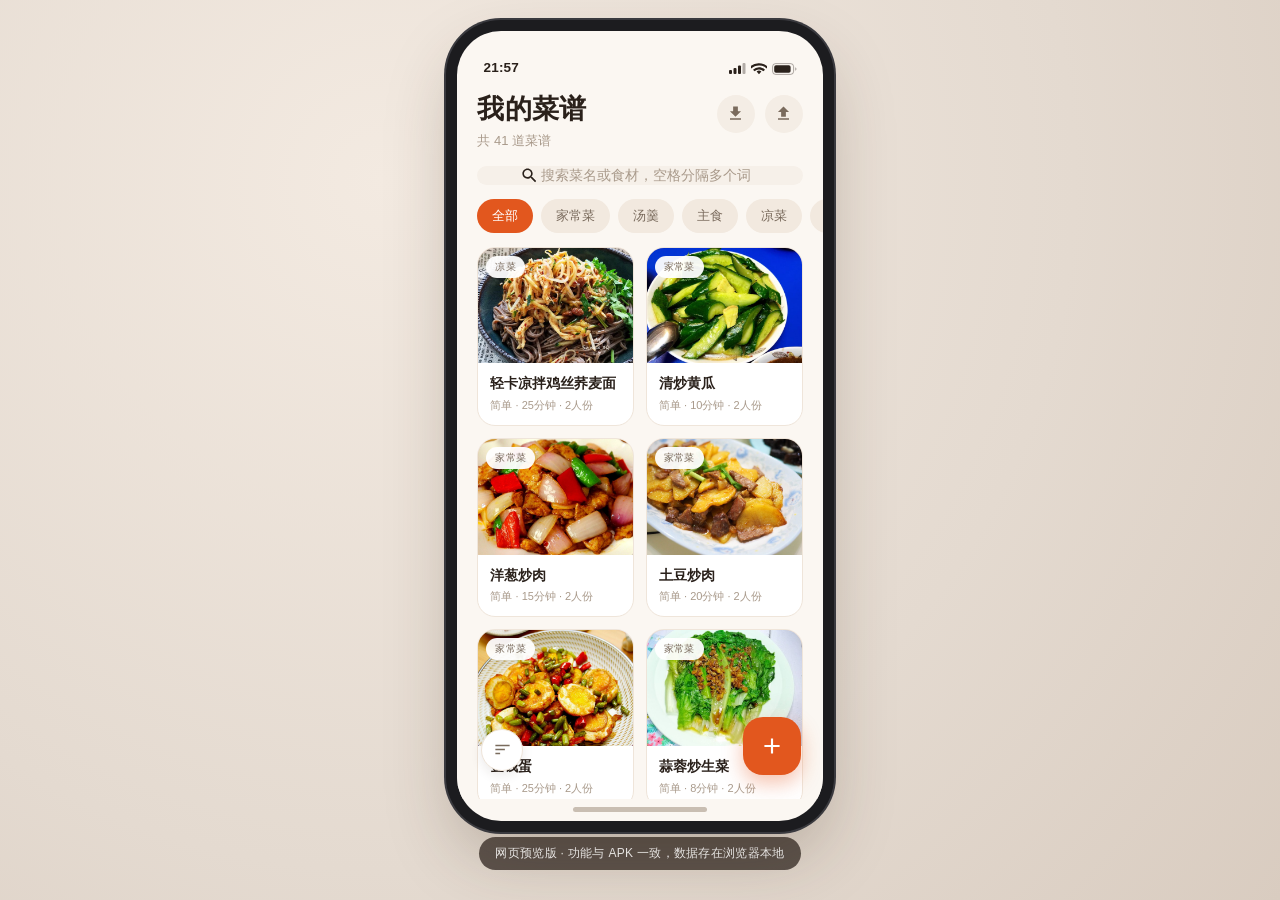
==== web/preview.html @ 949926f0 "Initial commit: zuocai Android app + web preview" ====
<!DOCTYPE html>
<html lang="zh-CN">
<head>
<meta charset="UTF-8">
<meta name="viewport" content="width=device-width, initial-scale=1, maximum-scale=1, viewport-fit=cover">
<meta name="theme-color" content="#FBF7F2">
<title>我的菜谱 · 预览</title>
<style>
/* 我的菜谱 · 网页预览版
   设计令牌与 Android 版 res/values 保持一致 */

:root {
  --brand: #E2571E;
  --brand-dark: #B8430F;
  --brand-light: #FFEDE3;
  --bg: #FBF7F2;
  --surface: #FFFFFF;
  --surface-sunken: #F4EDE5;
  --text-1: #2A211B;
  --text-2: #7A6B5D;
  --text-3: #A99A8B;
  --divider: #EFE5DA;
  --input-bg: #F6F0E9;
  --chip: #F2E9DF;
  --danger: #C62828;
  --star: #F2A03D;
}

* { box-sizing: border-box; -webkit-tap-highlight-color: transparent; }

html, body {
  margin: 0;
  padding: 0;
  height: 100%;
}

body {
  display: flex;
  flex-direction: column;
  align-items: center;
  justify-content: center;
  gap: 16px;
  background: radial-gradient(circle at 30% 20%, #F3EAE1 0%, #E4DAD0 60%, #D9CCC0 100%);
  font-family: -apple-system, BlinkMacSystemFont, "PingFang SC", "Hiragino Sans GB",
               "Microsoft YaHei", "Segoe UI", Roboto, sans-serif;
  color: var(--text-1);
  overflow: hidden;
}

/* ---------------------------------------------------------------- 手机外壳 */

.phone {
  position: relative;
  width: min(390px, calc((100vh - 110px) * 390 / 844));
  height: min(844px, calc(100vh - 110px));
  background: var(--bg);
  border-radius: 44px;
  overflow: hidden;
  display: flex;
  flex-direction: column;
  flex: 0 0 auto;
  box-shadow:
    0 0 0 11px #1c1c1f,
    0 0 0 13px #3a3a3f,
    0 30px 70px rgba(58, 38, 20, .28);
}

.statusbar {
  flex: 0 0 auto;
  height: 48px;
  padding: 0 26px 4px;
  display: flex;
  align-items: flex-end;
  justify-content: space-between;
  font-size: 13.5px;
  font-weight: 600;
  letter-spacing: .2px;
  color: var(--text-1);
  user-select: none;
}

.statusbar .icons { display: flex; align-items: center; gap: 5px; }
.statusbar svg { display: block; }

.homebar {
  flex: 0 0 auto;
  height: 22px;
  display: flex;
  align-items: center;
  justify-content: center;
}
.homebar::after {
  content: "";
  width: 134px;
  height: 5px;
  border-radius: 3px;
  background: #C9BEB2;
}

/* ---------------------------------------------------------------- 视图容器 */

.screen {
  position: relative;
  flex: 1 1 auto;
  overflow: hidden;
}

.view {
  position: absolute;
  inset: 0;
  display: flex;
  flex-direction: column;
  background: var(--bg);
}

.view.enter-right { animation: slideInRight .26s cubic-bezier(.22,.61,.36,1); }
.view.enter-left  { animation: slideInLeft  .26s cubic-bezier(.22,.61,.36,1); }

@keyframes slideInRight { from { transform: translateX(100%); } to { transform: translateX(0); } }
@keyframes slideInLeft  { from { transform: translateX(-22%); opacity: .6; } to { transform: translateX(0); opacity: 1; } }

.scroll {
  flex: 1 1 auto;
  overflow-y: auto;
  overflow-x: hidden;
  overscroll-behavior: contain;
  scrollbar-width: none;
}
.scroll::-webkit-scrollbar { display: none; }

/* ---------------------------------------------------------------- 首页 */

.list-header {
  padding: 12px 20px 0;
}
.list-header h1 {
  margin: 0;
  font-size: 27px;
  font-weight: 700;
  letter-spacing: .2px;
}
.list-header .sub {
  margin-top: 5px;
  font-size: 13px;
  color: var(--text-3);
}

.searchbar {
  position: relative;
  margin: 16px 20px 0;
  height: 46px;
  background: var(--input-bg);
  border-radius: 14px;
  display: flex;
  align-items: center;
  padding: 0 14px 0 43px;
}
.searchbar svg.ico {
  position: absolute;
  left: 15px;
  opacity: .45;
}
.searchbar input {
  flex: 1;
  min-width: 0;
  border: 0;
  background: transparent;
  outline: none;
  font-size: 14px;
  color: var(--text-1);
  font-family: inherit;
}
.searchbar input::placeholder { color: var(--text-3); }
.searchbar .clear {
  display: none;
  width: 20px;
  height: 20px;
  margin-left: 8px;
  border: 0;
  padding: 0;
  background: transparent;
  cursor: pointer;
  opacity: .38;
  flex: 0 0 auto;
}
.searchbar .clear.show { display: block; }

.chipbar {
  display: flex;
  gap: 8px;
  padding: 14px 20px 0;
  overflow-x: auto;
  overflow-y: hidden;
  scrollbar-width: none;
  flex: 0 0 auto;
}
.chipbar::-webkit-scrollbar { display: none; }
.chipbar.wrap { flex-wrap: wrap; overflow: visible; row-gap: 8px; }

.chip {
  flex: 0 0 auto;
  padding: 8px 15px;
  border: 0;
  border-radius: 18px;
  background: var(--chip);
  color: var(--text-2);
  font-size: 13px;
  font-family: inherit;
  cursor: pointer;
  transition: background .16s, color .16s;
  white-space: nowrap;
}
.chip.on {
  background: var(--brand);
  color: #fff;
}

/* 卡片网格 */
.grid {
  display: grid;
  grid-template-columns: 1fr 1fr;
  gap: 12px;
  padding: 14px 20px 120px;
}
.grid > * { animation: cardIn .3s backwards; }
@keyframes cardIn { from { opacity: 0; transform: translateY(8px); } }

.card {
  background: var(--surface);
  border: 1px solid var(--divider);
  border-radius: 18px;
  overflow: hidden;
  cursor: pointer;
  transition: transform .12s;
}
.card:active { transform: scale(.975); }

.card .cover {
  position: relative;
  aspect-ratio: 4 / 3;
  background: linear-gradient(315deg, #F6E0CE 0%, #F1D2BC 50%, #E9C2A8 100%);
  display: flex;
  align-items: center;
  justify-content: center;
}
.card .cover img {
  position: absolute;
  inset: 0;
  width: 100%;
  height: 100%;
  object-fit: cover;
}
.card .cover .ph { opacity: .55; }

.card .badge {
  position: absolute;
  top: 8px;
  left: 8px;
  padding: 4px 9px;
  border-radius: 20px;
  background: rgba(255, 255, 255, .94);
  font-size: 10px;
  color: var(--text-2);
  letter-spacing: .2px;
}

.card .body { padding: 11px 12px 12px; }
.card .name {
  font-size: 14px;
  font-weight: 700;
  line-height: 1.32;
  display: -webkit-box;
  -webkit-line-clamp: 2;
  -webkit-box-orient: vertical;
  overflow: hidden;
  min-height: 18px;
}
.card .meta {
  margin-top: 5px;
  font-size: 11px;
  color: var(--text-3);
  white-space: nowrap;
  overflow: hidden;
  text-overflow: ellipsis;
}

/* 空状态 */
.empty {
  display: flex;
  flex-direction: column;
  align-items: center;
  padding: 60px 30px 0;
  text-align: center;
}
.empty .box {
  width: 86px;
  height: 86px;
  border-radius: 26px;
  background: var(--surface-sunken);
  display: flex;
  align-items: center;
  justify-content: center;
}
.empty h3 { margin: 18px 0 0; font-size: 16px; }
.empty p { margin: 6px 0 0; font-size: 13px; color: var(--text-3); }
.empty .btn {
  margin-top: 20px;
  padding: 11px 22px;
  border: 0;
  border-radius: 30px;
  background: var(--brand);
  color: #fff;
  font-size: 14px;
  font-weight: 700;
  font-family: inherit;
  cursor: pointer;
}

/* 浮动按钮 */
.fab {
  position: absolute;
  right: 22px;
  bottom: 24px;
  width: 58px;
  height: 58px;
  border: 0;
  border-radius: 20px;
  background: var(--brand);
  color: #fff;
  display: flex;
  align-items: center;
  justify-content: center;
  cursor: pointer;
  box-shadow: 0 8px 20px rgba(226, 87, 30, .36);
  transition: transform .14s, box-shadow .14s;
}
.fab:active { transform: scale(.94); box-shadow: 0 4px 12px rgba(226, 87, 30, .3); }

.fab-mini {
  position: absolute;
  left: 24px;
  bottom: 28px;
  width: 42px;
  height: 42px;
  border: 1px solid var(--divider);
  border-radius: 50%;
  background: var(--surface);
  color: var(--text-2);
  display: flex;
  align-items: center;
  justify-content: center;
  cursor: pointer;
  box-shadow: 0 4px 12px rgba(60, 40, 25, .1);
}
.fab-mini:active { transform: scale(.94); }

/* 排序菜单 */
.menu {
  position: absolute;
  left: 24px;
  bottom: 78px;
  min-width: 150px;
  background: var(--surface);
  border: 1px solid var(--divider);
  border-radius: 16px;
  padding: 6px;
  box-shadow: 0 12px 30px rgba(60, 40, 25, .16);
  z-index: 30;
  animation: popIn .16s ease-out;
}
@keyframes popIn { from { opacity: 0; transform: translateY(6px) scale(.97); } }
.menu button {
  display: flex;
  align-items: center;
  justify-content: space-between;
  gap: 12px;
  width: 100%;
  padding: 11px 12px;
  border: 0;
  border-radius: 11px;
  background: transparent;
  color: var(--text-1);
  font-size: 13.5px;
  font-family: inherit;
  text-align: left;
  cursor: pointer;
}
.menu button:hover { background: var(--input-bg); }
.menu button.on { color: var(--brand); font-weight: 600; }

/* ---------------------------------------------------------------- 详情页 */

.detail-cover {
  margin: 8px 16px 0;
  height: 268px;
  border-radius: 22px;
  background: linear-gradient(315deg, #F6E0CE 0%, #F1D2BC 50%, #E9C2A8 100%);
  position: relative;
  overflow: hidden;
  display: flex;
  align-items: center;
  justify-content: center;
  flex: 0 0 auto;
}
.detail-cover img { position: absolute; inset: 0; width: 100%; height: 100%; object-fit: cover; }

.sheet {
  margin: 16px 16px 0;
  background: var(--surface);
  border: 1px solid var(--divider);
  border-radius: 22px;
  padding: 22px 20px 24px;
}
.sheet h2 {
  margin: 0;
  font-size: 23px;
  line-height: 1.35;
}
.info-row {
  display: flex;
  align-items: center;
  gap: 10px;
  margin-top: 13px;
  flex-wrap: wrap;
}
.pill {
  padding: 5px 11px;
  border-radius: 30px;
  background: var(--brand-light);
  color: var(--brand);
  font-size: 11px;
  font-weight: 700;
}
.meta-item {
  display: inline-flex;
  align-items: center;
  gap: 4px;
  font-size: 12px;
  color: var(--text-3);
}
.meta-item svg { flex: 0 0 auto; }
.desc {
  margin-top: 14px;
  font-size: 14px;
  line-height: 1.72;
  color: var(--text-2);
}
.desc.muted { color: var(--text-3); }

hr.sep {
  border: 0;
  height: 1px;
  background: var(--divider);
  margin: 20px 0 0;
}

.sec-title {
  margin: 20px 0 0;
  font-size: 16px;
  font-weight: 700;
}

.ing {
  display: flex;
  align-items: center;
  gap: 10px;
  padding: 9px 0;
  font-size: 14px;
}
.ing .dot {
  width: 5px;
  height: 5px;
  border-radius: 50%;
  background: var(--brand);
  flex: 0 0 auto;
}
.ing .n { flex: 1; color: var(--text-1); }
.ing .a { color: var(--text-2); }

.step {
  display: flex;
  gap: 11px;
  margin-top: 14px;
}
.step .num {
  width: 26px;
  height: 26px;
  border-radius: 50%;
  background: var(--brand-light);
  color: var(--brand);
  font-size: 12px;
  font-weight: 700;
  display: flex;
  align-items: center;
  justify-content: center;
  flex: 0 0 auto;
}
.step .txt {
  flex: 1;
  font-size: 14px;
  line-height: 1.72;
  color: var(--text-2);
  padding-top: 1px;
}

/* 悬浮圆形按钮（详情页） */
.circle-btn {
  position: absolute;
  top: 14px;
  width: 40px;
  height: 40px;
  border: 0;
  border-radius: 50%;
  background: rgba(255, 255, 255, .92);
  backdrop-filter: blur(6px);
  color: var(--text-1);
  display: flex;
  align-items: center;
  justify-content: center;
  cursor: pointer;
  box-shadow: 0 4px 14px rgba(60, 40, 25, .18);
  z-index: 10;
}
.circle-btn.left { left: 24px; }
.circle-btn.right { right: 24px; }

/* ---------------------------------------------------------------- 编辑页 */

.edit-top {
  flex: 0 0 auto;
  height: 54px;
  display: flex;
  align-items: center;
  padding: 0 16px 0 12px;
  gap: 6px;
}
.edit-top .title {
  flex: 1;
  font-size: 17px;
  font-weight: 700;
}
.icon-btn {
  width: 40px;
  height: 40px;
  border: 0;
  border-radius: 50%;
  background: transparent;
  color: var(--text-1);
  display: flex;
  align-items: center;
  justify-content: center;
  cursor: pointer;
}
.icon-btn:active { background: rgba(0, 0, 0, .05); }

.btn-primary {
  padding: 9px 20px;
  border: 0;
  border-radius: 30px;
  background: var(--brand);
  color: #fff;
  font-size: 14px;
  font-weight: 700;
  font-family: inherit;
  cursor: pointer;
}
.btn-primary:active { background: var(--brand-dark); }

.edit-body { padding: 6px 16px 40px; }

.cover-pick {
  position: relative;
  height: 190px;
  border-radius: 20px;
  background: var(--surface-sunken);
  border: 1.5px dashed #DBCFBF;
  overflow: hidden;
  display: flex;
  flex-direction: column;
  align-items: center;
  justify-content: center;
  cursor: pointer;
  color: var(--text-3);
  gap: 8px;
  font-size: 12px;
  transition: border-color .16s, background .16s;
}
.cover-pick:hover { border-color: #C9B9A6; background: #F1E9DF; }
.cover-pick img { position: absolute; inset: 0; width: 100%; height: 100%; object-fit: cover; }
.cover-pick .ph {
  display: flex;
  flex-direction: column;
  align-items: center;
  gap: 8px;
  pointer-events: none;
}
.cover-pick .rm {
  position: absolute;
  top: 10px;
  right: 10px;
  width: 30px;
  height: 30px;
  border: 0;
  border-radius: 50%;
  background: rgba(255, 255, 255, .95);
  color: var(--text-1);
  display: none;
  align-items: center;
  justify-content: center;
  cursor: pointer;
  z-index: 2;
}
.cover-pick.has-img .rm { display: flex; }

.group {
  margin-top: 14px;
  background: var(--surface);
  border: 1px solid var(--divider);
  border-radius: 20px;
  padding: 18px 16px;
}
.group-head {
  display: flex;
  align-items: center;
  justify-content: space-between;
  margin-bottom: 0;
}
.group-title { font-size: 14px; font-weight: 700; }

.btn-soft {
  padding: 6px 12px;
  border: 0;
  border-radius: 30px;
  background: var(--brand-light);
  color: var(--brand);
  font-size: 12px;
  font-weight: 700;
  font-family: inherit;
  cursor: pointer;
}

.field {
  width: 100%;
  height: 48px;
  padding: 0 14px;
  border: 0;
  border-radius: 14px;
  background: var(--input-bg);
  color: var(--text-1);
  font-size: 15px;
  font-family: inherit;
  outline: none;
}
.field::placeholder { color: var(--text-3); }

textarea.field {
  height: auto;
  min-height: 76px;
  padding: 13px 14px;
  line-height: 1.6;
  resize: none;
  font-size: 15px;
}

.label {
  font-size: 12px;
  color: var(--text-3);
  letter-spacing: .4px;
  margin-bottom: 7px;
}

.row-3 {
  display: grid;
  grid-template-columns: 1fr 1fr 1fr;
  gap: 10px;
  margin-top: 14px;
}
.row-3 .field {
  text-align: center;
  color: var(--brand);
  font-size: 16px;
  font-weight: 700;
  padding: 0 6px;
}
.row-3 .field.pick {
  font-size: 14px;
  cursor: pointer;
  display: flex;
  align-items: center;
  justify-content: center;
}

/* 食材行 */
.ing-row, .step-row {
  display: flex;
  gap: 8px;
  align-items: center;
  margin-top: 8px;
  animation: cardIn .2s backwards;
}
.ing-row .field { height: 44px; font-size: 14px; padding: 0 13px; }
.ing-row .field.name { flex: 1.15; }
.ing-row .field.amt { flex: .85; }

.step-row { align-items: flex-start; margin-top: 10px; }
.step-row .num {
  width: 26px;
  height: 26px;
  margin-top: 9px;
  border-radius: 50%;
  background: var(--brand-light);
  color: var(--brand);
  font-size: 12px;
  font-weight: 700;
  display: flex;
  align-items: center;
  justify-content: center;
  flex: 0 0 auto;
}
.step-row textarea.field {
  flex: 1;
  min-height: 62px;
  font-size: 14px;
  padding: 11px 13px;
}

.del-x {
  width: 28px;
  height: 28px;
  border: 0;
  background: transparent;
  color: var(--text-3);
  display: flex;
  align-items: center;
  justify-content: center;
  cursor: pointer;
  flex: 0 0 auto;
  border-radius: 50%;
}
.del-x:active { background: rgba(0, 0, 0, .05); }
.step-row .del-x { margin-top: 8px; }

.danger-btn {
  margin-top: 22px;
  width: 100%;
  padding: 14px;
  border: 0;
  border-radius: 8px;
  background: var(--surface-sunken);
  color: var(--danger);
  font-size: 14px;
  font-family: inherit;
  cursor: pointer;
}

/* ---------------------------------------------------------------- 弹窗 / Toast */

.mask {
  position: absolute;
  inset: 0;
  background: rgba(30, 20, 12, .38);
  display: flex;
  align-items: center;
  justify-content: center;
  z-index: 100;
  animation: fadeIn .16s;
  padding: 32px;
}
@keyframes fadeIn { from { opacity: 0; } }

.dialog {
  width: 100%;
  max-width: 300px;
  background: var(--surface);
  border-radius: 20px;
  padding: 22px 20px 8px;
  animation: popIn .2s ease-out;
}
.dialog h4 { margin: 0; font-size: 16px; }
.dialog p { margin: 8px 0 12px; font-size: 13.5px; line-height: 1.6; color: var(--text-2); }
.dialog .acts { display: flex; flex-direction: column; gap: 2px; }
.dialog .acts button {
  padding: 12px;
  border: 0;
  border-radius: 12px;
  background: transparent;
  font-size: 14.5px;
  font-family: inherit;
  cursor: pointer;
  color: var(--text-1);
}
.dialog .acts button:hover { background: var(--input-bg); }
.dialog .acts button.primary { color: var(--brand); font-weight: 700; }
.dialog .acts button.danger { color: var(--danger); font-weight: 700; }

.toast {
  position: absolute;
  left: 50%;
  bottom: 112px;
  transform: translate(-50%, 12px);
  padding: 11px 20px;
  border-radius: 22px;
  background: rgba(42, 33, 27, .9);
  color: #fff;
  font-size: 13px;
  white-space: nowrap;
  opacity: 0;
  pointer-events: none;
  transition: opacity .2s, transform .2s;
  z-index: 200;
}
.toast.show { opacity: 1; transform: translate(-50%, 0); }

/* ---------------------------------------------------------------- 窄屏：铺满 */

@media (max-width: 480px) {
  body { display: block; background: var(--bg); }
  .phone {
    width: 100%;
    height: 100dvh;
    border-radius: 0;
    box-shadow: none;
  }
  .statusbar { display: none; }
  .homebar { display: none; }
  .screen { height: 100%; }
  .view { padding-top: env(safe-area-inset-top); }
  .fab { bottom: calc(24px + env(safe-area-inset-bottom)); }
  .fab-mini { bottom: calc(28px + env(safe-area-inset-bottom)); }
  .list-header { padding-top: 18px; }
}

/* 桌面提示条 */
.hintbar {
  flex: 0 0 auto;
  padding: 8px 16px;
  border-radius: 20px;
  background: rgba(42, 33, 27, .72);
  color: #fff;
  font-size: 12px;
  letter-spacing: .3px;
  user-select: none;
  white-space: nowrap;
}
@media (max-width: 480px) { .hintbar { display: none; } }

/* ================================================================
   编辑页（文本框模式）
   ================================================================ */

.write-card {
  background: var(--surface);
  border: 1px solid var(--divider);
  border-radius: 20px;
  overflow: hidden;
  transition: border-color .16s, box-shadow .16s;
}
.write-card:focus-within {
  border-color: #E9B79C;
  box-shadow: 0 0 0 3px rgba(226, 87, 30, .07);
}

.write-card textarea {
  display: block;
  width: 100%;
  min-height: 200px;
  max-height: 42vh;
  border: 0;
  outline: none;
  resize: none;
  padding: 18px 18px 20px;
  background: transparent;
  color: var(--text-1);
  font-family: inherit;
  font-size: 14.5px;
  line-height: 1.78;
  letter-spacing: .1px;
  overflow-y: auto;
  scrollbar-width: thin;
}
.write-card textarea::-webkit-scrollbar { width: 4px; }
.write-card textarea::-webkit-scrollbar-thumb {
  background: #DDD2C4;
  border-radius: 2px;
}
.write-card textarea::placeholder {
  color: var(--text-3);
  line-height: 1.85;
  font-size: 13.5px;
}

/* 解析状态条 */
.parse-bar {
  display: flex;
  align-items: center;
  gap: 8px;
  padding: 11px 4px 0;
  font-size: 12.5px;
  min-height: 30px;
}
.parse-dot {
  width: 7px;
  height: 7px;
  border-radius: 50%;
  background: var(--text-3);
  flex: 0 0 auto;
  transition: background .2s;
}
.parse-dot.ok { background: #3E9A5C; }
.parse-dot.warn { background: var(--star); }
.parse-dot.idle { background: #CFC3B5; }

.parse-msg {
  flex: 1;
  min-width: 0;
  color: var(--text-2);
  overflow: hidden;
  text-overflow: ellipsis;
  white-space: nowrap;
}
.parse-toggle {
  border: 0;
  background: transparent;
  color: var(--brand);
  font-size: 12.5px;
  font-weight: 600;
  font-family: inherit;
  padding: 2px 4px;
  cursor: pointer;
  flex: 0 0 auto;
}

/* 解析预览 */
.parse-preview {
  margin-top: 8px;
  padding: 14px 16px 16px;
  border-radius: 16px;
  background: #FCF8F3;
  border: 1px solid var(--divider);
  animation: cardIn .18s;
}
.pv-title { font-size: 14.5px; font-weight: 700; }
.pv-sec {
  margin-top: 12px;
  font-size: 11px;
  color: var(--text-3);
  letter-spacing: .5px;
}
.pv-ings {
  display: flex;
  flex-wrap: wrap;
  gap: 6px;
  margin-top: 7px;
}
.pv-ing {
  padding: 4px 9px;
  border-radius: 8px;
  background: #fff;
  border: 1px solid var(--divider);
  font-size: 12px;
  color: var(--text-1);
}
.pv-ing i {
  font-style: normal;
  color: var(--text-3);
  margin-left: 4px;
}
.pv-steps {
  margin: 7px 0 0;
  padding-left: 17px;
  color: var(--text-2);
  font-size: 12.5px;
  line-height: 1.65;
}
.pv-steps li { margin-bottom: 5px; }
.pv-tip {
  margin-top: 12px;
  padding-top: 10px;
  border-top: 1px dashed var(--divider);
  font-size: 12px;
  color: var(--text-2);
  line-height: 1.6;
}

/* AI 行 */
.ai-row {
  display: flex;
  align-items: center;
  gap: 8px;
  margin-top: 14px;
}
.ai-btn {
  flex: 1;
  display: inline-flex;
  align-items: center;
  justify-content: center;
  gap: 7px;
  height: 46px;
  border: 1px solid #EFC9B4;
  border-radius: 16px;
  background: linear-gradient(180deg, #FFF8F3, #FFF2E9);
  color: var(--brand);
  font-size: 14px;
  font-weight: 700;
  font-family: inherit;
  cursor: pointer;
  transition: background .16s, border-color .16s;
}
.ai-btn:hover { background: #FFEFE4; border-color: #E9B79C; }
.ai-btn:active { transform: scale(.99); }

.icon-btn.subtle {
  width: 46px;
  height: 46px;
  border: 1px solid var(--divider);
  background: var(--surface);
  border-radius: 16px;
  color: var(--text-2);
}

/* 选项块 */
.opt-block { margin-top: 18px; }
.opt-block > .label { margin-bottom: 9px; }

/* 封面缩略图 */
.cover-strip {
  display: flex;
  align-items: center;
  gap: 12px;
}
.cover-thumb {
  width: 78px;
  height: 78px;
  border-radius: 16px;
  border: 1.5px dashed #DBCFBF;
  background: var(--surface-sunken);
  display: flex;
  align-items: center;
  justify-content: center;
  color: var(--text-3);
  cursor: pointer;
  overflow: hidden;
  position: relative;
  flex: 0 0 auto;
  transition: border-color .16s;
}
.cover-thumb:hover { border-color: #C9B9A6; }
.cover-thumb img {
  position: absolute;
  inset: 0;
  width: 100%;
  height: 100%;
  object-fit: cover;
}
.cover-thumb.has-img { border-style: solid; border-color: var(--divider); }
.cover-clear {
  border: 0;
  background: transparent;
  color: var(--text-3);
  font-size: 12.5px;
  font-family: inherit;
  cursor: pointer;
  text-decoration: underline;
  text-underline-offset: 3px;
  padding: 0;
}

/* 更多选项 */
.more {
  margin-top: 18px;
  border: 1px solid var(--divider);
  border-radius: 16px;
  background: var(--surface);
  overflow: hidden;
}
.more > summary {
  list-style: none;
  padding: 14px 16px;
  font-size: 13px;
  color: var(--text-2);
  cursor: pointer;
  display: flex;
  align-items: center;
  justify-content: space-between;
}
.more > summary::-webkit-details-marker { display: none; }
.more > summary::after {
  content: "";
  width: 7px;
  height: 7px;
  border-right: 1.6px solid var(--text-3);
  border-bottom: 1.6px solid var(--text-3);
  transform: rotate(45deg) translateY(-2px);
  transition: transform .18s;
}
.more[open] > summary::after { transform: rotate(-135deg) translateY(-2px); }
.more .row-3 { margin: 0; padding: 0 16px 16px; }

/* 设置页说明 */
.note {
  margin-top: 16px;
  padding: 14px 16px;
  border-radius: 14px;
  background: #FCF8F3;
  border: 1px solid var(--divider);
  font-size: 12.5px;
  line-height: 1.75;
  color: var(--text-2);
}
.note b { color: var(--text-1); }
.note code {
  display: inline-block;
  padding: 1px 6px;
  border-radius: 5px;
  background: var(--input-bg);
  color: var(--brand);
  font-size: 11.5px;
  font-family: ui-monospace, Menlo, Consolas, monospace;
}
.note.warn {
  background: #FFF8EC;
  border-color: #F2E0C2;
  color: #8A6A2F;
}

/* 生成中动画 */
.loading {
  display: flex;
  gap: 6px;
  justify-content: center;
  padding: 4px 0 10px;
}
.loading span {
  width: 8px;
  height: 8px;
  border-radius: 50%;
  background: var(--brand);
  opacity: .35;
  animation: bounce 1.1s infinite ease-in-out;
}
.loading span:nth-child(2) { animation-delay: .16s; }
.loading span:nth-child(3) { animation-delay: .32s; }
@keyframes bounce {
  0%, 80%, 100% { transform: translateY(0); opacity: .35; }
  40% { transform: translateY(-6px); opacity: 1; }
}

/* ================================================================
   网络搜图面板
   ================================================================ */

.mask.sheet {
  align-items: flex-end;
  padding: 0;
}

.picker {
  width: 100%;
  max-height: 82%;
  background: var(--surface);
  border-radius: 24px 24px 0 0;
  display: flex;
  flex-direction: column;
  animation: sheetUp .24s cubic-bezier(.22, .8, .3, 1);
  overflow: hidden;
}
@keyframes sheetUp { from { transform: translateY(100%); } }

.picker-top {
  display: flex;
  align-items: center;
  justify-content: space-between;
  padding: 16px 16px 10px;
  flex: 0 0 auto;
}
.picker-title { font-size: 15.5px; font-weight: 700; }
.picker-top .icon-btn {
  width: 32px; height: 32px;
  border: 0; background: var(--surface-sunken);
  border-radius: 50%; color: var(--text-2);
}

.picker-search {
  display: flex;
  gap: 8px;
  padding: 0 16px 12px;
  flex: 0 0 auto;
}
.picker-search input {
  flex: 1;
  min-width: 0;
  height: 40px;
  padding: 0 13px;
  border: 1px solid var(--divider);
  border-radius: 12px;
  background: var(--input-bg);
  color: var(--text-1);
  font-size: 14px;
  font-family: inherit;
  outline: none;
}
.picker-search input:focus { border-color: #E9B79C; background: #fff; }
.picker-search button {
  flex: 0 0 auto;
  height: 40px;
  padding: 0 18px;
  border: 0;
  border-radius: 12px;
  background: var(--brand);
  color: #fff;
  font-size: 14px;
  font-weight: 600;
  font-family: inherit;
  cursor: pointer;
}
.picker-search button:active { opacity: .85; }

.picker-body {
  flex: 1 1 auto;
  min-height: 0;
  overflow-y: auto;
  padding: 0 16px calc(16px + env(safe-area-inset-bottom));
  scrollbar-width: thin;
}
.picker-body::-webkit-scrollbar { width: 4px; }
.picker-body::-webkit-scrollbar-thumb { background: #DDD2C4; border-radius: 2px; }

.picker-grid {
  display: grid;
  grid-template-columns: repeat(3, 1fr);
  gap: 6px;
}

.pick-cell {
  position: relative;
  aspect-ratio: 1 / 1;
  padding: 0;
  border: 0;
  border-radius: 10px;
  overflow: hidden;
  background: var(--surface-sunken);
  cursor: pointer;
  transition: transform .12s;
}
.pick-cell:active { transform: scale(.96); }
.pick-cell img {
  width: 100%;
  height: 100%;
  object-fit: cover;
  display: block;
}

.picker-hint {
  padding: 26px 8px;
  text-align: center;
  font-size: 13px;
  line-height: 1.75;
  color: var(--text-2);
}

.picker-loading {
  padding: 40px 8px;
  text-align: center;
  font-size: 13px;
  color: var(--text-2);
}
.picker-loading .loading { margin-bottom: 12px; }

.picker-foot {
  padding: 12px 4px 4px;
  text-align: center;
  font-size: 11.5px;
  color: var(--text-3);
}

.picker-more {
  display: block;
  width: 100%;
  height: 40px;
  margin-top: 12px;
  border: 1px solid var(--divider);
  border-radius: 12px;
  background: var(--surface);
  color: var(--text-2);
  font-size: 13px;
  font-family: inherit;
  cursor: pointer;
}
.picker-more:disabled { opacity: .5; cursor: default; }
.picker-more:active:not(:disabled) { background: var(--surface-sunken); }

/* ---------------------------------------------------------------- 导入导出按钮 */

.head-row {
  display: flex;
  align-items: flex-start;
  justify-content: space-between;
  gap: 12px;
}
.head-text { min-width: 0; }

.head-actions {
  display: flex;
  gap: 10px;
  flex: 0 0 auto;
  padding-top: 4px;
}

.round-btn {
  width: 38px;
  height: 38px;
  display: inline-flex;
  align-items: center;
  justify-content: center;
  border: 0;
  border-radius: 50%;
  background: var(--surface-sunken);
  color: var(--text-2);
  cursor: pointer;
  transition: background .16s, transform .12s;
}
.round-btn:hover { background: #EFE5D9; }
.round-btn:active { transform: scale(.94); }

/* ================================================================
   放松小游戏
   ================================================================ */

.menu-sep {
  height: 1px;
  margin: 5px 8px;
  background: var(--divider);
}
.menu .menu-game span { font-size: 14px; }

/* ---- 游戏列表 ---- */

.games-body { padding: 6px 16px 24px; }

.games-intro {
  padding: 4px 4px 14px;
  font-size: 12.5px;
  line-height: 1.7;
  color: var(--text-3);
}

.game-card {
  display: flex;
  align-items: center;
  gap: 13px;
  width: 100%;
  padding: 14px 14px;
  margin-bottom: 10px;
  border: 1px solid var(--divider);
  border-radius: 18px;
  background: var(--surface);
  color: var(--text-1);
  font-family: inherit;
  text-align: left;
  cursor: pointer;
  transition: transform .12s, border-color .16s, background .16s;
}
.game-card:hover { border-color: #E9B79C; background: #FFFCF9; }
.game-card:active { transform: scale(.985); }

.game-ico {
  flex: 0 0 auto;
  width: 46px;
  height: 46px;
  border-radius: 14px;
  display: inline-flex;
  align-items: center;
  justify-content: center;
  background: linear-gradient(315deg, #F6E0CE, #F1D2BC);
  color: var(--brand);
}

.game-info {
  flex: 1;
  min-width: 0;
  display: flex;
  flex-direction: column;
  gap: 3px;
}
.game-name { font-size: 14.5px; font-weight: 700; }
.game-desc {
  font-size: 11.5px;
  line-height: 1.5;
  color: var(--text-3);
  overflow: hidden;
  text-overflow: ellipsis;
  white-space: nowrap;
}

.game-best {
  flex: 0 0 auto;
  font-size: 11px;
  color: var(--brand);
  font-weight: 600;
}
.game-card > svg { flex: 0 0 auto; color: var(--text-3); opacity: .6; }

/* ---- 游戏页 ---- */

.game-view { background: var(--bg); }

.game-top {
  flex: 0 0 auto;
  display: flex;
  align-items: center;
  gap: 10px;
  padding: 14px 16px 10px;
}

.game-head { flex: 1; min-width: 0; }
.game-title { font-size: 16px; font-weight: 700; }
.game-sub {
  margin-top: 2px;
  font-size: 11.5px;
  color: var(--text-3);
  overflow: hidden;
  text-overflow: ellipsis;
  white-space: nowrap;
}

.game-score.pill {
  flex: 0 0 auto;
  display: flex;
  align-items: baseline;
  gap: 7px;
  padding: 6px 12px;
  border-radius: 14px;
  background: #F2E9DF;
  color: var(--brand);
}
.game-score.pill span { font-size: 10.5px; color: var(--text-3); }
.game-score.pill b { font-size: 17px; font-weight: 700; font-variant-numeric: tabular-nums; min-width: 30px; text-align: right; }
.game-score.pill.ghost { color: var(--text-2); }
.game-score.pill.ghost b { color: var(--text-2); }

.game-stage {
  flex: 1 1 auto;
  min-height: 0;
  margin: 0 12px;
  border-radius: 20px;
  overflow: hidden;
  background: #17130F;
  border: 1.5px solid rgba(255, 255, 255, .2);
  box-shadow: 0 10px 30px rgba(23, 19, 15, .18);
  display: flex;
  align-items: center;
  justify-content: center;
}
.game-stage canvas { display: block; }

.game-pad {
  flex: 0 0 auto;
  display: flex;
  align-items: center;
  justify-content: space-between;
  margin-top: 12px;
  padding: 16px 22px calc(20px + env(safe-area-inset-bottom));
  background: #17130F;
}

.dpad {
  display: grid;
  grid-template-columns: repeat(3, 56px);
  grid-template-rows: repeat(3, 56px);
  gap: 6px;
}
.pad-btn {
  border: 0;
  border-radius: 18px;
  background: linear-gradient(180deg, #FFFDFA, #EFE3D4);
  box-shadow: 0 3px 8px rgba(0, 0, 0, .35), inset 0 1px 0 rgba(255, 255, 255, .8);
  color: #5A4A3F;
  font-size: 14px;
  font-family: inherit;
  cursor: pointer;
  display: flex;
  align-items: center;
  justify-content: center;
  user-select: none;
  -webkit-user-select: none;
  touch-action: none;
  transition: background .1s, transform .08s;
}
.pad-btn:active {
  background: linear-gradient(180deg, #C9B8A4, #BCA892);
  transform: scale(.92);
}
.pad-ic { display: inline-flex; color: #5A4A3F; }
.pad-ic.up { transform: rotate(-90deg); }
.pad-ic.down { transform: rotate(90deg); }
.pad-ic.left { transform: rotate(180deg); }
.pad-btn.up { grid-area: 1 / 2; }
.pad-btn.left { grid-area: 2 / 1; }
.pad-btn.right { grid-area: 2 / 3; }
.pad-btn.down { grid-area: 3 / 2; }

.acts {
  display: flex;
  gap: 16px;
  align-items: flex-start;
}
.act-btn {
  width: 66px;
  height: 66px;
  border: 2px solid rgba(255, 255, 255, .3);
  border-radius: 50%;
  background: linear-gradient(180deg, #F08A4B, #E2571E);
  color: #fff;
  font-size: 17px;
  font-weight: 700;
  font-family: inherit;
  cursor: pointer;
  user-select: none;
  -webkit-user-select: none;
  touch-action: none;
  text-shadow: 0 2px 4px rgba(0, 0, 0, .4);
  box-shadow: 0 5px 14px rgba(226, 87, 30, .35);
  transition: transform .08s, box-shadow .1s;
}
.act-btn.alt {
  width: 60px;
  height: 60px;
  margin-top: 26px;
  background: linear-gradient(180deg, #5B84F5, #3B62DB);
  box-shadow: 0 5px 14px rgba(59, 98, 219, .35);
}
.act-btn:active {
  transform: scale(.92);
  box-shadow: 0 2px 6px rgba(0, 0, 0, .3);
}

.gameover .acts { gap: 8px; }
.gameover .acts button {
  width: 100%;
  height: 44px;
  border-radius: 12px;
  border: 1px solid var(--divider);
  background: var(--surface);
  color: var(--text-1);
  font-size: 14px;
  font-family: inherit;
  cursor: pointer;
}
.gameover .acts button.primary {
  border: 0;
  background: var(--brand);
  color: #fff;
  font-weight: 600;
}
.gameover p b { color: var(--brand); font-size: 17px; }

/* 手机全屏时给游戏键位留出安全区 */
@media (max-width: 480px) {
  .game-top { padding-top: calc(14px + env(safe-area-inset-top)); }
}


/* ---------------------------------------------------------------- 做法变体 */
.sheet .chipbar { margin-top: 12px; }

.preview-bar {
  position: absolute;
  left: 0;
  right: 0;
  bottom: 0;
  padding: 14px 20px 22px;
  background: var(--surface);
  border-top: 1px solid var(--divider);
  box-shadow: 0 -8px 24px rgba(0, 0, 0, .06);
  z-index: 5;
}

.preview-title {
  font-size: 13px;
  color: var(--text-2);
  margin-bottom: 10px;
}

.preview-acts { display: flex; gap: 12px; }
.preview-acts .btn-ghost { flex: 0 0 34%; }
.preview-acts .btn-primary { flex: 1; }

.btn-ghost {
  height: 44px;
  border-radius: 14px;
  border: 1px solid var(--divider);
  background: transparent;
  color: var(--text-1);
  font-size: 15px;
  font-weight: 600;
}

.btn-ghost:active { background: var(--surface-sunken); }

/* 搜索命中高亮 */
.card .name mark {
  background: var(--brand-light);
  color: var(--brand);
  padding: 0 1px;
  border-radius: 3px;
}


</style>
</head>
<body>

<div class="phone">
  <div class="statusbar">
    <span id="clock">9:41</span>
    <span class="icons">
      <svg width="17" height="11" viewBox="0 0 17 11" fill="currentColor" aria-hidden="true">
        <rect x="0" y="7" width="3" height="4" rx="1"/>
        <rect x="4.5" y="5" width="3" height="6" rx="1"/>
        <rect x="9" y="2.5" width="3" height="8.5" rx="1"/>
        <rect x="13.5" y="0" width="3" height="11" rx="1" opacity=".35"/>
      </svg>
      <svg width="16" height="12" viewBox="0 0 16 12" fill="currentColor" aria-hidden="true">
        <path d="M8 11.2 5.6 8.6a3.6 3.6 0 0 1 4.8 0L8 11.2Zm0-4.6a6.4 6.4 0 0 0-4.4 1.7L2 6.7A9.3 9.3 0 0 1 8 4.2c2.3 0 4.4.9 6 2.5l-1.6 1.6A6.4 6.4 0 0 0 8 6.6Zm0-4.2C5 2.4 2.3 3.5.3 5.4l-1.4-1.5A11.9 11.9 0 0 1 8 .2c3.5 0 6.7 1.4 9.1 3.7l-1.4 1.5A10 10 0 0 0 8 2.4Z"/>
      </svg>
      <svg width="25" height="12" viewBox="0 0 25 12" fill="none" aria-hidden="true">
        <rect x=".6" y=".6" width="21" height="10.8" rx="3" stroke="currentColor" stroke-opacity=".38"/>
        <rect x="2.2" y="2.2" width="16.4" height="7.6" rx="1.8" fill="currentColor"/>
        <path d="M23.3 4.2v3.6a2 2 0 0 0 0-3.6Z" fill="currentColor" fill-opacity=".45"/>
      </svg>
    </span>
  </div>

  <div class="screen" id="screen"></div>

  <div class="homebar"></div>
</div>

<div class="hintbar">网页预览版 · 功能与 APK 一致，数据存在浏览器本地</div>

<script>
// App 内置默认菜谱，与 app/src/main/assets/default_recipes.txt 内容一致
window.DEFAULT_RECIPES_TEXT = "==========  菜谱 1  ==========\n\n# 轻卡凉拌鸡丝荞麦面\n\n@分类：凉菜\n@时长：25分钟\n@份量：2人份\n@难度：简单\n@封面：c01\n\n### 食材\n荞麦面 100g、鸡胸肉 150g、虾仁 50g、黄瓜 半根、胡萝卜 半根、紫甘蓝 少许、鸡蛋 1个、蒜末 1勺、葱花 适量、白芝麻 1勺、小米辣 2个、辣椒面 1勺、生抽 2勺、蚝油 1勺、香醋 1勺、热油 2勺\n\n### 步骤\n1. 碗中放蒜末、葱花、白芝麻、切圈小米辣和辣椒面。\n2. 烧滚烫热油，分次淋在辣椒面和芝麻上激出香气，搅拌一下。\n3. 加 2 勺生抽、1 勺蚝油、1 勺香醋搅匀，万能酸辣酱汁就调好了。\n4. 锅中烧水，下荞麦面煮熟，捞出过凉水，口感更筋道、不粘连，沥干备用。\n5. 鸡胸肉冷水下锅加姜片煮熟，放凉后撕成细鸡丝；虾仁焯水备用。\n6. 黄瓜、胡萝卜、紫甘蓝洗净切细丝；鸡蛋摊薄饼切蛋丝，配菜都要沥干水分。\n7. 碗底铺荞麦面，依次码上鸡丝、虾仁、各色蔬菜丝和蛋丝。\n8. 淋上调好的酸辣酱汁，充分翻拌均匀即可。\n\n==========  菜谱 2  ==========\n\n# 清炒黄瓜\n\n@分类：家常菜\n@时长：10分钟\n@份量：2人份\n@难度：简单\n@封面：c02\n\n### 食材\n黄瓜 2根、大蒜 4瓣、葱花 少许、盐 适量、生抽 半勺、白糖 少许、清水 半碗、食用油 适量\n\n### 步骤\n1. 备菜 黄瓜洗净不去皮，斜切薄片；大蒜切末，葱花备用，不用盐水杀水。 ​\n2. 爆香蒜末 热锅倒油，油热下入蒜末小火炒香，炒至微黄不发苦。 ​\n3. 大火翻炒黄瓜 倒入黄瓜片，大火翻炒1分钟，炒至表皮微微变软透亮。 ​\n4. 加水焖入味（湖南特色） 倒入小半碗清水，加少许盐、半勺生抽、一点点白糖去青涩味，盖锅盖小火焖1分钟，焖出薄汤汁。 ​\n5. 翻炒出锅 开盖开大火翻拌十几秒，保留少量汤汁拌饭，撒葱花拌匀即可。\n6. 汤汁少量即可，薄薄一层，不做成水煮款； ​\n7. 想吃酸辣口可以出锅沿锅边淋少许陈醋，不加辣椒也很香； ​\n\n==========  菜谱 3  ==========\n\n# 洋葱炒肉\n\n@分类：家常菜\n@时长：15分钟\n@份量：2人份\n@难度：简单\n@封面：c03\n\n### 食材\n猪肉 200g、洋葱 1 个、生抽 1 勺、老抽 1/ 2 勺、料酒 1 勺、盐 适量、糖 1/ 2 勺、生粉 1 勺、食用油 2 勺、蒜末 适量\n\n### 步骤\n1. 猪肉切片，用生抽、老抽、料酒、盐、糖、生粉腌制 15 分钟。\n2. 洋葱切丝，热锅倒油，蒜末爆香。\n3. 下入腌制好的肉片，快速翻炒至变色。\n4. 加入洋葱丝，大火快炒 2 分钟。\n5. 出锅前尝味，根据个人口味调整盐量。\n6. 出锅装盘，即可享用。\n\n> 小贴士：肉片腌制时间不宜过长，以免失去肉质的嫩滑。\n\n==========  菜谱 4  ==========\n\n# 土豆炒肉\n\n@分类：家常菜\n@时长：20分钟\n@份量：2人份\n@难度：简单\n@封面：c04\n\n### 食材\n食材准备、主料：土豆2个（约300g）、猪肉150g（里脊/前腿肉都可、里脊更嫩）、辅料：大蒜 3瓣、小葱 1根、干辣椒2-3个（不吃辣可省）、调料：生抽 1.5勺、盐 少许、蚝油 半勺、淀粉 1小勺、食用油 适量、清水少许（可选）、步骤做法、第一步：处理食材（关键、防发黑、防粘锅）\n\n### 步骤\n1. 土豆去皮，切薄片/细丝（薄片更易熟，细丝更入味），放入清水中浸泡5-10分钟，洗去表面淀粉，捞出沥干（泡过的土豆炒出来不发黑、不粘黏）。\n2. 猪肉切薄片，加1勺生抽+1小勺淀粉+少许食用油，抓匀腌制10分钟（淀粉锁水，食用油防粘，炒出来的肉超嫩）。\n3. 大蒜切片，小葱切葱花，干辣椒剪段。 第二步：炒香肉片（先炒肉，锁住嫩度）\n4. 热锅冷油，油热后放入腌好的肉片，大火快速翻炒至肉片变色、微微卷曲，立即盛出备用（别炒太久，否则肉会老）。\n5. 锅中留底油，放入蒜片、干辣椒爆香（10秒即可，别炒糊）。 第三步：炒土豆（分两种口感，按需选） 选1：脆爽口感（大火快炒） 倒入沥干的土豆片/丝，大火快速翻炒2-3分钟，炒至土豆表面微微透明、断生即可。 选2：绵软口感（加少许水焖） 倒入土豆片翻炒1分钟，加2-3勺清水，盖锅盖小火焖2-3分钟，焖至土豆用铲子能轻松压碎，再开盖大火收干水分。 第四步：混合调味，出锅\n6. 把炒好的肉片倒回锅中，和土豆一起大火翻炒30秒，让味道融合。\n7. 加半勺蚝油+少许盐（生抽和蚝油有咸味，盐别多放），翻炒均匀。\n8. 撒上葱花，再翻炒10秒，即可出锅。\n9. 土豆泡淀粉是关键，不泡的话炒的时候容易粘锅、发黑，口感也发黏。\n10. 肉片一定要先腌再炒，大火快炒变色就盛出，这是肉嫩的核心。\n11. 喜欢更香的可以加1勺豆瓣酱，和蒜片一起爆香，变成香辣土豆炒肉。\n12. 全程尽量大火，土豆别炒太久，否则会变成土豆泥，影响口感。\n\n==========  菜谱 5  ==========\n\n# 金钱蛋\n\n@分类：家常菜\n@时长：25分钟\n@份量：2人份\n@难度：简单\n@封面：c05\n\n### 食材\n金钱蛋是湖南经典家常菜、因蛋片形似铜钱得名、外酥里嫩、香辣入味、是超下饭的快手菜、成本不到5元、在家轻松复刻 。、食材准备（2-3人份）、鸡蛋：4-5个（土鸡蛋更佳、蛋黄更黄更香）、​、青红辣椒：各1个（或小米辣4- 5个、根据嗜辣程度调整）、大蒜：3-4瓣（多放更香）、蒜叶/蒜苗：1小把（ 可选、增香提味）、豆豉：1小把（湘菜灵魂、） 可选、淀粉：1-2勺（裹蛋片用、防散）、生抽：2勺（调味提鲜）、老抽：少许（上色、盐：适量（根据口味调整）、白糖：少许（中和辣味、提鲜）、食用油：适量（炸蛋需多些）\n\n### 步骤\n1. 煮蛋剥壳（关键基础）\n2. 鸡蛋冷水下锅，水没过鸡蛋2厘米 ​\n3. 大火煮沸后转小火煮10-12分钟（确保蛋黄完全凝固，不易碎） ​\n4. 捞出立即放入冰水中浸泡5-10分钟（热胀冷缩，蛋壳易剥，蛋肉紧致） ​\n5. 剥壳时从鸡蛋钝端开始，轻轻敲碎，慢慢剥除，保持蛋身完整\n6. 切蛋裹粉（防散秘诀）\n7. 刀蘸清水（或抹油），将鸡蛋切成1厘米厚的圆片，每切一刀擦净刀面（防蛋黄粘刀） ​\n8. 蛋片均匀裹一层薄淀粉（不要太厚，否则影响口感），或用淀粉+水调成薄糊裹一层 ​\n9. 用厨房纸轻轻吸干蛋片表面水分（炸时防溅油）\n10. 炸蛋定型（外酥关键）\n11. 锅中倒油，烧至六成热（筷子插入冒密集小气泡） ​\n12. 蛋片分批下锅，中小火慢炸，先不要翻动，让蛋片“躺平”煎2分钟 ​\n13. 底部金黄后翻面，再炸1-2分钟，至两面金黄酥脆捞出控油 ​\n14. 小贴士：炸时出现泡沫是正常现象，撇去即可；别用大火，易外焦里生\n15. 炒香调味（香辣灵魂）\n16. 锅中留少许底油，放入蒜末、豆豉（可选）小火炒香 ​\n17. 加入青红辣椒圈（或小米辣）炒至表皮微皱（约30秒-1分钟） ​\n18. 放入蒜白段（可选）翻炒30秒，再加入炸好的蛋片 ​\n19. 调味：加生抽2勺、老抽少许、盐适量、白糖少许，沿锅边淋1勺清水（防糊锅，让蛋片更入味） ​\n20. 轻轻翻炒（用锅铲推，别使劲扒拉，防蛋片碎），让每片蛋都裹上酱汁 ​\n21. 最后加入蒜叶/蒜苗，翻炒至断生即可出锅\n\n==========  菜谱 6  ==========\n\n# 蒜蓉炒生菜\n\n@分类：家常菜\n@时长：8分钟\n@份量：2人份\n@难度：简单\n@封面：c06\n\n### 食材\n食材准备（2人份）、主料：生菜400g（球生菜或油麦菜均可、推荐湖南本地脆嫩生菜）、​、辅料：大蒜5瓣（切末）、小米辣2个（切圈、可选、嗜辣添加）、调料：食用油 2勺、生抽 1勺、蚝油 半勺、盐 少许、白糖1小撮（提鲜）\n\n### 步骤\n1. 预处理生菜 生菜掰开叶片，放入清水冲洗干净，务必沥干水分（避免炒制时出水过多变软），可切成大片或保持整叶（根据喜好调整）。 ​\n2. 爆香辅料 热锅冷油，油温烧至五成热（微微冒烟），放入蒜末和小米辣圈，小火煸炒10秒，炒出蒜香味（注意别炒糊，蒜末变黑会发苦）。 ​\n3. 大火快炒（关键锁脆步骤） 转最大火，倒入沥干的生菜，快速颠锅翻炒，让每片生菜都裹上蒜香，炒至生菜变软变翠绿（全程不超过1分钟，避免炒老出水）。 ​\n4. 调味出锅 依次加入生抽、蚝油、白糖和少许盐，快速翻炒均匀，确认生菜入味后，立即关火装盘，撒少许葱花（可选）点缀。\n\n==========  菜谱 7  ==========\n\n# 干辣椒炒牛肉\n\n@分类：家常菜\n@时长：20分钟\n@份量：2人份\n@难度：简单\n@封面：c07\n\n### 食材\n食材准备（2-3人份）、主料：牛里脊300g（逆纹切薄片、厚度约2mm）、干辣椒15-20个（根据嗜辣程度调整、推荐用湖南本地朝天椒干）、​、辅料：姜3片（切丝）、蒜5瓣（切片）、青椒1个（切条、可选、增加清爽口感）、蒜苗2根（切段、） 可选、腌肉调料：生抽 1勺、料酒 1勺、玉米淀粉 1勺、食用油 1勺、胡椒粉 少许、炒制调料：生抽 1.5勺、老抽半勺（上色）、蚝油 1勺、盐 少许、白糖半勺（提鲜中和辣味）\n\n### 步骤\n1. 腌制牛肉（关键锁嫩步骤） 切好的牛肉片放入碗中，加入所有腌肉调料，用手抓匀至每片牛肉都裹上薄浆，静置15分钟。最后淋1勺食用油拌匀，防止炒制时粘连。 ​\n2. 预处理辅料 干辣椒剪去蒂部，剪成2cm长的段，去除部分辣椒籽（减少过辣）；姜蒜切好，青椒、蒜苗切好备用。 ​\n3. 大火快炒（避免牛肉变老） ​\n4. 热锅冷油，油温烧至六成热（手放锅上方能感觉到热气），倒入腌好的牛肉片，快速滑散，炒至牛肉表面变色（约30秒），立即盛出备用。 ​\n5. 同一口锅留底油，放入姜丝、蒜片爆香，加入干辣椒段，小火煸炒1分钟至辣椒出香（注意别炒糊，否则会发苦）。 ​\n6. 倒入之前炒好的牛肉片，加入青椒条/蒜苗段，转大火快速翻炒20秒。 ​\n7. 调味收汁 依次加入生抽、老抽、蚝油、白糖，翻炒均匀，根据口味加少许盐（腌肉已有生抽，盐要少放），大火翻炒30秒至汤汁收浓，即可关火装盘。\n\n==========  菜谱 8  ==========\n\n# 小米椒牛肉\n\n@分类：家常菜\n@时长：15分钟\n@份量：2人份\n@难度：简单\n@封面：c08\n\n### 食材\n食材准备、主料：牛里脊/牛柳 150g、小米椒 5-8个（按吃辣程度调整）、​、辅料：大蒜 2- 3瓣、生姜 1小块、青椒 半个（配色提鲜）、腌料：生抽 半勺、料酒 半勺、玉米淀粉 半勺、食用油 半勺、调料：生抽 半勺、蚝油 半勺、盐 少许、白糖 少许、做法步骤\n\n### 步骤\n1. 牛肉逆纹切薄片，加腌料抓匀，腌制10分钟（食用油锁水，炒后更嫩）。 ​\n2. 小米椒、青椒斜切段，大蒜切片，生姜切丝备用。 ​\n3. 热锅冷油，油热后下姜蒜爆香，倒入牛肉大火快速翻炒至变色，立刻盛出。 ​\n4. 锅中留底油，放小米椒和青椒段，翻炒30秒至断生，加少许盐调味。 ​\n5. 倒回炒好的牛肉，加生抽、蚝油、白糖，大火翻炒1分钟，均匀入味后关火出锅\n\n==========  菜谱 9  ==========\n\n# 空气炸锅蛋糕\n\n@分类：甜点\n@时长：60分钟\n@份量：2人份\n@难度：简单\n@封面：c09\n\n### 食材\n鸡蛋 3个、低筋面粉 90g、牛奶 50ml、食用油 30ml、细砂糖 50g、柠檬汁 几滴、油纸 1张\n\n### 步骤\n1. 取干净碗倒入油和牛奶，可用冲泡好的温热奶粉替代，搅拌至完全乳化。\n2. 加入面粉，用刮刀翻拌均匀，别过度搅拌起筋。\n3. 打入 3 个鸡蛋，蛋黄分离出来加入面糊搅至顺滑无颗粒，蛋清放进无油无水的大碗。\n4. 蛋清加 5-6 小勺细砂糖和少许柠檬汁，用打蛋器中速打发至提起能拉出直立小尖角。\n5. 取 1/3 蛋清放进蛋黄糊翻拌均匀，再全部倒回剩余蛋清，翻拌至无明显结块。\n6. 面糊倒入垫了油纸的炸篮，轻震几下排出气泡。\n7. 空气炸锅 160℃ 烤 45 分钟，出炉放凉后切块。\n\n==========  菜谱 10  ==========\n\n# 冷冻饺子煎饺\n\n@分类：主食\n@时长：15分钟\n@份量：2人份\n@难度：简单\n@封面：c10\n\n### 食材\n冷冻饺子 15个、清水 适量、食用油 适量、淀粉 1勺\n\n### 步骤\n1. 煎底：平底锅刷一层薄油，中小火加热，将冷冻饺子均匀摆入，煎1-2分钟至饺子底部呈金黄色。 ​\n2. 煮制：沿锅边倒入清水，水量没过饺子1/3即可，立刻盖上锅盖，转中火煮5-6分钟，让饺子熟透。 ​\n3. 收脆：打开锅盖，转小火将剩余水分煎干，再煎1分钟让底部更酥脆，关火即可出锅。\n\n> 小贴士：- 全程别用大火，防止底部焦糊、内部没熟。 ​ - 喜欢冰花底的话，可在加水时调一碗淀粉水（淀粉:水=1:10）代替清水，煎出来的冰花更漂亮。 要不要我给你调一份湖南口味的酸辣蘸料配方，搭配煎饺吃更开胃？\n\n==========  菜谱 11  ==========\n\n# 农家一碗香\n\n@分类：家常菜\n@时长：20分钟\n@份量：2人份\n@难度：简单\n@封面：c11\n\n### 食材\n带皮五花肉 200g、青椒 2个、红椒 1个、蒜薹1小把、鸡蛋 2个、大蒜 3瓣、生姜1小块、干辣椒3- 4个、生抽 1勺、料酒 1勺、老抽 半勺、盐 少许、鸡精 少许\n\n### 步骤\n1. 食材预处理 五花肉切薄片；青红椒去籽切菱形块；蒜薹洗净切段；大蒜切片，生姜切丝；鸡蛋加少许盐打散，下锅煎成薄蛋饼，盛出后切条备用。 ​\n2. 煸炒五花肉 热锅不放油，下入五花肉片中小火煸炒，直到肉片出油、边缘微焦，盛出多余的油脂，只留少许底油在锅中。 ​\n3. 爆香调味 锅中留底油，放入姜丝、蒜片、干辣椒爆香，下入青红椒块和蒜薹段，大火翻炒至食材微微变软。 ​\n4. 混合翻炒 倒入煸好的五花肉片和蛋条，加料酒、生抽、老抽翻炒均匀，根据口味加少许盐和鸡精调味，大火快速翻炒1分钟即可出锅。\n\n> 小贴士：- 五花肉尽量切薄，煸炒时出油更彻底，口感不腻；没有蒜薹可以用蒜苗、芹菜替换。 ​ - 调味时老抽仅用于上色，不要放多，避免菜品发黑。\n\n==========  菜谱 12  ==========\n\n# 干辣椒炒肉丸\n\n@分类：家常菜\n@时长：20分钟\n@份量：2人份\n@难度：简单\n@封面：c12\n\n### 食材\n核心：肉丸250g（三鲜肉丸/猪肉丸最佳、切半或切十字花刀、易入味）、​、香辣灵魂：干辣椒8-10个（剪段、根据辣度耐受调整、小米辣2个 可选、加辣）、花椒1小把（青红花椒均可、增香）、配菜：芹菜1小把（切段、或蒜苗2根切段、增加香气和脆感）、蒜3瓣（切片）、生姜1片（切丝）、白芝麻少许（ 可选、调味：生抽 1勺、盐 少许、白糖半勺（中和辣味、提鲜）、料酒1勺（去腥）、食用油适量（稍多 一点、干炒更香浓）\n\n### 步骤\n1. 预处理：肉丸切半（或表面划2刀），芹菜/蒜苗洗净切段，干辣椒剪段（去籽可减辣），蒜切片、姜切丝。 ​\n2. 煎/炸肉丸（关键一步）： ​\n3. 省事版：热锅放多一点油，中火放入肉丸，煎至表面金黄酥脆（约3分钟），捞出沥干油分（吸掉多余油脂，不腻）。 ​\n4. 快手版：用空气炸锅180℃烤8分钟，或微波炉加热2分钟后，再用少许油煎至金黄（省时省油）。 ​\n5. 炒出香辣味：同一口锅，留少许底油，转小火放入干辣椒段、花椒，慢慢炒出香味（别炒糊，否则发苦），再加入蒜片、姜丝爆香。 ​\n6. 混合翻炒：放入芹菜/蒜苗段，大火翻炒30秒（保持脆嫩），倒入煎好的肉丸，沿锅边淋1勺料酒去腥，加1勺生抽、少许盐、半勺白糖，大火快速翻炒1分钟，让每个肉丸都裹上香辣酱汁，最后撒上白芝麻（可选）即可出锅。 关键技巧（长沙口味适配+成功关键）：\n7. 肉丸一定要先煎/炸至表面金黄酥脆，不仅不松散，还能吸收香辣酱汁，口感更有层次。 ​\n8. 干辣椒和花椒要“小火慢炒出香”，这是“干香”的核心，火大容易糊，香味也出不来。 ​\n9. 调味别复杂：生抽提鲜、少许盐补味、半勺白糖是灵魂，能中和辣味还不抢香，长沙人炒香辣菜都爱加一点。 ​\n10. 配菜可选：没有芹菜/蒜苗，用洋葱丁、青椒块也可以，保持脆感即可，别炒太软。 口味升级（贴合长沙本地偏好）：\n11. 加1勺豆豉（提前冲洗干净，和干辣椒、花椒一起炒），鲜香味更浓，是长沙家常菜的经典搭配。 ​\n12. 喜欢更麻更辣：花椒用量加倍，或最后撒一把辣椒面，翻炒均匀（香辣加倍，越吃越上头）。 ​\n13. 用自制三鲜肉丸：虾仁和马蹄的脆感，搭配干香辣味，口感更丰富，比纯猪肉丸更解腻。\n\n==========  菜谱 13  ==========\n\n# 干辣椒炒肉炒蛋\n\n@分类：家常菜\n@时长：20分钟\n@份量：2人份\n@难度：简单\n@封面：c13\n\n### 食材\n核心：猪肉150g（选前腿肉/五花肉、肥瘦3:7、香而不柴）、鸡蛋 2个、​、香辣灵魂：干辣椒8-10个（剪段、去籽减辣、按耐受度调整）、花椒1小把（青红均可、增香）、辅料：蒜3瓣（切片）、生姜1片（切丝）、青椒1个（ 可选、切小丁、增加脆感）、白芝麻少许（可选）、调味：生抽 1.5勺、盐 少许、白糖半勺（中和辣味提鲜）、料酒1勺（去腥）、食用油 适量\n\n### 步骤\n1. 预处理： ​\n2. 猪肉切细丝（或薄片），加1勺生抽、半勺料酒、少许淀粉抓匀，腌制5分钟（更入味、不柴）； ​\n3. 鸡蛋打散，加少许盐搅匀（提前调味）； ​\n4. 干辣椒剪段，蒜切片、姜切丝，青椒切小丁（无则省略）。 ​\n5. 炒滑蛋（关键：嫩！）： 热锅放多一点油，油热后倒入蛋液，大火快速翻炒至蛋液凝固（呈嫩黄色），立即盛出备用（别炒老，后续还要回锅）。 ​\n6. 炒猪肉： 同一口锅，留少许底油，放入腌制好的猪肉丝，大火快速翻炒至表面变色、微微金黄（约1.5分钟），盛出备用。 ​\n7. 炒出香辣底味： 锅中补少许油，转小火放入干辣椒段、花椒，慢慢炒1分钟至出香（别炒糊，否则发苦），加入蒜片、姜丝、青椒丁（如有），大火爆香30秒。 ​\n8. 混合翻炒调味： 倒入炒好的猪肉丝和滑蛋，沿锅边淋1勺料酒去腥，加1.5勺生抽、少许盐、半勺白糖，大火快速翻炒1分钟，让食材均匀裹上香辣酱汁，最后撒白芝麻即可出锅。 关键技巧（长沙口味适配+成功核心）：\n9. 鸡蛋要“快炒快盛”，保持滑嫩口感；猪肉提前腌制，不柴还入味。 ​\n10. 干辣椒+花椒必须“小火慢炒出香”，这是“干香”的关键，火大易糊发苦。 ​\n11. 调味别复杂：生抽提鲜、白糖中和辣味，长沙人炒香辣菜都爱加半勺，不抢香还解腻。 ​\n\n==========  菜谱 14  ==========\n\n# 紫菜蛋花汤\n\n@分类：汤羹\n@时长：10分钟\n@份量：2人份\n@难度：简单\n@封面：c14\n\n### 食材\n食材（2人份）、干紫菜5g（1小把）、鸡蛋 2个、葱花 1根、盐 1小勺、香油 3滴、清水 500ml、​、提鲜：鸡精/味精1/4小勺 可选、香菜 1根、生抽 3滴\n\n### 步骤\n1. 鸡蛋打入碗中，加1勺清水搅打至起细泡；紫菜用温水冲10秒去杂质，挤干水分；葱花切好备用。 ​\n2. 锅中加清水烧开，放入紫菜，煮1分钟至紫菜完全散开。 ​\n3. 转小火微沸，沿锅边缓慢淋入蛋液，静置10秒后轻划散蛋花。 ​\n4. 加适量盐，可选加少许鸡精或3滴生抽提鲜，煮30秒关火，撒葱花、香菜，滴香油即可。 提鲜小妙招\n5. 没有虾皮也香浓：用1勺鸡汤/骨汤冻融化替代部分清水，或加1小块豆腐丁，口感更丰富。 ​\n6. 避免生抽放多：滴完后搅拌均匀，尝味后再补盐，防止汤变咸变浑。\n\n==========  菜谱 15  ==========\n\n# 胡萝卜炒肉\n\n@分类：家常菜\n@时长：15分钟\n@份量：2人份\n@难度：简单\n@封面：c15\n\n### 食材\n食材（2人份、性价比高）、主料：胡萝卜1根（约200g）、猪肉150g（选五花肉/瘦肉均可、五花肉更香）、​、辅料：姜蒜各 少许、生抽 1勺、料酒 1勺、盐 半勺、淀粉1小勺（可选）、食用油 2勺、步骤（10分钟搞定、操作简单）\n\n### 步骤\n1. 预处理：胡萝卜去皮切薄片；猪肉切薄片，加料酒+淀粉抓匀腌制5分钟（更嫩不柴）；姜蒜切末。 ​\n2. 炒肉：热锅倒油，油热后下姜蒜爆香，放入腌好的猪肉，大火快速翻炒至变色，盛出备用。 ​\n3. 炒胡萝卜：同一口锅补少许油，放入胡萝卜片，中小火翻炒2分钟至变软（避免炒糊）。 ​\n4. 混合调味：倒入炒好的猪肉，加生抽、盐，大火快速翻炒1分钟，让调料均匀裹住食材，关火出锅。 关键小贴士\n5. 猪肉选带点肥的，炒出来的油炒胡萝卜更香浓，不用额外多放油。 ​\n6. 胡萝卜别炒太久，保持微脆口感更爽口，也能保留更多营养。 ​\n7. 全程大火快炒，避免食材出水，口感更紧实。\n\n==========  菜谱 16  ==========\n\n# 挂面炒鸡蛋\n\n@分类：主食\n@时长：15分钟\n@份量：2人份\n@难度：简单\n@封面：c16\n\n### 食材\n挂面 150g、鸡蛋 3个、葱花 适量、蒜末 2瓣、青菜 少许、火腿丁 少许、生抽 1勺、老抽 半勺、盐 少许、白糖 少许、食用油 适量\n\n### 步骤\n1. 挂面煮至七八成熟（比包装说明少煮2分钟），捞出过凉水沥干，加少许食用油拌匀防粘连；\n2. 3个鸡蛋打散，锅中放多一点油，炒至蓬松盛出备用；\n3. 锅中留底油，放葱花、蒜末爆香（可选加青菜段、火腿丁），倒入挂面翻炒1分钟；\n4. 加1勺生抽、半勺老抽、少许盐和糖调味，倒入炒好的鸡蛋，快速翻匀出锅，撒葱花即可。 关键技巧\n5. 挂面过凉水+拌油，炒时不坨；鸡蛋提前炒好再回锅，口感更嫩。\n6. 调味可灵活调整，加少许蚝油提鲜或小米辣增辣都合适。\n\n==========  菜谱 17  ==========\n\n# 藕片炒肉\n\n@分类：家常菜\n@时长：15分钟\n@份量：2人份\n@难度：简单\n@封面：c17\n\n### 食材\n藕片炒肉（脆嫩入味版）、食材（2人份）：脆藕1节、猪里脊肉/梅花肉 200g、青椒 1个、蒜 3瓣、生抽 2勺、料酒 1勺、淀粉 1小勺、盐 少许、白糖半勺（提鲜）。\n\n### 步骤\n1. 肉切薄片，加料酒、1勺生抽、淀粉抓匀，腌制10分钟（锁水更嫩）；藕去皮切薄片，泡清水中加少许白醋（防氧化发黑，保持脆感）。 ​\n2. 热锅冷油，放肉片滑炒至变色，盛出备用；锅中留底油，爆香蒜末、青椒片。 ​\n3. 倒入藕片大火快炒2分钟（别炒久，否则变软），加1勺生抽、白糖、少许盐调味。 ​\n4. 倒回炒好的肉片，快速翻匀10秒，关火出锅。 关键技巧：选藕时挑表皮光滑、藕孔细小的（脆藕），炒的全程用大火，盐后放可减少藕片出水。\n\n==========  菜谱 18  ==========\n\n# 葱煎蛋\n\n@分类：家常菜\n@时长：10分钟\n@份量：2人份\n@难度：简单\n@封面：c18\n\n### 食材\n家常葱煎蛋（简洁版）、核心秘诀：热锅倒油防粘、中小火慢煎锁嫩、食材（2人份）、主料：鸡蛋 3个、香葱2根（切葱花）、调料：盐 1小勺、食用油 2勺、白胡椒粉少许（可选）\n\n### 步骤\n1. 鸡蛋打入碗中，加葱花、盐、白胡椒粉，搅打至蛋液起泡。\n2. 平底锅烧至微冒烟，倒油晃匀锅底。\n3. 转中小火倒蛋液，底部凝固后轻推边缘防粘；双面煎就翻面再煎1分钟，溏心蛋单面煎1.5分钟关火焖10秒。 关键技巧\n4. 先炸葱白再倒蛋液，香味更浓。\n5. 全程中小火，避免外焦里生。\n6. 撒芝麻或淋1滴生抽，风味更足。 需要我帮你整理葱煎蛋的创意搭配\n\n==========  菜谱 19  ==========\n\n# 花菜炒肉\n\n@分类：家常菜\n@时长：15分钟\n@份量：2人份\n@难度：简单\n@封面：c19\n\n### 食材\n花菜 半个、猪肉200g（五花肉/前腿肉都行、五花肉更香）、蒜 3瓣、干辣椒2个（可选）、腌肉料：生抽 1勺、料酒 半勺、淀粉 半勺、食用油 少许、调味：生抽 1勺、蚝油 半勺、盐 少许\n\n### 步骤\n1. 处理花菜 花菜掰成小朵，清水里加一小勺盐浸泡10分钟，冲干净。 锅里烧水，水开放花菜焯水60秒，捞出沥干。（焯水可以缩短炒制时间，花菜熟得均匀，不夹生；不想焯水就多炒一会儿） ​\n2. 腌肉（肉嫩入味关键） 肉切薄片，加腌肉料抓匀，腌10分钟。加一点油锁住水分，炒出来不会粘在一起。 ​\n3. 开炒 热锅少油，下入肉片，中火滑炒至变色，立刻盛出来备用。 同一口锅补少许油，下蒜末、干辣椒爆香，倒入花菜大火翻炒1分钟。 倒回肉片，放生抽、蚝油，大火快速翻炒均匀。 尝味道，酌情补一点点盐，翻炒几下直接出锅。 小要点\n4. 喜欢焦香口感：花菜不焯水，大火干煸到表面微微焦黄再放肉，更香。 ​\n5. 不要加水焖太久，花菜出水变软就失去脆感。 ​\n6. 口味可选：想吃带点辣味，可以加一勺豆瓣酱，爆香后再下花菜。\n\n==========  菜谱 20  ==========\n\n# 湖南辣椒炒肉\n\n@分类：家常菜\n@时长：20分钟\n@份量：2人份\n@难度：简单\n@封面：c20\n\n### 食材\n核心要点：带肥前腿肉、干煸辣椒、大火快炒、豆豉提香、不勾芡、食材（2人份）、主料：猪前腿肉250g（优先选肥瘦相间！肥肉单独切薄片、瘦肉切片、逆着肉纹切、3mm厚度最佳、梅花肉/五花肉也能替代）、​、辣椒：青椒、彩椒（就是你刚才切好的这一份、斜滚刀切块、螺丝椒最佳）、辅料：大蒜4瓣（拍碎！不要切末）、豆豉一小撮（灵魂！没有可以省略）、调味：生抽 1.5勺、蚝油 半勺、老抽几滴（仅上色、千万别多）、盐 少许、白糖小半勺（提鲜）、料酒 半勺\n\n### 步骤\n1. 瘦肉简单腌制（5分钟就行，不用久腌） 瘦肉片加：半勺料酒+几滴老抽+半勺蚝油，抓匀放一旁。 ❗不要放淀粉，正宗湖南辣椒炒肉不挂浆，吃的是肉香。\n2. 干煸辣椒（最关键一步！出虎皮、释放椒香） 锅烧烫，不放油，直接下青红椒，中火，锅铲用力按压辣椒，反复翻炒。 炒到辣椒变软、表皮起皱，出现一点点焦黄色虎皮，撒一点点盐入底味，盛出来备用。\n3. 煸肥肉，炼出猪油（香味来源） 锅不用洗，放少许菜籽油（猪油更香），下肥肉片中小火煸炒，一直炒到肥肉卷曲、出油，变成半透明油渣。 油太多就舀出来一部分，油多会腻。\n4. 炒瘦肉 下入腌好的瘦肉，大火快速滑散，肉片一变色马上放入拍蒜+豆豉，翻炒10秒炒出豉香蒜香。\n5. 混合辣椒+调味出锅 倒入之前煸好的辣椒，放生抽、小半勺白糖，全程大火快速翻炒30~60秒，尝咸淡，缺盐补一点点盐。 沿锅边喷一点点料酒，听到“滋啦”响，锅气直接拉满，立刻关火装盘！ 💡避坑重点（湖南家常关键点）\n6. 火候必须大火，全程快炒，炒久肉直接变老发柴； ​\n7. 老抽只能几滴，加多发黑发苦； ​\n8. 辣椒先干锅煸，这一步不能省，不然只有生辣椒味，没有焦香； ​\n9. 豆豉是灵魂，少量即可，不要放多，不然会发苦； ​\n10. 不加水、不勾芡！这道菜吃干香油润的锅气。 备选简易版本（家里火不大，不容易爆炒） 辣椒不用干煸。肥肉煸出油后，下瘦肉炒至变色，放蒜豆豉，直接倒入青红椒，大火炒到辣椒断生，再调味出锅。味道稍弱，但简单省事。\n\n==========  菜谱 21  ==========\n\n# 家常辣椒炒肉\n\n@分类：家常菜\n@时长：15分钟\n@份量：2人份\n@难度：简单\n@封面：c21\n\n### 食材\n家常辣椒炒肉（简洁版）、核心秘诀：肉片腌制锁水、大火快炒保脆嫩、食材（2人份）、主料：带肥猪肉 250克、线椒/杭椒 300克、蒜 3瓣、姜 2片、调料：生抽 2勺、老抽 半勺、料酒 1勺、淀粉 1小勺、盐 少许、白糖 半勺、食用油 2勺\n\n### 步骤\n1. 猪肉逆纹切薄片，加料酒、生抽、淀粉、半勺食用油抓匀，腌制10分钟。\n2. 少油热锅，下辣椒大火炒2分钟至起皱，加盐调味盛出。\n3. 倒油爆香姜蒜，下肉片大火滑炒1.5分钟至变色出油。\n4. 倒回辣椒，加生抽、老抽、白糖，大火快炒30秒，滴香醋提香即可出锅。 关键技巧\n5. 选肥瘦相间的肉，炒出油脂更香。\n6. 全程大火快炒，总时长不超5分钟。\n7. 辣椒先加盐调味，避免整体过咸。 需要我帮你整理辣椒炒肉的食材分量换算表，方便你按人数调整用量吗\n\n==========  菜谱 22  ==========\n\n# 苤蓝片炒肉\n\n@分类：家常菜\n@时长：15分钟\n@份量：2人份\n@难度：简单\n@封面：c22\n\n### 食材\n苤蓝片炒肉炒大蒜叶（简化家常版）、食材（2人份）、主料：苤蓝1个（去皮后约 300g、切薄片）、猪肉150g（肥瘦相间、大蒜叶1小把（切段、蒜白蒜叶分开）、​、辅料：生姜 2片、盐 1小勺、生抽 1勺、料酒 1勺、淀粉 少许、食用油 2勺、做法（10分钟搞定）\n\n### 步骤\n1. 猪肉片加1勺料酒、少许淀粉抓匀，腌制5分钟（锁水不柴）；苤蓝片用清水淘洗2遍，沥干备用。 ​\n2. 热锅倒油，放姜片爆香，倒入腌好的猪肉片，大火快速滑炒至变色，盛出备用。 ​\n3. 同一口锅留底油，放入蒜白段翻炒10秒，倒入苤蓝片，大火翻炒1分钟至断生。 ​\n4. 倒回炒好的猪肉片，加1勺生抽、1小勺盐，翻炒均匀后，放入蒜叶段，再大火翻30秒即可出锅。 关键小贴士\n\n==========  菜谱 23  ==========\n\n# 蛋炒饭\n\n@分类：主食\n@时长：10分钟\n@份量：2人份\n@难度：简单\n@封面：c23\n\n### 食材\n米饭 2碗、鸡蛋 2个、葱花 适量、生抽 1勺、盐 适量、白胡椒粉 少许、食用油 适量\n\n### 步骤\n1. 热锅倒油，中小火倒入蛋液，快速炒成细碎蛋花，盛出备用。 ​\n2. 同一口锅补少许油，大火烧热，倒入米饭，翻炒1分钟至松散（用锅铲打散结块）。 ​\n3. 加配菜翻炒30秒，淋生抽1勺，炒匀后倒入蛋碎，轻轻翻拌（别弄碎蛋花）。 ​\n4. 加盐、白胡椒粉调味，大火翻10秒，撒葱花出锅。\n\n> 小贴士：全程大火，迅速翻炒。\n\n==========  菜谱 24  ==========\n\n# 手撕包菜\n\n@分类：家常菜\n@时长：10分钟\n@份量：2人份\n@难度：简单\n@封面：c24\n\n### 食材\n清爽版手撕包菜（精简总结）、核心： 手撕去梗、大火快炒、醋分两次放、食材（2人份）、包菜 500g、蒜 5瓣、干辣椒3- 5个、花椒1小把、生抽 2勺、香醋 1.5勺、白糖 半勺、盐 少许、油2- 3勺、步骤（5步速做）\n\n### 步骤\n1. 包菜手撕去梗，洗净擦干\n2. 调汁：生抽+1勺香醋+白糖+盐搅匀\n3. 冷锅热油，小火炸香花椒捞出，炒香蒜片+干辣椒\n4. 转大火，倒入包菜快炒30秒-1分钟（脆软状态）\n5. 淋料汁翻匀，再淋0.5勺香醋，翻炒10秒出锅\n\n> 小贴士：包菜做的时候，葱和蒜油不要太热，不然一下就炒糊，炒包菜的时候要快速翻炒。一定要快速翻炒，不然包菜可能会炒黑。\n\n==========  菜谱 25  ==========\n\n# 小米辣炒肉\n\n@分类：家常菜\n@时长：15分钟\n@份量：2人份\n@难度：简单\n@封面：c25\n\n### 食材\n小米辣炒肉（家常鲜辣版）、核心关键：肉片提前腌制锁嫩、全程大火快炒、小米辣爆香不煮烂。、一、食材（2-3人份）、主料：猪肉300g（前腿肉/梅花肉最佳、里脊需多1勺油）、小米辣8-12根（切圈、按辣度调）、辅料：青椒2根（切条）、蒜3瓣（切片）、姜2片（切丝）、葱花 少许、调料：生抽 2勺、蚝油 1勺、料酒 1勺、盐 少许、白糖 半勺、淀粉 1勺、食用油 适量、二、步骤（10分钟）\n\n### 步骤\n1. 猪肉逆纹切薄片，加1勺料酒、1勺生抽、半勺淀粉、少许油抓匀，腌制10分钟。\n2. 备齐辅料，调碗汁：1勺生抽+1勺蚝油+半勺白糖+少许盐+2勺清水搅匀。\n3. 锅热油，倒入肉片大火滑炒30秒变色盛出；留底油，爆香姜蒜，加小米辣、青椒炒1分钟。\n4. 倒回肉片，淋碗汁快炒20秒裹匀酱汁，撒葱花出锅。 三、小贴士\n5. 肉片锁嫩：淀粉/蛋清二选一，腌制≥8分钟。\n6. 全程大火快炒，总时长≤5分钟，避免食材变柴出水。\n7. 辣度调整：微辣用小米辣+线椒1:1；特辣加2根小米辣泡椒增香。\n\n==========  菜谱 26  ==========\n\n# 打散版煎蛋\n\n@分类：家常菜\n@时长：5分钟\n@份量：2人份\n@难度：简单\n@封面：c26\n\n### 食材\n鸡蛋 2个、食用油 1勺、盐 少许、黑胡椒 少许、葱花 少许\n\n### 步骤\n1. 鸡蛋打入碗中，加少许盐用筷子充分打散，打到蛋液起泡，口感更蓬松。\n2. 平底锅烧至微热倒油，转动锅让油铺满锅底，油面微微冒小泡即可。\n3. 倒入蛋液，小火慢煎约 1 分钟，待底部定型后用铲子从边缘向中间推。\n4. 翻面再煎 30 秒，喜欢溏心就少煎 10 秒，出锅前撒黑胡椒、葱花。\n\n> 小贴士：油别太多，全程小火防糊；打散时加 1 勺清水或牛奶，煎出来更软嫩。\n\n==========  菜谱 27  ==========\n\n# 白菜炒蛋\n\n@分类：家常菜\n@时长：10分钟\n@份量：2人份\n@难度：简单\n@封面：c27\n\n### 食材\n小白菜 300g、鸡蛋 3个、大蒜 2瓣、盐 适量、食用油 适量\n\n### 步骤\n1. 小白菜洗净从中间切一刀，菜梗和菜叶分开；鸡蛋加少许温水打散，大蒜切片。\n2. 热锅倒油，中火倒入蛋液快速滑炒至定型呈嫩黄色，盛出备用。\n3. 锅中补少许油，爆香蒜片，先下菜梗炒 1 分钟变软，再下菜叶大火炒 30 秒至断生。\n4. 倒回炒蛋，加盐快速翻匀即可出锅。\n\n> 小贴士：青菜别炒太久，保持脆嫩；喜欢辣可在爆蒜时加 1 根小米辣。\n\n==========  菜谱 28  ==========\n\n# 火腿炒鸡蛋\n\n@分类：家常菜\n@时长：8分钟\n@份量：2人份\n@难度：简单\n@封面：c28\n\n### 食材\n火腿 1根、鸡蛋 3个、葱花 少许、盐 少许、食用油 适量、生抽 少许\n\n### 步骤\n1. 火腿切约 0.3 厘米厚的薄片；鸡蛋加少许盐和 1 勺清水打散，炒出来更蓬松。\n2. 热锅倒油，倒入蛋液大火快速划散，定型蓬松后盛出备用。\n3. 锅中留底油，中小火下火腿片炒 1-2 分钟，炒出香味、表面微焦即可。\n4. 倒回鸡蛋翻匀，淋少许生抽提鲜，撒葱花炒两下出锅。\n\n> 小贴士：切片火腿不耐久炒，表面微焦就要停，炒久了口感发硬。\n\n==========  菜谱 29  ==========\n\n# 红糖姜茶\n\n@分类：汤羹\n@时长：15分钟\n@份量：2人份\n@难度：简单\n@封面：c29\n\n### 食材\n生姜 50g、红糖 40g、清水 800ml、红枣 3颗、枸杞 1小把\n\n### 步骤\n1. 生姜去皮切片或拍碎，拍碎更出味；红枣去核。\n2. 锅中加清水和姜片，大火煮沸后转小火煮 5 分钟。\n3. 放入红糖和红枣，搅拌至红糖融化，再煮 3 分钟。\n4. 最后放枸杞焖 1 分钟即可关火。\n\n> 小贴士：怕辣就减少姜量或煮好后滤掉姜片；凉饮需冷藏，2 天内喝完。\n\n==========  菜谱 30  ==========\n\n# 排骨玉米胡萝卜汤\n\n@分类：汤羹\n@时长：80分钟\n@份量：2人份\n@难度：简单\n@封面：c30\n\n### 食材\n排骨 500g、玉米 1根、胡萝卜 1根、枸杞 1小把、八角 2个、桂皮 1段、香叶 2片、大蒜 4瓣、大蒜叶 少许、盐 适量、食用油 少许\n\n### 步骤\n1. 排骨冷水浸泡 30 分钟泡出血水，捞出反复清洗 2-3 遍。\n2. 锅中放少许油，下排骨中小火煸炒 3-4 分钟至表面微黄。\n3. 放入八角、桂皮、香叶、大蒜、大蒜叶炒出香味，把排骨盛出。\n4. 另起锅烧足量开水，水开后放入排骨，撇去浮沫，小火煮 40 分钟。\n5. 放入切好的胡萝卜、玉米和枸杞，加盐调味，继续小火炖 30 分钟。\n6. 出锅前撒葱花，把热汤浇在葱花上烫香即可。\n\n> 小贴士：排骨先煸再炖，汤更香浓；水要一次加足，中途加水会冲淡味道。\n\n==========  菜谱 31  ==========\n\n# 电饭煲排骨糯米饭\n\n@分类：主食\n@时长：90分钟\n@份量：2人份\n@难度：简单\n@封面：c31\n\n### 食材\n排骨 300g、糯米 250g、干香菇 6朵、胡萝卜 半根、玉米 半根、葱姜 适量、生抽 2勺、老抽 1勺、蚝油 1勺、盐 半勺、白糖 半勺、料酒 1勺\n\n### 步骤\n1. 糯米淘洗后清水浸泡 2 小时以上，泡到用手能捏碎最香，时间紧至少泡 30 分钟。\n2. 排骨冷水下锅，加姜片、料酒煮开撇沫，捞出冲净。\n3. 锅里少油放葱姜爆香，下排骨炒到微黄，加生抽、老抽、蚝油、盐、白糖翻炒上色。\n4. 放入香菇、胡萝卜、玉米再炒 1 分钟。\n5. 泡好的糯米沥干铺进电饭煲，把排骨和配料铺在上面，加水刚好没过食材。\n6. 按煮饭键，跳键后焖 10 分钟，用饭勺把米饭和排骨拌匀，撒葱花。\n\n> 小贴士：水量比平时煮饭略少一点，糯米泡过已含水，水多会烂。\n\n==========  菜谱 32  ==========\n\n# 煎冷冻鸡胸肉\n\n@分类：家常菜\n@时长：15分钟\n@份量：2人份\n@难度：简单\n@封面：c32\n\n### 食材\n冷冻鸡胸肉 1块、盐 适量、黑胡椒 适量、食用油 适量、蒜末 少许、生抽 少许\n\n### 步骤\n1. 冷冻鸡胸不用完全化开，冲掉表面冰渣，用厨房纸彻底擦干，防油溅。\n2. 用刀背或肉锤把鸡胸拍薄，厚度均匀更容易熟。\n3. 两面撒盐、黑胡椒，抹一层薄油，静置 3 分钟。\n4. 锅烧热倒油，中小火放鸡胸煎 2-3 分钟至金黄定型，翻面再煎 2-3 分钟。\n5. 盖锅盖焖 3-4 分钟保证内部熟透，用筷子戳最厚处无血水即熟。\n6. 出锅静置 1 分钟后切片，可淋少许生抽加蒜末翻两下增香。\n\n> 小贴士：全程中小火，大火容易外焦里生；焖这步别省，冷冻肉靠它熟透。\n\n==========  菜谱 33  ==========\n\n# 香干炒肉\n\n@分类：家常菜\n@时长：20分钟\n@份量：2人份\n@难度：简单\n@封面：c33\n\n### 食材\n卤香干 200g、猪前腿肉 150g、青椒 2个、生抽 3勺、老抽 半勺、料酒 半勺、玉米淀粉 1小勺、白糖 1小勺、蒜末 3瓣、葱花 少许、食用油 适量、盐 少许\n\n### 步骤\n1. 猪肉逆纹切薄片，加 1 勺生抽、半勺料酒、1 小勺淀粉抓匀，再淋 1 勺油锁水，腌 10 分钟。\n2. 香干切 0.3 厘米薄片，青椒去籽切滚刀块，蒜切末。\n3. 热锅冷油，油温六成热下肉片快速滑炒至变色，约 1 分钟，盛出备用。\n4. 锅中留底油，下香干中小火煎至两面微黄、边缘发焦，约 2 分钟，盛出。\n5. 补少许油爆香蒜末，下青椒大火炒 1 分钟至表皮起皱。\n6. 倒入香干和肉片，淋调味汁（2 勺生抽、半勺老抽、1 小勺白糖），大火翻炒 30 秒，撒葱花出锅。\n\n> 小贴士：香干别频繁翻动，一面煎好再翻另一面才不碎；卤香干本身有咸味，盐要少放或不放。\n\n==========  菜谱 34  ==========\n\n# 黄金裹蛋炒饭\n\n@分类：主食\n@时长：15分钟\n@份量：2人份\n@难度：简单\n@封面：c34\n\n### 食材\n隔夜米饭 2碗、鸡蛋 3个、小葱 2根、火腿肠 1根、玉米粒 少许、盐 1小勺、白胡椒粉 少许、生抽 半勺\n\n### 步骤\n1. 隔夜米饭用勺子压散所有结块，确保粒粒分开；新鲜饭摊开吹干 10 分钟再用。\n2. 鸡蛋加 1 小勺盐、少许白胡椒粉搅匀，倒入米饭抓拌，让每粒米都裹上蛋液，静置 5 分钟。\n3. 火腿肠切小丁，小葱切葱花。\n4. 热锅冷油，倒入裹好蛋液的米饭，中小火慢炒 3-4 分钟，炒到粒粒分明、蛋液定型呈金黄。\n5. 加火腿丁、玉米粒翻炒 1 分钟，喜欢更鲜可淋半勺生抽。\n6. 撒葱花翻炒两下关火。\n\n> 小贴士：米饭一定要打散，结块裹不上蛋液会炒成一坨；全程中小火，大火容易糊锅底。\n\n==========  菜谱 35  ==========\n\n# 蒜蓉上海青\n\n@分类：家常菜\n@时长：8分钟\n@份量：2人份\n@难度：简单\n@封面：c35\n\n### 食材\n上海青 400g、大蒜 4瓣、盐 少许、食用油 适量\n\n### 步骤\n1. 上海青洗净，从中间对半切开，大的切四瓣，沥干水分。\n2. 大蒜切末，分成两半。\n3. 热锅冷油，放一半蒜末爆香，倒入上海青大火快炒 1-2 分钟。\n4. 菜叶变软、颜色变深绿时加剩下的蒜末和少许盐，翻炒均匀出锅。\n\n> 小贴士：蒜末分两次放，一半爆香、一半出锅前放，蒜香层次更足。\n\n==========  菜谱 36  ==========\n\n# 青椒炒腊牛肉\n\n@分类：家常菜\n@时长：25分钟\n@份量：2人份\n@难度：简单\n@封面：c36\n\n### 食材\n腊黄牛肉片 100g、青椒 3个、小米辣 2个、蒜片 4瓣、姜丝 少许、食用油 1勺、生抽 1小勺、鸡精 少许\n\n### 步骤\n1. 腊牛肉用温水浸泡 1-1.5 小时，中途换 1 次水，泡到用手指能轻松掐动，捞出沥干。\n2. 逆纹切 2-3 毫米薄片，太厚咬不动。\n3. 热锅冷油，下蒜片、姜丝、小米辣爆香 10 秒。\n4. 倒入腊牛肉大火快炒 1-2 分钟，炒到肉片微微卷曲、边缘焦黄，盛出备用。\n5. 用余油下青椒块，大火炒 30 秒至表皮起皱断生。\n6. 倒回牛肉，加 1 小勺生抽和少许鸡精，翻炒 10 秒出锅。\n\n> 小贴士：腊牛肉本身偏咸，生抽可省；泡水是关键，不泡直接炒会又硬又咸。\n\n==========  菜谱 37  ==========\n\n# 懒人丸子焖饭\n\n@分类：主食\n@时长：40分钟\n@份量：2人份\n@难度：简单\n@封面：c37\n\n### 食材\n大米 2杯、火锅丸子 200g、玉米 少许、青豆 少许、胡萝卜丁 少许、生抽 1勺、蚝油 半勺、盐 少许\n\n### 步骤\n1. 米淘干净，加水和平时煮饭一样多。\n2. 火锅丸子切半或切花刀，别整颗丢下去，更入味也熟得透。\n3. 把丸子、玉米、青豆、胡萝卜丁丢进米里，加生抽、蚝油和一点点盐搅匀。\n4. 按下煮饭键，跳闸后再焖 5 分钟，拌匀就能吃。\n\n> 小贴士：丸子切花刀更容易吸味；盐要少，蚝油和丸子本身都带咸。\n\n==========  菜谱 38  ==========\n\n# 电饭煲腊肉焖饭\n\n@分类：主食\n@时长：45分钟\n@份量：2人份\n@难度：简单\n@封面：c38\n\n### 食材\n大米 2杯、腊肉 150g、土豆 1个、胡萝卜 半根、香菇 3朵、生抽 1勺、老抽 半勺、蚝油 半勺\n\n### 步骤\n1. 米淘洗干净，按平时煮饭的水量加水。\n2. 腊肉切小丁，土豆、胡萝卜切丁，香菇切片。\n3. 所有食材铺在米上，淋上生抽、老抽、蚝油，不用搅拌。\n4. 按下煮饭键，跳键后焖 10 分钟，拌匀开吃。\n\n> 小贴士：铺好别搅，让蒸汽把调料渗下去；腊肉自带咸味，不用另外加盐。\n\n==========  菜谱 39  ==========\n\n# 辣椒炒卤脆骨\n\n@分类：家常菜\n@时长：15分钟\n@份量：2人份\n@难度：简单\n@封面：c39\n\n### 食材\n卤脆骨 250g、青椒 2根、小米辣 2个、姜蒜末 适量、葱花 少许、生抽 1勺、白糖 半勺、鸡精 少许、盐 少许、食用油 适量\n\n### 步骤\n1. 卤脆骨切成均匀细条，辣椒切斜段，姜蒜切末。\n2. 热锅放少许油，倒入脆骨中小火煸炒 1-2 分钟，把油脂和香味逼出来，盛出备用。\n3. 锅里留底油，爆香姜蒜末，下辣椒段大火炒至变软、表皮微皱。\n4. 倒入脆骨，加 1 勺生抽、少许盐、半勺白糖和鸡精，大火翻炒 1 分钟。\n5. 撒葱花炒匀出锅。\n\n> 小贴士：脆骨已经卤熟带咸味，盐要少放；全程大火快炒才保得住脆感。\n\n==========  菜谱 40  ==========\n\n# 面馆鲜汤底\n\n@分类：汤羹\n@时长：10分钟\n@份量：2人份\n@难度：简单\n@封面：c40\n\n### 食材\n葱花 1小把、紫菜 1撮、虾皮 少许、盐 半勺、白胡椒粉 少许、生抽 1勺、蚝油 半勺、猪油 1小勺、鸡精 少许\n\n### 步骤\n1. 碗里先放葱花、紫菜、虾皮、盐、白胡椒粉、生抽、蚝油、猪油和鸡精。\n2. 煮饺子或煮面的水烧开，先舀 2 勺滚烫的汤冲进碗里，把调料冲化开。\n3. 再把煮好的饺子或面条捞进碗里，搅一搅就能吃。\n\n> 小贴士：一定要加猪油，香味直接翻倍；紫菜加虾皮是鲜味关键，白胡椒粉一点点就够。\n\n==========  菜谱 41  ==========\n\n# 青椒炒豆皮\n\n@分类：家常菜\n@时长：15分钟\n@份量：2人份\n@难度：简单\n@封面：c41\n\n### 食材\n豆皮 200g、青椒 3个、蒜末 1勺、生抽 2勺、盐 少许、白糖 1小勺、葱花 少许、食用油 适量\n\n### 步骤\n1. 豆皮洗净切宽条，青椒去籽切丝。\n2. 豆皮放入沸水焯 1-2 分钟，捞出沥干，去掉豆腥味、口感更软嫩。\n3. 热锅冷油，放蒜末爆香，闻到明显蒜香即可，别炒焦。\n4. 下青椒丝大火快炒 30 秒至断生。\n5. 倒入豆皮大火翻炒 1 分钟，加 2 勺生抽、少许盐、1 小勺白糖炒匀，撒葱花出锅。\n\n> 小贴士：焯豆皮时水里加少许盐和油，颜色更亮口感更滑；喜欢重口可加 1 勺豆瓣酱。\n";

</script>
<script>
/**
 * 菜谱文本解析器
 * 把用户粘贴的自由格式文本（Markdown / 纯文本）解析成结构化菜谱。
 * 同时提供反向序列化，用于"编辑已有菜谱"时回填文本框。
 *
 * 浏览器：window.RecipeParser
 * Node：  module.exports
 */
(function (root, factory) {
  const api = factory();
  if (typeof module === 'object' && module.exports) module.exports = api;
  else root.RecipeParser = api;
})(typeof self !== 'undefined' ? self : this, function () {
  'use strict';

  // 计量单位（长单位在前，避免 "小勺" 被 "勺" 抢先匹配）
  const UNIT = [
    '千克', '公斤', '毫升', '汤匙', '茶匙', '小勺', '大勺', '小碗', '大碗',
    'kg', 'ml', 'mL', 'KG', 'ML', '克', '升', '斤', '两', 'g', 'L',
    '勺', '个', '颗', '瓣', '片', '根', '只', '条', '块', '把', '碗', '杯',
    '段', '张', '粒', '朵', '撮', '滴', '寸', 'oz', 'lb',
  ];

  const AMOUNT_WORDS = ['适量', '少许', '少量', '若干', '随意', '可选', '按需', '一点点', '一点'];

  const CN_NUM = '０-９0-9一二三四五六七八九十百半两几';

  const RE_TRAILING_QTY = new RegExp(
    '^(.+?)[\\s:：]*(' +
      `[${CN_NUM}]+(?:\\.\\d+)?\\s*(?:${UNIT.join('|')})` +
      '|' + AMOUNT_WORDS.join('|') +
    ')$'
  );
  const RE_LEADING_QTY = new RegExp('^(' + AMOUNT_WORDS.join('|') + ')(.+)$');
  const RE_NUM_START = /^[0-9０-９][0-9０-９.]*\s*.*$/;

  const ING_WORDS = '食材|用料|材料|原料|主料|配料|辅料|调料|所需材料|准备材料|食材清单|用料清单';
  const STEP_WORDS = '步骤|做法|烹饪步骤|制作步骤|制作方法|烹饪方法|操作步骤|流程|方法|详细步骤';
  const TIP_WORDS = '小贴士|贴士|提示|注意|注意点|tips?|备注|心得';
  const NAME_WORDS = '菜名|名称|菜品|标题';

  const RE_ING_HEAD = new RegExp(`^(${ING_WORDS})[：:]?$`);
  const RE_STEP_HEAD = new RegExp(`^(${STEP_WORDS})[：:]?$`);
  const RE_TIP_HEAD = new RegExp(`^(${TIP_WORDS})[：:]?`, 'i');
  const RE_ING_INLINE = new RegExp(`^(${ING_WORDS})[：:]\\s*(.+)$`);
  const RE_STEP_INLINE = new RegExp(`^(${STEP_WORDS})[：:]\\s*(.+)$`);
  const RE_NAME_INLINE = new RegExp(`^(${NAME_WORDS})[：:]\\s*(.+)$`);
  // 模型有时把模板里的「# 菜名」原样输出，这种标题不是真菜名
  const RE_PLACEHOLDER_NAME = /^(菜名|名称|菜品|菜品名|菜谱名|食谱名|标题)$/;

  // 明确是编号列表（数字 / 圆圈数字），任何语境下都视为步骤
  const STEP_NUM_STRICT = /^\s*(?:\(?\d{1,2}\)?[.、)．]|[①-⑩]|\d{1,2}\s*[.、])\s*/;
  // 项目符号，仅在步骤语境下视为步骤标记
  const STEP_BULLET = /^\s*[-*•·]\s+/;

  const ING_SPLIT = /[、，,；;]+/;

  /** 去掉 Markdown 标记，保留文字 */
  // 导出 TXT 用的中文名（和 Kotlin 端 RecipeCategory.textOf / Difficulty.textOf 对齐）
  const CAT_TEXT = {
    home: '家常菜', soup: '汤羹', staple: '主食',
    cold: '凉菜', dessert: '甜点', other: '其他',
  };
  const CAT_BY_TEXT = {
    '家常菜': 'home', '汤羹': 'soup', '汤': 'soup', '主食': 'staple',
    '凉菜': 'cold', '甜点': 'dessert', '甜品': 'dessert', '其他': 'other',
  };
  const DIFF_TEXT = ['简单', '中等', '有点难'];

  function stripMd(s) {
    return String(s || '')
      .replace(/\*\*(.+?)\*\*/g, '$1')
      .replace(/__(.+?)__/g, '$1')
      .replace(/(^|[^*])\*(?!\s)(.+?)(?<!\s)\*/g, '$1$2')
      .replace(/`([^`]+)`/g, '$1')
      .replace(/~~(.+?)~~/g, '$1')
      .replace(/\[([^\]]+)\]\([^)]*\)/g, '$1')
      .replace(/\s+/g, ' ')
      .trim();
  }

  /** 单个食材 → {n, a} */
  function splitIngredient(raw) {
    let s = stripMd(raw).replace(/^[-*•·\s]+/, '').trim();
    s = s.replace(/^[：:]\s*/, '');
    if (!s) return null;

    // 量词在前：少许白糖
    const lead = s.match(RE_LEADING_QTY);
    if (lead && lead[2].trim()) {
      return { n: lead[2].trim(), a: lead[1] };
    }

    // 名称 + 末尾用量
    const tail = s.match(RE_TRAILING_QTY);
    if (tail && tail[1].trim()) {
      return { n: tail[1].trim(), a: tail[2].trim() };
    }

    // 空格分隔、后半以数字开头：鸡蛋 2个
    const parts = s.split(/\s+/);
    if (parts.length >= 2) {
      const last = parts[parts.length - 1];
      if (RE_NUM_START.test(last)) {
        return { n: parts.slice(0, -1).join(' '), a: last };
      }
    }

    return { n: s, a: '' };
  }

  /** 一行食材文本 → 数组 */
  function parseIngredientLine(line) {
    const out = [];
    stripMd(line)
      .replace(/^[-*•·]\s+/, '')
      .split(ING_SPLIT)
      .forEach((seg) => {
        const item = splitIngredient(seg);
        if (item && (item.n || item.a)) out.push(item);
      });
    return out;
  }

  /** 根据菜名与食材猜分类 */
  function guessCategory(name, ingredients) {
    const t = (String(name || '') + ' ' + (ingredients || []).map((i) => i.n).join(' ')).toLowerCase();
    if (/(汤|羹|煲|锅仔|炖盅)/.test(t)) return 'soup';
    if (/(凉拌|拌菜|沙拉|冷盘|口水)/.test(t)) return 'cold';
    if (/(蛋糕|布丁|甜品|糖水|饼干|派|酥|奶冻|慕斯|双皮奶)/.test(t)) return 'dessert';
    if (/(炒饭|拌饭|焖饭|盖饭|面条|拉面|炒面|汤面|米粉|河粉|粥|饺子|包子|馒头|花卷|烙饼|煎饼|年糕|意面|披萨)/.test(t)) return 'staple';
    return 'home';
  }

  /**
   * 主解析入口
   * @returns {{name, ingredients, steps, tips, category, ok, hints}}
   */
  function parseRecipe(text) {
    const result = {
      name: '', ingredients: [], steps: [], tips: '',
      category: 'home', ok: false, hints: [],
    };
    const rawText = String(text || '').replace(/\r\n?/g, '\n');
    if (!rawText.trim()) return result;

    const lines = rawText.split('\n');
    let mode = 'name'; // name | ing | step | tip | awaitName
    let nameFound = false;
    const tipLines = [];
    const stepBuffer = [];
    const meta = {};

    for (let i = 0; i < lines.length; i++) {
      const rawLine = lines[i];
      if (!rawLine.trim()) continue;

      const isQuote = /^\s*>/.test(rawLine);
      const plain = stripMd(rawLine.replace(/^\s*>\s?/, ''));
      if (!plain) continue;

      // ---- 0. 导出文件带的元信息：@分类：家常菜 / @时长：45分钟
      if (plain.startsWith('@')) {
        readMetaLine(plain, meta);
        continue;
      }

      // ---- 1. 贴士（优先级最高，"小贴士："开头的行不进正文）
      if (RE_TIP_HEAD.test(plain)) {
        const body = plain.replace(new RegExp(`^(${TIP_WORDS})[：:]?`, 'i'), '').trim();
        if (body) tipLines.push(body);
        mode = 'tip';
        continue;
      }

      // ---- 2. Markdown 标题
      const h = rawLine.match(/^\s*(#{1,6})\s+(.*)$/);
      if (h) {
        const title = stripMd(h[2]);
        if (RE_ING_HEAD.test(title)) { mode = 'ing'; continue; }
        if (RE_STEP_HEAD.test(title)) { mode = 'step'; continue; }
        if (!nameFound) {
          nameFound = true;
          if (RE_PLACEHOLDER_NAME.test(title.trim())) {
            // 等下一行的真实菜名
            mode = 'awaitName';
          } else {
            result.name = title;
            mode = 'ing';
          }
        } else {
          mode = 'ing';
        }
        continue;
      }

      // ---- 3. 前缀式：菜名：xxx
      const mName = plain.match(RE_NAME_INLINE);
      if (mName) {
        result.name = mName[2].trim();
        nameFound = true;
        mode = 'ing';
        continue;
      }

      // ---- 4. 前缀式：食材：xxx
      const mIng = plain.match(RE_ING_INLINE);
      if (mIng) {
        mode = 'ing';
        parseIngredientLine(mIng[2]).forEach((it) => result.ingredients.push(it));
        continue;
      }

      // ---- 5. 前缀式：步骤：xxx
      const mStep = plain.match(RE_STEP_INLINE);
      if (mStep) {
        mode = 'step';
        stepBuffer.push(mStep[2]);
        continue;
      }

      // ---- 6. 纯文本段落标题（食材 / 步骤 / 小贴士 独占一行）
      if (RE_ING_HEAD.test(plain)) { mode = 'ing'; continue; }
      if (RE_STEP_HEAD.test(plain)) { mode = 'step'; continue; }

      // ---- 7. 引用行
      if (isQuote) {
        if (plain) tipLines.push(plain);
        continue;
      }

      // ---- 8. 首个非空行兜底当菜名
      if (!nameFound && mode === 'name') {
        const first = plain.replace(/^[#\s]+/, '').trim();
        nameFound = true;
        if (RE_PLACEHOLDER_NAME.test(first)) {
          mode = 'awaitName';
        } else {
          result.name = first;
          mode = 'ing';
        }
        continue;
      }

      // 7.5 上一行是「# 菜名」这类占位标题，用这一行的内容当真实菜名
      if (mode === 'awaitName') {
        const real = plain.replace(/^[#\s]+/, '').trim();
        if (real && !RE_ING_HEAD.test(real) && !RE_STEP_HEAD.test(real)) {
          result.name = real;
          mode = 'ing';
          continue;
        }
      }

      // ---- 9. 编号行 → 切到步骤（食材区里出现 1. 2. 说明步骤开始了）
      if (mode !== 'step' && STEP_NUM_STRICT.test(rawLine)) {
        mode = 'step';
        stepBuffer.push(rawLine);
        continue;
      }

      // ---- 10. 按当前模式归集
      if (mode === 'ing') {
        parseIngredientLine(rawLine).forEach((it) => result.ingredients.push(it));
      } else if (mode === 'step') {
        stepBuffer.push(rawLine);
      } else if (mode === 'tip') {
        tipLines.push(plain);
      } else {
        parseIngredientLine(rawLine).forEach((it) => result.ingredients.push(it));
      }
    }

    // 合并步骤：编号行开新步骤，未编号行并入上一步
    let current = '';
    const flush = () => {
      const t = stripMd(current).trim();
      if (t) result.steps.push(t);
      current = '';
    };
    for (const line of stepBuffer) {
      const numbered = STEP_NUM_STRICT.test(line) || STEP_BULLET.test(line);
      const cleaned = line
        .replace(STEP_NUM_STRICT, '')
        .replace(STEP_BULLET, '')
        .trim();
      if (!cleaned) continue;
      if (numbered) {
        flush();
        current = cleaned;
      } else if (!current) {
        current = cleaned;
      } else {
        current += ' ' + cleaned;
      }
    }
    flush();

    result.tips = tipLines.filter(Boolean).join(' ');

    // 归一化
    if (result.name) {
      result.name = result.name.replace(/^[《【\[]+|[》】\]]+$/g, '').trim();
    }
    result.ingredients = dedupeIngredients(result.ingredients);

    // 导出文件里带了元信息就用它，否则按菜名猜分类
    result.category = CAT_BY_TEXT[(meta['分类'] || '').trim()] ||
      guessCategory(result.name, result.ingredients);
    result.minutes = firstInt(meta['时长']) ?? 0;
    result.servings = firstInt(meta['份量']) ?? 2;
    result.difficulty = parseDifficulty(meta['难度']);

    if (!result.name) result.hints.push('没识别到菜名，可在第一行写 # 菜名');
    if (!result.ingredients.length) result.hints.push('没识别到食材，检查是否有「### 食材」小标题');
    if (!result.steps.length) result.hints.push('没识别到步骤，检查是否有「### 步骤」小标题');

    result.ok = !!result.name && (result.ingredients.length > 0 || result.steps.length > 0);
    return result;
  }

  /** 读取一行 `@键：值` */
  function readMetaLine(line, out) {
    const body = line.replace(/^@/, '').trim();
    const m = body.match(/^([^：:]+)[：:]\s*(.+)$/);
    if (m && m[1].trim() && m[2].trim()) out[m[1].trim()] = m[2].trim();
  }

  function firstInt(text) {
    const m = String(text || '').match(/\d+/);
    return m ? Number(m[0]) : null;
  }

  function parseDifficulty(text) {
    const t = String(text || '').trim();
    if (t.includes('难')) return 3;
    if (t.includes('中')) return 2;
    return 1;
  }

  /** 去重（同名食材只留第一次出现的用量） */
  function dedupeIngredients(list) {
    const seen = new Set();
    const out = [];
    for (const it of list) {
      const key = (it.n || '').trim();
      if (!key) {
        if (it.a) out.push(it);
        continue;
      }
      if (seen.has(key)) continue;
      seen.add(key);
      out.push(it);
    }
    return out;
  }

  /** 菜谱 → 文本（编辑时回填） */
  function stringifyRecipe(recipe) {
    const ings = (recipe.ingredients || [])
      .filter((i) => i.n || i.a)
      .map((i) => (i.a ? `${i.n} ${i.a}` : i.n))
      .join('、');

    const steps = (recipe.steps || [])
      .filter((s) => s && s.trim())
      .map((s, i) => `${i + 1}. ${s}`)
      .join('\n');

    const parts = [`# ${recipe.name || '未命名菜谱'}`, ''];

    // 元信息：导出 TXT 时带上，导入到另一台手机才能还原分类与份量
    parts.push(`@分类：${CAT_TEXT[recipe.category] || '其他'}`);
    if (Number(recipe.minutes) > 0) parts.push(`@时长：${Number(recipe.minutes)}分钟`);
    if (Number(recipe.servings) > 0) parts.push(`@份量：${Number(recipe.servings)}人份`);
    parts.push(`@难度：${DIFF_TEXT[(Number(recipe.difficulty) || 1) - 1] || '简单'}`);

    parts.push('', '### 食材', ings, '', '### 步骤', steps);

    if (recipe.description && recipe.description.trim()) {
      parts.push('', `> 小贴士：${recipe.description.trim()}`);
    }
    return parts.join('\n');
  }

  /** 分隔行：4 个以上等号独占一行，菜谱正文里基本不会出现 */
  const RE_SPLIT = /^={4,}.*$/m;

  /** 多道菜谱 → 一个 TXT */
  function exportAll(recipes) {
    if (!recipes || !recipes.length) return '';
    return recipes
      .map((r, i) => `==========  菜谱 ${i + 1}  ==========\n\n${stringifyRecipe(r)}`)
      .join('\n\n');
  }

  /** TXT → 若干段落 */
  function splitBlocks(text) {
    return String(text || '')
      .replace(/\r\n?/g, '\n')
      .split(RE_SPLIT)
      .map((x) => x.trim())
      .filter(Boolean);
  }

  /** 建议的导出文件名 */
  function suggestFileName(d = new Date()) {
    const p = (n) => String(n).padStart(2, '0');
    const stamp = `${d.getFullYear()}${p(d.getMonth() + 1)}${p(d.getDate())}-` +
      `${p(d.getHours())}${p(d.getMinutes())}`;
    return `我的菜谱-${stamp}.txt`;
  }

  return {
    parseRecipe, stringifyRecipe, splitIngredient, stripMd, guessCategory,
    exportAll, splitBlocks, suggestFileName,
  };
});

</script>
<script>
/* 放松小游戏 · 与菜谱 App 内置的五个小游戏
   纯 Canvas 实现，无外部依赖。接口约定：

     const game = Games.create(key, canvas)
     game.resize(w, h)       // 画布尺寸变化
     game.update(dt)         // dt 毫秒
     game.render(ctx)
     game.input(action)      // up / down / left / right / a / b
     game.state              // { score, over, paused, label }

   每个游戏自己管状态，宿主只负责循环、计分板和按键。
*/
(function (root) {
  'use strict';

  const C = {
    // 街机暗色主题：与 Android 端 GameStyle 一致
    bg: '#17130F',
    grid: '#352C23',
    ink: '#F3E9DC',
    sub: '#8A7A6C',
    brand: '#E2571E',
    brand2: '#F08A4B',
    soft: '#F6E0CE',
    good: '#3E9A5C',
    warn: '#F2A03D',
    white: '#FFFFFF',
    darkPanel: '#241E18',
    light: '#F3E9DC',
    red: '#E9536F',
  };

  const rnd = (n) => Math.floor(Math.random() * n);
  const clamp = (v, a, b) => (v < a ? a : v > b ? b : v);

  // 圆角矩形（部分浏览器没有 roundRect）
  function rr(ctx, x, y, w, h, r) {
    const rad = Math.min(r, w / 2, h / 2);
    ctx.beginPath();
    ctx.moveTo(x + rad, y);
    ctx.arcTo(x + w, y, x + w, y + h, rad);
    ctx.arcTo(x + w, y + h, x, y + h, rad);
    ctx.arcTo(x, y + h, x, y, rad);
    ctx.arcTo(x, y, x + w, y, rad);
    ctx.closePath();
  }

  function fillRR(ctx, x, y, w, h, r, color) {
    ctx.fillStyle = color;
    rr(ctx, x, y, w, h, r);
    ctx.fill();
  }

  function text(ctx, str, x, y, size, color, align, weight) {
    ctx.fillStyle = color || C.ink;
    ctx.font = `${weight || 600} ${size}px -apple-system, "PingFang SC", "Microsoft YaHei", sans-serif`;
    ctx.textAlign = align || 'left';
    ctx.textBaseline = 'middle';
    ctx.fillText(str, x, y);
  }

  /* ================================================================
     1. 贪吃蛇
     ================================================================ */
  function Snake() {
    const COLS = 15;
    const ROWS = 22;
    let cell = 16;
    const state = { score: 0, over: false, paused: false, label: '', events: [] };

    let snake, dir, nextDir, food, acc, stepMs, alive, started;

    function reset() {
      snake = [{ x: 7, y: 11 }, { x: 7, y: 12 }, { x: 7, y: 13 }];
      dir = { x: 0, y: -1 };
      nextDir = { x: 0, y: -1 };
      acc = 0;
      stepMs = 150;
      alive = true;
      started = false;
      state.score = 0;
      state.over = false;
      placeFood();
    }

    function placeFood() {
      let tries = 0;
      do {
        food = { x: rnd(COLS), y: rnd(ROWS) };
        tries++;
      } while (tries < 200 && snake.some((s) => s.x === food.x && s.y === food.y));
    }

    function step() {
      dir = nextDir;
      const head = { x: snake[0].x + dir.x, y: snake[0].y + dir.y };

      if (head.x < 0 || head.y < 0 || head.x >= COLS || head.y >= ROWS) {
        alive = false;
        state.over = true;
        state.events.push('over');
        return;
      }
      if (snake.some((s) => s.x === head.x && s.y === head.y)) {
        alive = false;
        state.over = true;
        state.events.push('over');
        return;
      }

      snake.unshift(head);
      if (head.x === food.x && head.y === food.y) {
        state.score += 10;
        placeFood();
        if (stepMs > 70) stepMs -= 3;
        state.events.push('eat');
      } else {
        snake.pop();
      }
    }

    reset();

    return {
      state,
      reset,
      resize(w, h) {
        cell = Math.floor(Math.min(w / COLS, (h - 8) / ROWS));
      },
      input(a) {
        const map = {
          up: { x: 0, y: -1 }, down: { x: 0, y: 1 },
          left: { x: -1, y: 0 }, right: { x: 1, y: 0 },
        };
        const d = map[a];
        if (!d) return;
        // 不能直接反向
        if (d.x === -dir.x && d.y === -dir.y) return;
        nextDir = d;
        started = true;
      },
      update(dt) {
        if (state.over || !alive) return;
        state.label = started ? '' : '按方向键开始';
        if (!started) return;
        acc += dt;
        while (acc >= stepMs) {
          acc -= stepMs;
          step();
          if (state.over) break;
        }
      },
      render(ctx, w, h) {
        const ox = Math.floor((w - COLS * cell) / 2);
        const oy = Math.floor((h - ROWS * cell) / 2);

        ctx.fillStyle = C.bg;
        ctx.fillRect(0, 0, w, h);

        // 棋盘底纹
        ctx.strokeStyle = C.grid;
        ctx.lineWidth = 1;
        for (let i = 0; i <= COLS; i++) {
          ctx.beginPath();
          ctx.moveTo(ox + i * cell, oy);
          ctx.lineTo(ox + i * cell, oy + ROWS * cell);
          ctx.stroke();
        }
        for (let j = 0; j <= ROWS; j++) {
          ctx.beginPath();
          ctx.moveTo(ox, oy + j * cell);
          ctx.lineTo(ox + COLS * cell, oy + j * cell);
          ctx.stroke();
        }

        // 食物：光晕 + 实心
        ctx.fillStyle = C.red;
        ctx.globalAlpha = 0.18;
        ctx.beginPath();
        ctx.arc(ox + food.x * cell + cell / 2, oy + food.y * cell + cell / 2, cell * 0.46, 0, 7);
        ctx.fill();
        ctx.globalAlpha = 1;
        ctx.beginPath();
        ctx.arc(ox + food.x * cell + cell / 2, oy + food.y * cell + cell / 2, cell * 0.3, 0, 7);
        ctx.fill();

        // 蛇（撞墙那一下头部会越界，跳过不画）
        snake.forEach((s, i) => {
          if (s.x < 0 || s.y < 0 || s.x >= COLS || s.y >= ROWS) return;
          const t = i / Math.max(1, snake.length - 1);
          ctx.fillStyle = i === 0 ? C.ink : `rgba(42,33,27,${0.85 - t * 0.45})`;
          fillRR(
            ctx,
            ox + s.x * cell + 1.5,
            oy + s.y * cell + 1.5,
            cell - 3,
            cell - 3,
            i === 0 ? cell * 0.32 : cell * 0.24,
            ctx.fillStyle
          );
        });
      },
    };
  }

  /* ================================================================
     2. 俄罗斯方块
     ================================================================ */
  function Tetris() {
    const COLS = 10;
    const ROWS = 18;
    let cell = 18;
    const state = { score: 0, over: false, paused: false, label: '', events: [] };

    const SHAPES = [
      [[1, 1, 1, 1]],                       // I
      [[1, 1], [1, 1]],                     // O
      [[0, 1, 0], [1, 1, 1]],               // T
      [[1, 0, 0], [1, 1, 1]],               // J
      [[0, 0, 1], [1, 1, 1]],               // L
      [[0, 1, 1], [1, 1, 0]],               // S
      [[1, 1, 0], [0, 1, 1]],               // Z
    ];
    const COLORS = [C.brand, C.warn, '#8B5CF6', '#3B82F6', C.brand2, C.good, '#E9536F'];

    let board, cur, nextIdx, dropAcc, dropMs, lines;

    function newPiece() {
      const idx = nextIdx;
      nextIdx = rnd(SHAPES.length);
      const shape = SHAPES[idx].map((r) => r.slice());
      return {
        cells: shape,
        color: COLORS[idx],
        x: Math.floor((COLS - shape[0].length) / 2),
        y: 0,
      };
    }

    function reset() {
      board = Array.from({ length: ROWS }, () => Array(COLS).fill(null));
      nextIdx = rnd(SHAPES.length);
      cur = newPiece();
      dropAcc = 0;
      dropMs = 620;
      lines = 0;
      state.score = 0;
      state.over = false;
    }

    function collide(cells, px, py) {
      for (let y = 0; y < cells.length; y++) {
        for (let x = 0; x < cells[y].length; x++) {
          if (!cells[y][x]) continue;
          const bx = px + x;
          const by = py + y;
          if (bx < 0 || bx >= COLS || by >= ROWS) return true;
          if (by >= 0 && board[by][bx]) return true;
        }
      }
      return false;
    }

    function rotate(cells) {
      const h = cells.length;
      const w = cells[0].length;
      const out = Array.from({ length: w }, () => Array(h).fill(0));
      for (let y = 0; y < h; y++) {
        for (let x = 0; x < w; x++) out[x][h - 1 - y] = cells[y][x];
      }
      return out;
    }

    function lock() {
      cur.cells.forEach((row, y) => row.forEach((v, x) => {
        if (v && cur.y + y >= 0) board[cur.y + y][cur.x + x] = cur.color;
      }));

      // 消行
      let cleared = 0;
      for (let y = ROWS - 1; y >= 0; y--) {
        if (board[y].every((c) => c)) {
          board.splice(y, 1);
          board.unshift(Array(COLS).fill(null));
          cleared++;
          y++;
        }
      }
      if (cleared) {
        lines += cleared;
        state.score += [0, 100, 300, 500, 800][cleared] || 800;
        dropMs = Math.max(150, 620 - lines * 22);
        state.events.push('line');
      }

      cur = newPiece();
      if (collide(cur.cells, cur.x, cur.y)) {
        state.over = true;
        state.events.push('over');
      }
    }

    function move(dx) {
      if (!collide(cur.cells, cur.x + dx, cur.y)) cur.x += dx;
    }

    function softDrop() {
      if (!collide(cur.cells, cur.x, cur.y + 1)) {
        cur.y++;
        state.score += 1;
      } else {
        lock();
      }
    }

    function hardDrop() {
      while (!collide(cur.cells, cur.x, cur.y + 1)) {
        cur.y++;
        state.score += 2;
      }
      state.events.push('drop');
      lock();
    }

    function doRotate() {
      const r = rotate(cur.cells);
      for (const dx of [0, -1, 1, -2, 2]) {
        if (!collide(r, cur.x + dx, cur.y)) {
          cur.cells = r;
          cur.x += dx;
          return;
        }
      }
    }

    reset();

    return {
      state,
      reset,
      resize(w, h) {
        cell = Math.floor(Math.min(w / COLS, (h - 10) / ROWS));
      },
      input(a) {
        if (state.over) return;
        if (a === 'left') move(-1);
        else if (a === 'right') move(1);
        else if (a === 'up' || a === 'a') doRotate();
        else if (a === 'down') softDrop();
        else if (a === 'b') hardDrop();
      },
      update(dt) {
        if (state.over) return;
        dropAcc += dt;
        while (dropAcc >= dropMs) {
          dropAcc -= dropMs;
          if (!collide(cur.cells, cur.x, cur.y + 1)) cur.y++;
          else lock();
          if (state.over) break;
        }
      },
      render(ctx, w, h) {
        const ox = Math.floor((w - COLS * cell) / 2);
        const oy = Math.floor((h - ROWS * cell) / 2);

        ctx.fillStyle = C.bg;
        ctx.fillRect(0, 0, w, h);

        // 边框
        ctx.strokeStyle = C.grid;
        ctx.lineWidth = 2;
        ctx.strokeRect(ox, oy, COLS * cell, ROWS * cell);

        const drawCell = (cx, cy, color) => {
          fillRR(ctx, ox + cx * cell + 1.5, oy + cy * cell + 1.5, cell - 3, cell - 3, 4, color);
        };

        // 已固定的方块
        board.forEach((row, y) => row.forEach((c, x) => {
          if (c) drawCell(x, y, c);
        }));

        // 落点投影
        let ghostY = cur.y;
        while (!collide(cur.cells, cur.x, ghostY + 1)) ghostY++;
        cur.cells.forEach((row, y) => row.forEach((v, x) => {
          if (!v) return;
          ctx.globalAlpha = 0.16;
          drawCell(cur.x + x, ghostY + y, cur.color);
          ctx.globalAlpha = 1;
        }));

        // 当前方块
        cur.cells.forEach((row, y) => row.forEach((v, x) => {
          if (v && cur.y + y >= 0) drawCell(cur.x + x, cur.y + y, cur.color);
        }));
      },
    };
  }

  /* ================================================================
     3. 推箱子
     ================================================================ */
  function Sokoban() {
    const LEVELS = [
      [
        '########',
        '#  .   #',
        '#  $   #',
        '#  @   #',
        '#      #',
        '########',
      ],
      [
        '#########',
        '#   #   #',
        '# $ # . #',
        '#  @    #',
        '# $   . #',
        '#   #   #',
        '#########',
      ],
      [
        '##########',
        '#  ..    #',
        '#  $$    #',
        '#   @    #',
        '#        #',
        '#   ##   #',
        '##########',
      ],
    ];

    let cell = 30;
    let map = [];
    let px = 0;
    let py = 0;
    let level = 0;
    let history = [];
    const state = { score: 0, over: false, paused: false, label: '', events: [] };

    function load(idx) {
      level = idx;
      const src = LEVELS[idx];
      map = src.map((row) => row.split(''));
      history = [];
      for (let y = 0; y < map.length; y++) {
        for (let x = 0; x < map[y].length; x++) {
          if (map[y][x] === '@' || map[y][x] === '+') {
            px = x; py = y;
            map[y][x] = map[y][x] === '+' ? '*' : ' ';
          }
        }
      }
      state.over = false;
      state.label = `第 ${idx + 1} 关 · 共 ${LEVELS.length} 关`;
    }

    function snapshot() {
      history.push({ map: map.map((r) => r.slice()), px, py });
      if (history.length > 60) history.shift();
    }

    function isDone() {
      return !map.some((row) => row.some((c) => c === '$'));
    }

    function walk(dx, dy) {
      if (state.over) return;
      const nx = px + dx;
      const ny = py + dy;
      const target = map[ny] && map[ny][nx];
      if (!target || target === '#') return;

      if (target === '$') {
        const bx = nx + dx;
        const by = ny + dy;
        const beyond = map[by] && map[by][bx];
        if (!beyond || beyond === '#' || beyond === '$' || beyond === '*') return;
        snapshot();
        map[by][bx] = beyond === '.' ? '*' : '$';
        map[ny][nx] = ' ';
        px = nx; py = ny;
        state.events.push('push');
      } else {
        if (target === '*') return; // 箱子落在点上，不能走
        snapshot();
        px = nx; py = ny;
      }

      if (isDone()) {
        state.score += 100;
        state.events.push('win');
        if (level + 1 < LEVELS.length) {
          load(level + 1);
        } else {
          state.over = true;
          state.label = '全部通关';
          state.events.push('over');
        }
      }
    }

    load(0);

    return {
      state,
      reset: () => load(level),
      resize(w, h) {
        const rows = map.length || 6;
        const cols = (map[0] && map[0].length) || 8;
        cell = Math.floor(Math.min((w - 16) / cols, (h - 16) / rows));
      },
      input(a) {
        if (a === 'up') walk(0, -1);
        else if (a === 'down') walk(0, 1);
        else if (a === 'left') walk(-1, 0);
        else if (a === 'right') walk(1, 0);
        else if (a === 'b') load(level);          // 重来本关
        else if (a === 'a' && history.length) {   // 撤销
          const s = history.pop();
          map = s.map;
          px = s.px;
          py = s.py;
        }
      },
      update() {},
      render(ctx, w, h) {
        const rows = map.length;
        const cols = map[0].length;
        const ox = Math.floor((w - cols * cell) / 2);
        const oy = Math.floor((h - rows * cell) / 2);

        ctx.fillStyle = C.bg;
        ctx.fillRect(0, 0, w, h);

        map.forEach((row, y) => row.forEach((c, x) => {
          const gx = ox + x * cell;
          const gy = oy + y * cell;

          if (c === '#') {
            fillRR(ctx, gx + 1, gy + 1, cell - 2, cell - 2, 5, '#6B5C4A');
            return;
          }
          fillRR(ctx, gx + 1, gy + 1, cell - 2, cell - 2, 4, C.darkPanel);

          if (c === '.' || c === '*') {
            ctx.fillStyle = C.brand;
            ctx.beginPath();
            ctx.arc(gx + cell / 2, gy + cell / 2, cell * 0.18, 0, 7);
            ctx.fill();
          }
          if (c === '$' || c === '*') {
            const onGoal = c === '*';
            fillRR(ctx, gx + cell * 0.15, gy + cell * 0.15,
              cell * 0.7, cell * 0.7, 6, onGoal ? C.good : '#C99A5B');
            // 木箱纹理
            ctx.strokeStyle = 'rgba(255,255,255,.5)';
            ctx.lineWidth = 1.5;
            ctx.beginPath();
            ctx.moveTo(gx + cell * 0.15, gy + cell * 0.15);
            ctx.lineTo(gx + cell * 0.85, gy + cell * 0.85);
            ctx.stroke();
          }
        }));

        // 小人：圆头 + 肩膀 + 两条腿
        const cx = ox + px * cell + cell / 2;
        const cy = oy + py * cell + cell / 2;
        const R = cell * 0.17;
        ctx.fillStyle = C.ink;
        ctx.beginPath();
        ctx.arc(cx, cy - cell * 0.2, R, 0, 7);
        ctx.fill();
        fillRR(ctx, cx - cell * 0.21, cy - cell * 0.02, cell * 0.42, cell * 0.26, cell * 0.1, C.ink);
        fillRR(ctx, cx - cell * 0.15, cy + cell * 0.2, cell * 0.11, cell * 0.14, 2, C.ink);
        fillRR(ctx, cx + cell * 0.04, cy + cell * 0.2, cell * 0.11, cell * 0.14, 2, C.ink);

      },
    };
  }

  /* ================================================================
     4. 飞机大战
     ================================================================ */
  function Shooter() {
    const state = { score: 0, over: false, paused: false, label: '', events: [] };
    let W = 360;
    let H = 560;

    let player, bullets, enemies, eBullets, parts, spawnAcc, shootAcc, hp;

    function reset() {
      player = { x: W / 2, y: H - 70, r: 15 };
      bullets = [];
      enemies = [];
      eBullets = [];
      parts = [];
      spawnAcc = 0;
      shootAcc = 0;
      hp = 3;
      state.score = 0;
      state.over = false;
    }

    function boom(x, y, color) {
      for (let i = 0; i < 10; i++) {
        const a = Math.random() * 7;
        const s = 40 + Math.random() * 120;
        parts.push({ x, y, vx: Math.cos(a) * s, vy: Math.sin(a) * s, life: 420, color });
      }
    }

    reset();

    return {
      state,
      reset,
      resize(w, h) {
        W = w; H = h;
        if (player) {
          player.x = clamp(player.x, 20, W - 20);
          player.y = H - 70;
        }
      },
      input(a) {
        if (state.over) return;
        const sp = 26;
        if (a === 'left') player.x = clamp(player.x - sp, 18, W - 18);
        else if (a === 'right') player.x = clamp(player.x + sp, 18, W - 18);
        else if (a === 'up') player.y = clamp(player.y - sp, H * 0.45, H - 40);
        else if (a === 'down') player.y = clamp(player.y + sp, H * 0.45, H - 40);
      },
      update(dt) {
        if (state.over) return;
        const k = dt / 16.7;

        shootAcc += dt;
        if (shootAcc > 150) {
          shootAcc = 0;
          bullets.push({ x: player.x, y: player.y - 18 });
          state.events.push('shoot');
        }

        spawnAcc += dt;
        if (spawnAcc > Math.max(320, 900 - state.score * 0.4)) {
          spawnAcc = 0;
          enemies.push({
            x: 24 + Math.random() * (W - 48),
            y: -30,
            r: 16,
            vy: 1.4 + Math.random() * 1.3 + state.score * 0.0006,
            fireAcc: Math.random() * 900,
            hp: 1 + (Math.random() < 0.15 ? 1 : 0),
          });
        }

        bullets.forEach((b) => { b.y -= 7.5 * k; });
        bullets = bullets.filter((b) => b.y > -20);

        eBullets.forEach((b) => { b.y += 4.2 * k; });
        eBullets = eBullets.filter((b) => b.y < H + 20);

        enemies.forEach((e) => {
          e.y += e.vy * k;
          e.fireAcc += dt;
          if (e.fireAcc > 1400 && e.y > 0) {
            e.fireAcc = 0;
            eBullets.push({ x: e.x, y: e.y + 14 });
          }
        });

        // 子弹命中敌人
        for (let i = enemies.length - 1; i >= 0; i--) {
          const e = enemies[i];
          for (let j = bullets.length - 1; j >= 0; j--) {
            const b = bullets[j];
            if (Math.abs(b.x - e.x) < e.r && Math.abs(b.y - e.y) < e.r) {
              bullets.splice(j, 1);
              e.hp--;
              if (e.hp <= 0) {
                boom(e.x, e.y, C.brand);
                enemies.splice(i, 1);
                state.score += 10;
                state.events.push('boom');
              } else {
                state.events.push('hit');
              }
              break;
            }
          }
        }

        // 敌人撞玩家
        enemies.forEach((e) => {
          if (Math.abs(e.x - player.x) < e.r + 10 && Math.abs(e.y - player.y) < e.r + 12) {
            boom(e.x, e.y, C.warn);
            e.y = H + 100;
            hp--;
            state.events.push('hurt');
          }
        });
        enemies = enemies.filter((e) => e.y < H + 40);

        // 敌弹命中玩家
        for (let i = eBullets.length - 1; i >= 0; i--) {
          const b = eBullets[i];
          if (Math.abs(b.x - player.x) < 12 && Math.abs(b.y - player.y) < 14) {
            eBullets.splice(i, 1);
            boom(player.x, player.y, C.brand2);
            hp--;
            state.events.push('hurt');
          }
        }

        parts.forEach((p) => {
          p.x += p.vx * (dt / 1000);
          p.y += p.vy * (dt / 1000);
          p.life -= dt;
        });
        parts = parts.filter((p) => p.life > 0);

        if (hp <= 0) {
          state.over = true;
          state.events.push('over');
        }
        state.label = `生命 ${Math.max(0, hp)} / 3`;
      },
      render(ctx, w, h) {
        ctx.fillStyle = '#1E1A16';
        ctx.fillRect(0, 0, w, h);

        // 星空
        for (let i = 0; i < 26; i++) {
          const y = ((i * 97 + (performance.now() * 0.03)) % h);
          ctx.fillStyle = i % 3 ? 'rgba(255,255,255,.18)' : 'rgba(255,255,255,.4)';
          ctx.fillRect((i * 53) % w, y, 2, 2);
        }

        // 玩家飞机
        ctx.save();
        ctx.translate(player.x, player.y);
        // 机身
        ctx.fillStyle = C.brand;
        ctx.beginPath();
        ctx.moveTo(0, -20);
        ctx.quadraticCurveTo(5, -10, 5, 4);
        ctx.lineTo(5, 13);
        ctx.lineTo(-5, 13);
        ctx.lineTo(-5, 4);
        ctx.quadraticCurveTo(-5, -10, 0, -20);
        ctx.closePath();
        ctx.fill();
        // 后掠翼
        ctx.fillStyle = C.brand2;
        ctx.beginPath();
        ctx.moveTo(-4, -2);
        ctx.lineTo(-17, 11);
        ctx.lineTo(-16, 14);
        ctx.lineTo(-4, 10);
        ctx.closePath();
        ctx.fill();
        ctx.beginPath();
        ctx.moveTo(4, -2);
        ctx.lineTo(17, 11);
        ctx.lineTo(16, 14);
        ctx.lineTo(4, 10);
        ctx.closePath();
        ctx.fill();
        // 尾翼
        ctx.beginPath();
        ctx.moveTo(-3, 10);
        ctx.lineTo(-8, 15);
        ctx.lineTo(8, 15);
        ctx.lineTo(3, 10);
        ctx.closePath();
        ctx.fill();
        // 座舱
        ctx.fillStyle = 'rgba(255,255,255,.75)';
        ctx.beginPath();
        ctx.ellipse(0, -6, 2.6, 5, 0, 0, 7);
        ctx.fill();
        ctx.restore();

        // 我方子弹
        bullets.forEach((b) => {
          fillRR(ctx, b.x - 2, b.y - 8, 4, 12, 2, '#FFD9C2');
        });

        // 敌机
        enemies.forEach((e) => {
          ctx.fillStyle = e.hp > 1 ? '#8B5CF6' : '#7BC96F';
          ctx.beginPath();
          ctx.moveTo(e.x, e.y + 15);
          ctx.lineTo(e.x + 14, e.y - 10);
          ctx.lineTo(e.x, e.y - 4);
          ctx.lineTo(e.x - 14, e.y - 10);
          ctx.closePath();
          ctx.fill();
        });

        // 敌弹
        eBullets.forEach((b) => {
          ctx.fillStyle = '#FF6B6B';
          ctx.beginPath();
          ctx.arc(b.x, b.y, 3.4, 0, 7);
          ctx.fill();
        });

        // 爆炸粒子
        parts.forEach((p) => {
          ctx.globalAlpha = Math.max(0, p.life / 420);
          ctx.fillStyle = p.color;
          ctx.fillRect(p.x - 2, p.y - 2, 4, 4);
          ctx.globalAlpha = 1;
        });
      },
    };
  }

  /* ================================================================
     5. 坦克大战
     ================================================================ */
  function Tank() {
    const state = { score: 0, over: false, paused: false, label: '', events: [] };

    // 战场固定 13×20 逻辑格，格子按画布自适应、整体居中——
    // 手机上墙不会再缩在左上角（旧版固定 36px 且 resize 不重排）
    const COLS = 13;
    const ROWS = 20;

    let W = 360;
    let H = 560;
    let cell = 27;
    let ox = 0;
    let oy = 0;
    let T = 25;

    let player, enemies, bullets, walls, parts, spawnAcc, hp, baseAlive;

    const bfLeft = () => ox;
    const bfTop = () => oy;
    const bfRight = () => ox + COLS * cell;
    const bfBottom = () => oy + ROWS * cell;
    const bfCX = () => ox + (COLS * cell) / 2;
    const wallCX = (w) => ox + w.cx * cell + cell / 2;
    const wallCY = (w) => oy + w.cy * cell + cell / 2;

    function layout() {
      cell = Math.min(W / COLS, H / ROWS);
      ox = (W - COLS * cell) / 2;
      oy = (H - ROWS * cell) / 2;
      T = cell * 0.92;
    }

    function buildWalls() {
      walls = [];
      const put = (cx, cy, hp) => {
        if (cx < 1 || cx > COLS - 2 || cy < 1 || cy > ROWS - 3) return;
        walls.push({ cx, cy, hp: hp || 2 });
      };

      const left = 2;
      const right = COLS - 3;
      [3, 4, 8, 9].forEach((cy) => { put(left, cy); put(right, cy); });
      [4, 5, 9, 10].forEach((cy) => { put(left + 1, cy); put(right - 1, cy); });

      const mid = Math.floor(COLS / 2);
      [5, 6].forEach((cx) => { put(cx, 6); put(COLS - 1 - cx, 6); });
      put(mid, 7);
      put(mid, 11);
      put(mid - 1, 11);
      put(mid + 1, 11);

      const baseCol = Math.floor(COLS / 2);
      put(baseCol - 2, ROWS - 4, 3);
      put(baseCol + 2, ROWS - 4, 3);
      put(baseCol - 1, ROWS - 3, 3);
      put(baseCol + 1, ROWS - 3, 3);
    }

    function boom(x, y, color) {
      for (let i = 0; i < 8; i++) {
        const a = Math.random() * 6.28;
        const s = cell * (2 + Math.random() * 4);
        parts.push({ x, y, vx: Math.cos(a) * s, vy: Math.sin(a) * s, life: 380, color });
      }
    }

    function reset() {
      layout();
      player = { x: bfCX(), y: bfBottom() - cell * 1.4, dir: 0, cool: 0 };
      enemies = [];
      bullets = [];
      parts = [];
      hp = 3;
      baseAlive = true;
      spawnAcc = 0;
      state.score = 0;
      state.over = false;
      buildWalls();
    }

    function shoot() {
      if (player.cool > 0) return;
      player.cool = 260;
      const d = DIRS[player.dir];
      bullets.push({
        x: player.x + d.x * T * 0.55,
        y: player.y + d.y * T * 0.55,
        vx: d.x, vy: d.y, mine: true,
      });
      state.events.push('shoot');
    }

    function enemyShoot(e) {
      const d = DIRS[e.dir];
      bullets.push({
        x: e.x + d.x * T * 0.55,
        y: e.y + d.y * T * 0.55,
        vx: d.x, vy: d.y, mine: false,
      });
    }

    function hitWall(x, y) {
      return walls.some((w) => Math.abs(wallCX(w) - x) < cell * 0.72 &&
        Math.abs(wallCY(w) - y) < cell * 0.72);
    }

    const DIRS = [
      { x: 0, y: -1 }, { x: 1, y: 0 }, { x: 0, y: 1 }, { x: -1, y: 0 },
    ];

    reset();

    return {
      state,
      reset,
      resize(w, h) {
        W = w; H = h;
        layout();
        const half = T / 2;
        player.x = clamp(player.x, bfLeft() + half, bfRight() - half);
        player.y = clamp(player.y, bfTop() + T, bfBottom() - half);
        enemies.forEach((e) => {
          e.x = clamp(e.x, bfLeft() + half, bfRight() - half);
          e.y = clamp(e.y, bfTop() + half, bfBottom() - T);
        });
        bullets = bullets.filter((b) =>
          b.x > bfLeft() && b.x < bfRight() && b.y > bfTop() && b.y < bfBottom());
      },
      input(a) {
        if (state.over) return;
        const step = cell * 0.62;
        if (a === 'up') { player.dir = 0; player.y = Math.max(bfTop() + T / 2, player.y - step); }
        else if (a === 'right') { player.dir = 1; player.x = Math.min(bfRight() - T / 2, player.x + step); }
        else if (a === 'down') { player.dir = 2; player.y = Math.min(bfBottom() - T / 2, player.y + step); }
        else if (a === 'left') { player.dir = 3; player.x = Math.max(bfLeft() + T / 2, player.x - step); }
        else if (a === 'a' || a === 'b') shoot();
      },
      update(dt) {
        if (state.over) return;
        const k = dt / 16.7;
        const espd = cell * 0.043 * k;
        const bspd = cell * 0.18 * k;
        player.cool = Math.max(0, player.cool - dt);

        spawnAcc += dt;
        if (spawnAcc > Math.max(900, 2000 - state.score * 3) && enemies.length < 5) {
          spawnAcc = 0;
          let ex = bfLeft() + cell * 1.5;
          for (let t = 0; t < 16; t++) {
            const cand = bfLeft() + cell + Math.random() * (COLS * cell - cell * 2);
            const tooClose = enemies.some((o) => Math.abs(o.x - cand) < T * 1.3);
            if (!hitWall(cand, bfTop() + cell * 0.7) && !tooClose) { ex = cand; break; }
          }
          enemies.push({
            x: ex,
            y: bfTop() + cell * 0.6,
            dir: 2,
            hp: Math.random() < 0.25 ? 2 : 1,
          });
        }

        enemies.forEach((e) => {
          if (Math.random() < dt / 700) e.dir = Math.floor(Math.random() * 4);
          const d = DIRS[e.dir];
          const nx = e.x + d.x * espd;
          const ny = e.y + d.y * espd;
          if (nx > bfLeft() + T / 2 && nx < bfRight() - T / 2 &&
            ny > bfTop() + T / 2 && ny < bfBottom() - T && !hitWall(nx, ny)) {
            e.x = nx;
            e.y = ny;
          } else {
            e.dir = Math.floor(Math.random() * 4);
          }

          if (Math.random() < dt / 1500) enemyShoot(e);
        });

        bullets.forEach((b) => {
          b.x += b.vx * bspd;
          b.y += b.vy * bspd;
        });

        // 子弹打墙
        bullets.forEach((b) => {
          for (let i = walls.length - 1; i >= 0; i--) {
            const w = walls[i];
            if (b.x > ox + w.cx * cell && b.x < ox + (w.cx + 1) * cell &&
              b.y > oy + w.cy * cell && b.y < oy + (w.cy + 1) * cell) {
              w.hp--;
              b.dead = true;
              boom(b.x, b.y, '#B08958');
              if (w.hp <= 0) walls.splice(i, 1);
              break;
            }
          }
        });

        // 我方子弹打敌人
        bullets.filter((b) => b.mine && !b.dead).forEach((b) => {
          for (let i = enemies.length - 1; i >= 0; i--) {
            const e = enemies[i];
            if (Math.abs(b.x - e.x) < T * 0.7 && Math.abs(b.y - e.y) < T * 0.7) {
              b.dead = true;
              e.hp--;
              if (e.hp <= 0) {
                enemies.splice(i, 1);
                state.score += 20;
                boom(e.x, e.y, C.brand);
                state.events.push('boom');
              } else {
                state.events.push('hit');
              }
              break;
            }
          }
        });

        // 敌弹打玩家
        bullets.filter((b) => !b.mine && !b.dead).forEach((b) => {
          if (Math.abs(b.x - player.x) < T * 0.6 && Math.abs(b.y - player.y) < T * 0.6) {
            b.dead = true;
            hp--;
            player.x = bfCX();
            player.y = bfBottom() - cell * 1.4;
            boom(player.x, player.y, C.brand2);
            state.events.push('hurt');
          }
        });

        // 敌人撞玩家
        enemies.forEach((e) => {
          if (Math.abs(e.x - player.x) < T && Math.abs(e.y - player.y) < T) {
            hp--;
            e.hp = 0;
            boom(e.x, e.y, C.warn);
            state.events.push('hurt');
          }
        });
        enemies = enemies.filter((e) => e.hp > 0);

        parts.forEach((p) => {
          p.x += p.vx * (dt / 1000);
          p.y += p.vy * (dt / 1000);
          p.life -= dt;
        });
        parts = parts.filter((p) => p.life > 0);

        bullets = bullets.filter((b) => !b.dead &&
          b.x > bfLeft() - 10 && b.x < bfRight() + 10 &&
          b.y > bfTop() - 10 && b.y < bfBottom() + 10);

        if (hp <= 0 || !baseAlive) {
          state.over = true;
          state.events.push('over');
        }
        state.label = `生命 ${Math.max(0, hp)} / 3`;
      },
      render(ctx, w, h) {
        ctx.fillStyle = C.bg;
        ctx.fillRect(0, 0, w, h);

        // 战场地面 + 边框
        fillRR(ctx, bfLeft(), bfTop(), COLS * cell, ROWS * cell, 8, C.darkPanel);
        ctx.strokeStyle = C.grid;
        ctx.lineWidth = 1;
        for (let i = 1; i < COLS; i++) {
          ctx.beginPath();
          ctx.moveTo(bfLeft() + i * cell, bfTop());
          ctx.lineTo(bfLeft() + i * cell, bfBottom());
          ctx.stroke();
        }
        for (let j = 1; j < ROWS; j++) {
          ctx.beginPath();
          ctx.moveTo(bfLeft(), bfTop() + j * cell);
          ctx.lineTo(bfRight(), bfTop() + j * cell);
          ctx.stroke();
        }

        // 砖墙
        walls.forEach((wl) => {
          const x = ox + wl.cx * cell;
          const y = oy + wl.cy * cell;
          fillRR(ctx, x + 1, y + 1, cell - 2, cell - 2, 3,
            wl.hp >= 3 ? '#8A6A45' : '#B08958');
          ctx.strokeStyle = 'rgba(0,0,0,.25)';
          ctx.beginPath();
          ctx.moveTo(x + 1, y + cell / 2);
          ctx.lineTo(x + cell - 1, y + cell / 2);
          ctx.stroke();
        });

        // 基地
        const bw = cell * 1.1;
        const bh = cell * 0.8;
        ctx.fillStyle = baseAlive ? '#8A6A2F' : '#4A4038';
        rr(ctx, bfCX() - bw / 2, bfBottom() - bh - 4, bw, bh, 5);
        ctx.fill();
        ctx.fillStyle = baseAlive ? C.warn : '#6B5F55';
        rr(ctx, bfCX() - bw / 2 + 4, bfBottom() - bh, bw - 8, bh - 8, 3);
        ctx.fill();

        const drawTank = (x, y, dir, color, size) => {
          ctx.save();
          ctx.translate(x, y);
          ctx.rotate((dir * Math.PI) / 2);
          ctx.fillStyle = 'rgba(0,0,0,.4)';
          rr(ctx, -size * 0.5, -size * 0.38, size * 0.14, size * 0.76, 2);
          ctx.fill();
          rr(ctx, size * 0.36, -size * 0.38, size * 0.14, size * 0.76, 2);
          ctx.fill();
          ctx.fillStyle = color;
          rr(ctx, -size * 0.42, -size * 0.42, size * 0.84, size * 0.84, 4);
          ctx.fill();
          ctx.fillStyle = 'rgba(0,0,0,.45)';
          rr(ctx, -size * 0.09, -size * 0.72, size * 0.18, size * 0.5, 2);
          ctx.fill();
          ctx.restore();
        };

        drawTank(player.x, player.y, player.dir, C.brand, T);
        enemies.forEach((e) => drawTank(e.x, e.y, e.dir, e.hp > 1 ? '#8B5CF6' : '#7BC96F', T));

        bullets.forEach((b) => {
          ctx.fillStyle = b.mine ? '#FFD9C2' : '#FF6B6B';
          ctx.beginPath();
          ctx.arc(b.x, b.y, cell * 0.1, 0, 7);
          ctx.fill();
        });

        parts.forEach((p) => {
          ctx.globalAlpha = Math.max(0, p.life / 380);
          ctx.fillStyle = p.color;
          ctx.beginPath();
          ctx.arc(p.x, p.y, cell * 0.09, 0, 7);
          ctx.fill();
          ctx.globalAlpha = 1;
        });
      },
    };
  }

  /* ================================================================
     对外接口
     ================================================================ */
  const META = [
    {
      key: 'snake', name: '贪吃蛇', desc: '吃到红色的果子，别撞墙也别咬到自己',
      icon: 'snake', hint: '方向键转向',
    },
    {
      key: 'tetris', name: '俄罗斯方块', desc: '转一转、堆一堆，消掉整行拿高分',
      icon: 'tetris', hint: '▲旋转 · ▼加速 · 长按▼直接落底',
    },
    {
      key: 'sokoban', name: '推箱子', desc: '把木箱推到圆点上，共三关',
      icon: 'box', hint: 'A 撤销 · B 重来本关',
    },
    {
      key: 'shooter', name: '飞机大战', desc: '自动开火，躲子弹，活下来',
      icon: 'plane', hint: '方向键移动',
    },
    {
      key: 'tank', name: '坦克大战', desc: '守住基地，打掉来袭的坦克',
      icon: 'tank', hint: '方向键移动 · A 开炮',
    },
  ];

  const FACTORY = {
    snake: Snake,
    tetris: Tetris,
    sokoban: Sokoban,
    shooter: Shooter,
    tank: Tank,
  };

  function create(key) {
    const f = FACTORY[key];
    return f ? f() : null;
  }

  root.Games = { META, create };
})(typeof self !== 'undefined' ? self : this);

</script>
<script>
/* 我的菜谱 · 网页预览版
   与 Android 版共用同一套数据模型与交互规则，数据存在浏览器 IndexedDB。 */

(() => {
'use strict';

const P = window.RecipeParser;

// ---------------------------------------------------------------- 图标

const I = {
  add: '<path d="M19,13h-6v6h-2v-6H5v-2h6V5h2v6h6v2z"/>',
  search: '<path d="M15.5,14h-0.79l-0.28,-0.27C15.41,12.59 16,11.11 16,9.5 16,5.91 13.09,3 9.5,3S3,5.91 3,9.5 5.91,16 9.5,16c1.61,0 3.09,-0.59 4.23,-1.57l0.27,0.28v0.79l5,4.99L20.49,19l-4.99,-5zM9.5,14C7.01,14 5,11.99 5,9.5S7.01,5 9.5,5 14,7.01 14,9.5 11.99,14 9.5,14z"/>',
  back: '<path d="M20,11H7.83l5.59,-5.59L12,4l-8,8 8,8 1.41,-1.41L7.83,13H20v-2z"/>',
  edit: '<path d="M3,17.25V21h3.75L17.81,9.94l-3.75,-3.75L3,17.25zM20.71,7.04c0.39,-0.39 0.39,-1.02 0,-1.41l-2.34,-2.34c-0.39,-0.39 -1.02,-0.39 -1.41,0l-1.83,1.83 3.75,3.75 1.83,-1.83z"/>',
  close: '<path d="M19,6.41L17.59,5 12,10.59 6.41,5 5,6.41 10.59,12 5,17.59 6.41,19 12,13.41 17.59,19 19,17.59 13.41,12z"/>',
  download: '<path d="M19,9h-4V3H9v6H5l7,7 7,-7zM5,18v2h14v-2H5z"/>',
  chevron: '<path d="M9,6l6,6 -6,6" fill="none" stroke="currentColor" stroke-width="1.8" stroke-linecap="round" stroke-linejoin="round"/>',
  upload: '<path d="M9,16h6v-6h4l-7,-7 -7,7h4zM5,18v2h14v-2H5z"/>',
  sort: '<path d="M3,18h6v-2H3V18zM3,6v2h18V6H3zM3,13h12v-2H3V13z"/>',
  check: '<path d="M9,16.17L4.83,12l-1.42,1.41L9,19 21,7l-1.41,-1.41z"/>',
  spark: '<path d="M12 2.6l1.9 5.1 5.1 1.9-5.1 1.9L12 16.6l-1.9-5.1L5 9.6l5.1-1.9L12 2.6zM18.6 15.2l.9 2.3 2.3.9-2.3.9-.9 2.3-.9-2.3-2.3-.9 2.3-.9.9-2.3z"/>',
  setting: '<path d="M19.14 12.94a7.07 7.07 0 0 0 0-1.88l2.03-1.58a.5.5 0 0 0 .12-.64l-1.92-3.32a.5.5 0 0 0-.6-.22l-2.39.96a7.03 7.03 0 0 0-1.62-.94l-.36-2.54a.5.5 0 0 0-.5-.42h-3.84a.5.5 0 0 0-.49.42l-.36 2.54c-.58.24-1.12.55-1.62.94l-2.39-.96a.5.5 0 0 0-.6.22L2.71 8.84a.5.5 0 0 0 .12.64l2.03 1.58a7.07 7.07 0 0 0 0 1.88l-2.03 1.58a.5.5 0 0 0-.12.64l1.92 3.32c.13.22.39.3.6.22l2.39-.96c.5.39 1.04.7 1.62.94l.36 2.54c.04.24.25.42.49.42h3.84c.25 0 .46-.18.5-.42l.36-2.54c.58-.24 1.12-.55 1.62-.94l2.39.96c.22.08.47 0 .6-.22l1.92-3.32a.5.5 0 0 0-.12-.64l-2.03-1.58zM12 15.6A3.6 3.6 0 1 1 12 8.4a3.6 3.6 0 0 1 0 7.2z"/>',
};

const svg = (name, size = 22, opacity = 1) =>
  `<svg width="${size}" height="${size}" viewBox="0 0 24 24" fill="currentColor" style="opacity:${opacity}" aria-hidden="true">${I[name]}</svg>`;

const svg2 = (d, size = 24) =>
  `<svg width="${size}" height="${size}" viewBox="0 0 24 24" fill="currentColor" aria-hidden="true">${d}</svg>`;

const strokeIcon = (d, size = 24, sw = 1.7) =>
  `<svg width="${size}" height="${size}" viewBox="0 0 24 24" fill="none" stroke="currentColor"
        stroke-width="${sw}" stroke-linecap="round" stroke-linejoin="round" aria-hidden="true">${d}</svg>`;

const ICON_PHOTO = `<rect x="3" y="4.5" width="18" height="15" rx="3.4"/><circle cx="8.6" cy="9.9" r="1.7"/><path d="M3.6 16.8l4.9-4.7 3.6 3.5 3.2-3 5.1 4.5"/>`;
const ICON_BOWL = `<path d="M3.6 10.2h16.8c0 4.6-3.76 8.3-8.4 8.3s-8.4-3.7-8.4-8.3z"/><path d="M2.2 10.2h19.6"/>`;
const ICON_CLOCK = `<circle cx="12" cy="12" r="8.6"/><path d="M12 7.3V12l3.1 1.9"/>`;
const ICON_USER = `<circle cx="12" cy="8.2" r="3.5"/><path d="M5.6 19.4c0-3.2 2.9-5.3 6.4-5.3s6.4 2.1 6.4 5.3"/>`;
const ICON_FLAME = `<path d="M12 3.3c.5 2.6 2.2 3.6 2.2 6.1a2.15 2.15 0 0 1-4.3 0c0-.9.3-1.7.8-2.4-1.4 1.3-2.5 3-2.5 5.2a3.8 3.8 0 1 0 7.6 0c0-3.5-2.2-6.1-3.8-8.9z"/>`;

// ---------------------------------------------------------------- 常量

const CATEGORIES = [
  { key: 'home', label: '家常菜' },
  { key: 'soup', label: '汤羹' },
  { key: 'staple', label: '主食' },
  { key: 'cold', label: '凉菜' },
  { key: 'dessert', label: '甜点' },
  { key: 'other', label: '其他' },
];
const catLabel = (k) => (CATEGORIES.find((c) => c.key === k) || CATEGORIES[5]).label;
const DIFF = ['简单', '中等', '有点难'];

// 直连模式的出厂配置：和 App 端一致用智谱 glm-4-flash，带默认 Key，开箱即用。
// 用户在设置页填自己的 Key 后以用户的为准。
// 注意：Key 打包进前端文件就等于公开，公开发布前要换成服务端代理。
const DEFAULT_API = {
  baseUrl: 'https://open.bigmodel.cn/api/paas/v4',
  model: 'glm-4-flash',
  key: '0214776f7c53423bb64eb4c20261dc0b.j8uG29SXkMoy0uNf',
};

const PLACEHOLDER = `把菜谱文本粘进来，自动识别菜名、食材和步骤。

# 花菜炒肉
### 食材
花菜半颗、瘦肉 200g、蒜 3 瓣、生抽 2 勺、盐
### 步骤
1. 花菜掰小朵，盐水泡 5 分钟，焯水 30 秒捞出。
2. 热锅放油，肉片大火炒至变色盛出。
3. 爆香蒜片，下花菜翻炒 2 分钟，倒回肉片调味出锅。
> 小贴士：焯水别太久，否则花菜软塌不清脆。`;

// ---------------------------------------------------------------- 数据层

const DB_NAME = 'zuocai-web';
const DB_VER = 1;
let _db = null;

function openDb() {
  if (_db) return Promise.resolve(_db);
  return new Promise((resolve, reject) => {
    const req = indexedDB.open(DB_NAME, DB_VER);
    req.onupgradeneeded = () => {
      const db = req.result;
      if (!db.objectStoreNames.contains('recipes')) db.createObjectStore('recipes', { keyPath: 'id' });
      if (!db.objectStoreNames.contains('images')) db.createObjectStore('images');
    };
    req.onsuccess = () => { _db = req.result; resolve(_db); };
    req.onerror = () => reject(req.error);
  });
}

function tx(store, mode) {
  return openDb().then((db) => db.transaction(store, mode).objectStore(store));
}

function reqToPromise(request) {
  return new Promise((resolve, reject) => {
    request.onsuccess = () => resolve(request.result);
    request.onerror = () => reject(request.error);
  });
}

const dbAll = () => tx('recipes', 'readonly').then((s) => reqToPromise(s.getAll()));
const dbGet = (id) => tx('recipes', 'readonly').then((s) => reqToPromise(s.get(id)));
const dbPut = (r) => tx('recipes', 'readwrite').then((s) => reqToPromise(s.put(r)));
const dbDel = (id) => tx('recipes', 'readwrite').then((s) => reqToPromise(s.delete(id)));
const imgGet = (k) => tx('images', 'readonly').then((s) => reqToPromise(s.get(k)));
const imgPut = (k, b) => tx('images', 'readwrite').then((s) => reqToPromise(s.put(b, k)));
const imgDel = (k) => tx('images', 'readwrite').then((s) => reqToPromise(s.delete(k)));

// ---------------------------------------------------------------- 图片

const urlCache = new Map();

async function imageUrl(key) {
  if (!key) return null;
  // 内置封面是静态文件，直接当相对路径用，不进 IndexedDB
  if (key.indexOf('covers/') === 0) return key;
  if (urlCache.has(key)) return urlCache.get(key);
  const blob = await imgGet(key);
  if (!blob) return null;
  const url = URL.createObjectURL(blob);
  urlCache.set(key, url);
  return url;
}

function compressImage(file, maxEdge = 1600, quality = 0.88) {
  return new Promise((resolve, reject) => {
    const src = URL.createObjectURL(file);
    const img = new Image();
    img.onload = () => {
      const scale = Math.min(1, maxEdge / Math.max(img.naturalWidth, img.naturalHeight));
      const w = Math.max(1, Math.round(img.naturalWidth * scale));
      const h = Math.max(1, Math.round(img.naturalHeight * scale));
      const canvas = document.createElement('canvas');
      canvas.width = w;
      canvas.height = h;
      canvas.getContext('2d').drawImage(img, 0, 0, w, h);
      canvas.toBlob((blob) => {
        URL.revokeObjectURL(src);
        blob ? resolve(blob) : reject(new Error('compress failed'));
      }, 'image/jpeg', quality);
    };
    img.onerror = () => { URL.revokeObjectURL(src); reject(new Error('decode failed')); };
    img.src = src;
  });
}

async function storeImage(file) {
  const blob = await compressImage(file);
  return storeBlob(blob);
}

async function storeBlob(blob) {
  const key = 'img_' + Date.now() + '_' + Math.random().toString(36).slice(2, 8);
  await imgPut(key, blob);
  return key;
}

async function hydrateImages(scope) {
  const nodes = [...scope.querySelectorAll('[data-img]')];
  for (const el of nodes) {
    const key = el.getAttribute('data-img');
    if (!key) continue;
    const url = await imageUrl(key);
    if (url && el.getAttribute('data-img') === key) {
      el.src = url;
      el.style.display = 'block';
      const ph = el.parentElement.querySelector('.ph');
      if (ph) ph.style.display = 'none';
    }
  }
}

// ---------------------------------------------------------------- 状态

const state = {
  keyword: '',
  category: null,
  // 出厂默认「使用最多」；用户手动换过就记住他的选择
  sort: (() => {
    try { return localStorage.getItem('zuocai_sort') || 'usage'; } catch { return 'usage'; }
  })(),
  lastCountedKw: null,
  recipes: [],
  editId: null,
  editFrom: 'list',
  draft: null,
  dirty: false,
  userPickedCat: false,
};

const root = document.getElementById('screen');
const phone = document.querySelector('.phone');

// 本地服务代理：serve.py 会把请求转发给大模型，绕开浏览器跨域限制
const proxy = { on: false, configured: false, model: '', baseUrl: '' };

async function detectProxy() {
  if (!/^https?:$/.test(location.protocol)) return;
  try {
    const r = await fetch('/api/status', { cache: 'no-store' });
    if (!r.ok) return;
    const j = await r.json();
    if (j && j.proxy) {
      proxy.on = true;
      proxy.configured = !!j.configured;
      proxy.model = j.model || '';
      proxy.baseUrl = j.baseUrl || '';
    }
  } catch {
    /* 没有代理服务，走直连 */
  }
}

// ---------------------------------------------------------------- 工具

const esc = (s) =>
  String(s ?? '').replace(/[&<>"']/g, (c) =>
    ({ '&': '&amp;', '<': '&lt;', '>': '&gt;', '"': '&quot;', "'": '&#39;' }[c])
  );

const $ = (sel, scope = document) => scope.querySelector(sel);
const $$ = (sel, scope = document) => [...scope.querySelectorAll(sel)];

function toast(msg) {
  const old = $('.toast');
  if (old) old.remove();
  const el = document.createElement('div');
  el.className = 'toast';
  el.textContent = msg;
  phone.appendChild(el);
  requestAnimationFrame(() => el.classList.add('show'));
  setTimeout(() => {
    el.classList.remove('show');
    setTimeout(() => el.remove(), 240);
  }, 1800);
}

function dialog({ title, message, actions, custom }) {
  return new Promise((resolve) => {
    const mask = document.createElement('div');
    mask.className = 'mask';
    mask.innerHTML = `
      <div class="dialog">
        <h4>${esc(title)}</h4>
        ${custom || `<p>${esc(message || '')}</p>`}
        <div class="acts">
          ${actions.map((a, i) =>
            `<button data-i="${i}" class="${a.style || ''}">${esc(a.label)}</button>`
          ).join('')}
        </div>
      </div>`;
    phone.appendChild(mask);
    mask.addEventListener('click', (e) => {
      const btn = e.target.closest('button[data-i]');
      if (btn) {
        const action = actions[Number(btn.dataset.i)];
        mask.remove();
        resolve(action.value);
      } else if (e.target === mask) {
        mask.remove();
        resolve(null);
      }
    });
  });
}

function newRecipe() {
  return {
    id: 0, name: '', category: 'home', cover: null, description: '',
    servings: 2, minutes: 0, difficulty: 1,
    ingredients: [], steps: [], createdAt: 0, updatedAt: 0,
  };
}

function nextId() {
  return state.recipes.reduce((m, r) => Math.max(m, r.id || 0), 0) + 1;
}

function clone(r) { return JSON.parse(JSON.stringify(r)); }
function debounce(fn, ms) { let t; return (...a) => { clearTimeout(t); t = setTimeout(() => fn(...a), ms); }; }

// ---------------------------------------------------------------- 查询

function queryRecipes() {
  let list = state.recipes.slice();
  const words = searchWords();

  // 每个词都要在 菜名/描述/食材 之一出现（空格 = AND）
  if (words.length) {
    list = list.filter((r) => {
      const name = (r.name || '').toLowerCase();
      const desc = (r.description || '').toLowerCase();
      const ings = (r.ingredients || []).map((i) => i.n || '').join(' ').toLowerCase();
      return words.every((w) => name.includes(w) || desc.includes(w) || ings.includes(w));
    });

    // 相关度：菜名 2 分、描述 1 分，多词求和；命中食材不计分。
    // 不然搜「土豆」时腊肉焖饭（食材命中）可能排在土豆炒肉前面，看起来像搜错了。
    const rel = (r) => {
      const name = (r.name || '').toLowerCase();
      const desc = (r.description || '').toLowerCase();
      return words.reduce((s, w) =>
        s + (name.includes(w) ? 2 : desc.includes(w) ? 1 : 0), 0);
    };

    list.sort((a, b) => rel(b) - rel(a) || sortCmp(a, b));
  } else {
    list.sort(sortCmp);
  }
  return list;
}

/** 用户选的排序方式（相关度排在它前面，只在有搜索词时生效） */
function sortCmp(a, b) {
  if (state.sort === 'name') {
    return a.name.localeCompare(b.name, 'zh-Hans-CN');
  }
  if (state.sort === 'usage') {
    // 打开次数 + 搜索命中次数，热度相同的再按最近更新
    const heat = (r) => (r.openCount || 0) + (r.searchCount || 0);
    return heat(b) - heat(a) || (b.updatedAt || 0) - (a.updatedAt || 0) || b.id - a.id;
  }
  return (b.updatedAt || 0) - (a.updatedAt || 0) || b.id - a.id;
}

/** 使用量 +1：直接改内存对象，排序立刻生效，落库异步进行 */
function bumpUsage(recipe, field) {
  if (!recipe) return;
  recipe[field] = (recipe[field] || 0) + 1;
  dbPut(recipe).catch(() => {});
}

/** 搜索命中：菜名匹配的菜谱各 +1，同一个关键词只记一次 */
function countSearchHits(keyword) {
  const kw = (keyword || '').trim().toLowerCase();
  if (kw.length < 2) return;
  if (kw === state.lastCountedKw) return;
  state.lastCountedKw = kw;
  for (const r of state.recipes) {
    if (!(r.name || '').toLowerCase().includes(kw)) continue;
    r.searchCount = (r.searchCount || 0) + 1;
    dbPut(r).catch(() => {});
  }
}

// ---------------------------------------------------------------- 首页

function listView() {
  return `
  <div class="view enter-left">
    <div class="list-header">
      <div class="head-row">
        <div class="head-text">
          <h1>我的菜谱</h1>
          <div class="sub" id="listSub">记录每一次下厨的味道</div>
        </div>
        <div class="head-actions">
          <button class="round-btn" id="btnImport" aria-label="导入" title="导入">${svg('download', 19)}</button>
          <button class="round-btn" id="btnExport" aria-label="导出" title="导出">${svg('upload', 19)}</button>
        </div>
      </div>
    </div>

    <div class="searchbar">
      ${svg('search', 19)}
      <input id="searchInput" type="text" placeholder="搜索菜名或食材，空格分隔多个词" autocomplete="off" value="${esc(state.keyword)}">
      <button class="clear ${state.keyword ? 'show' : ''}" id="searchClear" aria-label="清空">${svg('close', 20)}</button>
    </div>

    <div class="chipbar" id="chipBar"></div>
    <div class="scroll" id="listScroll"><div id="gridWrap"></div></div>

    <button class="fab" id="fabAdd" aria-label="新建菜谱">${svg('add', 26)}</button>
    <button class="fab-mini" id="fabSort" aria-label="排序">${svg('sort', 19)}</button>
  </div>`;
}

/** 搜索词数组，多处要用（过滤、相关度、高亮、命中原因） */
function searchWords() {
  return state.keyword.trim().toLowerCase().split(/\s+/).filter(Boolean);
}

/** 命中片段标成品牌色 */
function highlight(text, words) {
  if (!words.length || !text) return esc(text);
  let out = esc(text);
  for (const w of words) {
    const e = esc(w).replace(/[.*+?^${}()|[\]\\]/g, '\\$&');
    out = out.replace(new RegExp(`(${e})`, 'gi'), '<mark>$1</mark>');
  }
  return out;
}

function cardHTML(r) {
  const words = searchWords();
  const name = r.name || '未命名';

  let meta = [
    DIFF[(r.difficulty || 1) - 1],
    r.minutes > 0 ? `${r.minutes}分钟` : null,
    r.servings > 0 ? `${r.servings}人份` : null,
  ].filter(Boolean).join(' · ');

  // 菜名没含搜索词但被搜出来，多半是食材命中——告诉用户原因，
  // 不然搜「土豆」冒出腊肉焖饭会像出了 bug
  const nameHit = !words.length || words.some((w) => name.toLowerCase().includes(w));
  if (!nameHit) {
    const ing = (r.ingredients || []).find((i) =>
      words.some((w) => ((i.n || '') + ' ' + (i.a || '')).toLowerCase().includes(w)));
    meta = `${ing ? `食材含「${ing.n}」` : '描述命中'} · ${meta}`;
  }

  return `
  <div class="card" data-id="${r.id}">
    <div class="cover">
      ${r.cover ? `<img data-img="${esc(r.cover)}" alt="" style="display:none">` : ''}
      <span class="ph">${strokeIcon(ICON_BOWL, 32, 1.5)}</span>
      <span class="badge">${esc(catLabel(r.category))}</span>
    </div>
    <div class="body">
      <div class="name">${highlight(name, words)}</div>
      <div class="meta">${esc(meta)}</div>
    </div>
  </div>`;
}

function renderChips() {
  const bar = $('#chipBar');
  if (!bar) return;
  const items = [{ key: null, label: '全部' }, ...CATEGORIES];
  bar.innerHTML = items.map((c) =>
    `<button class="chip ${state.category === c.key ? 'on' : ''}" data-cat="${c.key ?? ''}">${c.label}</button>`
  ).join('');

  bar.onclick = (e) => {
    const btn = e.target.closest('.chip');
    if (!btn) return;
    state.category = btn.dataset.cat || null;
    renderChips();
    renderGrid();
  };
}

function renderGrid() {
  const wrap = $('#gridWrap');
  if (!wrap) return;

  const list = queryRecipes();
  const sub = $('#listSub');
  if (sub) {
    sub.textContent = state.recipes.length ? `共 ${state.recipes.length} 道菜谱` : '记录每一次下厨的味道';
  }

  if (list.length === 0) {
    const filtering = !!state.keyword.trim() || !!state.category;
    wrap.innerHTML = `
      <div class="empty">
        <div class="box">${strokeIcon(ICON_BOWL, 44, 1.4)}</div>
        <h3>${filtering ? '没有找到菜谱' : '还没有菜谱'}</h3>
        <p>${filtering ? '换个关键词或分类试试' : '把拿手好菜记下来，下次照着做'}</p>
        ${filtering ? '' : '<button class="btn" id="emptyAdd">添加第一道菜</button>'}
      </div>`;
    const btn = $('#emptyAdd');
    if (btn) btn.onclick = () => openEditor(null, 'list');
    return;
  }

  wrap.innerHTML = `<div class="grid">${list.map(cardHTML).join('')}</div>`;
  hydrateImages(wrap);

  wrap.onclick = (e) => {
    const card = e.target.closest('.card');
    if (card) showDetail(Number(card.dataset.id));
  };
}

function showList(transition = 'left') {
  root.innerHTML = listView();
  const view = $('.view', root);
  view.classList.remove('enter-left');
  if (transition === 'right') view.classList.add('enter-right');

  renderChips();
  renderGrid();

  const input = $('#searchInput');
  const doSearch = debounce(() => {
    state.keyword = input.value;
    countSearchHits(state.keyword);
    renderGrid();
  }, 260);

  input.addEventListener('input', () => {
    $('#searchClear').classList.toggle('show', !!input.value);
    doSearch();
  });
  input.addEventListener('keydown', (e) => { if (e.key === 'Enter') input.blur(); });

  $('#searchClear').onclick = () => {
    input.value = '';
    state.keyword = '';
    state.lastCountedKw = null;
    $('#searchClear').classList.remove('show');
    renderGrid();
    input.focus();
  };

  $('#fabAdd').onclick = () => openEditor(null, 'list');
  $('#btnExport').onclick = doExport;
  $('#btnImport').onclick = () => pickImportFile();
  $('#fabSort').onclick = showSortMenu;
}

function showSortMenu() {
  const old = $('.menu');
  if (old) { old.remove(); return; }

  const menu = document.createElement('div');
  menu.className = 'menu';
  const opts = [
    { key: 'recent', label: '最近更新' },
    { key: 'name', label: '按菜名' },
    { key: 'usage', label: '使用最多' },
  ];
  menu.innerHTML = opts.map((o) =>
    `<button data-sort="${o.key}" class="${state.sort === o.key ? 'on' : ''}">
       <span>${o.label}</span>${state.sort === o.key ? svg('check', 16) : ''}
     </button>`).join('')
    + '<div class="menu-sep"></div>'
    + '<button data-act="games" class="menu-game"><span>🎮 放松一下</span></button>';

  $('.view', root).appendChild(menu);

  menu.onclick = (e) => {
    const game = e.target.closest('button[data-act="games"]');
    if (game) {
      menu.remove();
      showGames();
      return;
    }
    const btn = e.target.closest('button[data-sort]');
    if (!btn) return;
    state.sort = btn.dataset.sort;
    try { localStorage.setItem('zuocai_sort', state.sort); } catch { /* 忽略 */ }
    menu.remove();
    renderGrid();
  };

  setTimeout(() => {
    const close = (ev) => {
      if (!menu.contains(ev.target) && ev.target.id !== 'fabSort') {
        menu.remove();
        document.removeEventListener('click', close);
      }
    };
    document.addEventListener('click', close);
  }, 0);
}

// ---------------------------------------------------------------- 小游戏

const GAME_ICONS = {
  snake: '<path d="M5 6h8a3 3 0 0 1 0 6H9a3 3 0 0 0 0 6h9"/><circle cx="18.5" cy="6.5" r="1.6"/>',
  tetris: '<rect x="4" y="4" width="6" height="6" rx="1.2"/><rect x="10" y="10" width="6" height="6" rx="1.2"/><rect x="14" y="4" width="6" height="6" rx="1.2"/><rect x="8" y="16" width="6" height="4" rx="1.2"/>',
  box: '<rect x="4.5" y="7" width="15" height="12" rx="2"/><path d="M4.5 11h15M12 7v12"/>',
  plane: '<path d="M12 3.2c.9 0 1.6 1.3 1.6 3.2v2.3l5.5 3.2c.6.35.9.8.9 1.5v1.2l-6.4-1.9v3.6l1.8 1.4v1.2L12 18.1l-3.4 1.9v-1.2l1.8-1.4v-3.6l-6.4 1.9v-1.2c0-.7.3-1.15.9-1.5l5.5-3.2V6.4c0-1.9.7-3.2 1.6-3.2z"/>',
  tank: '<rect x="4" y="10" width="16" height="8" rx="2.5"/><path d="M11 10V6h5"/><circle cx="8" cy="19.5" r="1.4"/><circle cx="16" cy="19.5" r="1.4"/>',
};

function gameIcon(name, size = 26) {
  return `<svg width="${size}" height="${size}" viewBox="0 0 24 24" fill="none"
    stroke="currentColor" stroke-width="1.7" stroke-linecap="round" stroke-linejoin="round"
    aria-hidden="true">${GAME_ICONS[name] || GAME_ICONS.box}</svg>`;
}

const bestKey = (k) => 'zuocai_best_' + k;
const getBest = (k) => Number(localStorage.getItem(bestKey(k)) || 0);
const setBest = (k, v) => localStorage.setItem(bestKey(k), String(v));

function showGames() {
  // 清掉可能残留的结算遮罩（例如中途退出）
  phone.querySelectorAll('.mask').forEach((m) => m.remove());
  const meta = window.Games.META;
  root.innerHTML = `
  <div class="view enter-right">
    <div class="edit-top">
      <button class="icon-btn" id="gamesBack" aria-label="返回">${svg('back', 21)}</button>
      <div class="title">放松一下</div>
      <span style="width:40px"></span>
    </div>
    <div class="scroll">
      <div class="games-body">
        <div class="games-intro">写菜谱累了就玩两分钟。分数只存在本机。</div>
        ${meta.map((g) => {
          const best = getBest(g.key);
          return `
          <button class="game-card" data-key="${g.key}">
            <span class="game-ico">${gameIcon(g.icon)}</span>
            <span class="game-info">
              <span class="game-name">${g.name}</span>
              <span class="game-desc">${g.desc}</span>
            </span>
            <span class="game-best">${best > 0 ? '最高 ' + best : ''}</span>
            ${svg('chevron', 18)}
          </button>`;
        }).join('')}
      </div>
    </div>
  </div>`;

  $('#gamesBack').onclick = () => showList('left');
  root.querySelectorAll('.game-card').forEach((c) => {
    c.onclick = () => openGame(c.dataset.key);
  });
}

// ------------------------------------------------ 游戏反馈：音效 + 震动

// 音效用 WebAudio 现场合成，不加载任何音频文件；震动用 navigator.vibrate。
// 事件名与 Android 端 Game.drainEvents 的约定一致。
const GameAudio = (() => {
  let actx = null;
  function ctx() {
    if (!actx) {
      const AC = window.AudioContext || window.webkitAudioContext;
      if (AC) actx = new AC();
    }
    if (actx && actx.state === 'suspended') actx.resume();
    return actx;
  }
  function tone(freq, dur, type, vol, slideTo) {
    const a = ctx();
    if (!a) return;
    const o = a.createOscillator();
    const g = a.createGain();
    o.type = type || 'triangle';
    o.frequency.setValueAtTime(freq, a.currentTime);
    if (slideTo) o.frequency.linearRampToValueAtTime(slideTo, a.currentTime + dur);
    g.gain.setValueAtTime(vol, a.currentTime);
    g.gain.exponentialRampToValueAtTime(0.001, a.currentTime + dur);
    o.connect(g).connect(a.destination);
    o.start();
    o.stop(a.currentTime + dur);
  }
  function noise(dur, vol) {
    const a = ctx();
    if (!a) return;
    const len = Math.floor(a.sampleRate * dur);
    const buf = a.createBuffer(1, len, a.sampleRate);
    const d = buf.getChannelData(0);
    let last = 0;
    for (let i = 0; i < len; i++) {
      last = last * 0.72 + (Math.random() * 2 - 1) * 0.28;
      d[i] = last;
    }
    const src = a.createBufferSource();
    const g = a.createGain();
    g.gain.setValueAtTime(vol, a.currentTime);
    g.gain.exponentialRampToValueAtTime(0.001, a.currentTime + dur);
    src.buffer = buf;
    src.connect(g).connect(a.destination);
    src.start();
  }
  const table = {
    shoot: () => tone(880, 0.07, 'square', 0.08, 380),
    hit: () => { noise(0.06, 0.12); tone(500, 0.06, 'triangle', 0.14, 700); },
    boom: () => { tone(160, 0.42, 'triangle', 0.3, 60); noise(0.4, 0.3); },
    hurt: () => { tone(320, 0.09, 'square', 0.2, 0); setTimeout(() => tone(220, 0.13, 'square', 0.2, 0), 90); },
    eat: () => { tone(660, 0.055, 'triangle', 0.2, 0); setTimeout(() => tone(990, 0.075, 'triangle', 0.2, 0), 55); },
    line: () => [523, 659, 784, 1047].forEach((f, i) => setTimeout(() => tone(f, 0.09, 'triangle', 0.22, 0), i * 60)),
    drop: () => { tone(200, 0.11, 'triangle', 0.25, 110); noise(0.09, 0.2); },
    push: () => { noise(0.07, 0.15); tone(240, 0.07, 'triangle', 0.18, 300); },
    win: () => [523, 659, 784, 1047].forEach((f, i) => setTimeout(() => tone(f, 0.09, 'triangle', 0.24, 0), i * 90)),
    over: () => [523, 392, 262].forEach((f, i) => setTimeout(() => tone(f, 0.16, 'triangle', 0.24, 0), i * 160)),
  };
  return { play(name) { try { (table[name] || (() => {}))(); } catch { /* 忽略 */ } } };
})();

function buzz(pattern) {
  try { if (navigator.vibrate) navigator.vibrate(pattern); } catch { /* 忽略 */ }
}

// 事件 → 音效 + 震动强度
const GAME_FX = {
  shoot: null, hit: null, eat: null, line: null, win: null,
  boom: 32, hurt: 48, drop: 20, push: 16, over: [40, 70, 40, 70, 90],
};

function playGameEvents(events) {
  if (!events || !events.length) return;
  for (const name of events) {
    GameAudio.play(name);
    const v = GAME_FX[name];
    if (v) buzz(v);
  }
}

let gameRaf = null;
let gameInst = null;
let gameKey = null;

function stopGame() {
  if (gameRaf) cancelAnimationFrame(gameRaf);
  gameRaf = null;
  gameInst = null;
}

function openGame(key) {
  const meta = window.Games.META.find((g) => g.key === key);
  if (!meta) return;
  phone.querySelectorAll('.mask').forEach((m) => m.remove());
  stopGame();

  gameKey = key;
  root.innerHTML = `
  <div class="view enter-right game-view">
    <div class="game-top">
      <button class="icon-btn" id="gameBack" aria-label="返回">${svg('back', 21)}</button>
      <div class="game-head">
        <div class="game-title">${meta.name}</div>
        <div class="game-sub" id="gameLabel">${meta.hint}</div>
      </div>
      <div class="game-score pill"><span>本局</span><b id="gameScore">0</b></div>
      <div class="game-score pill ghost"><span>最高</span><b id="gameBest">0</b></div>
    </div>

    <div class="game-stage" id="gameStage">
      <canvas id="gameCanvas"></canvas>
    </div>

    <div class="game-pad">
      <div class="dpad">
        <button class="pad-btn up" data-k="up" aria-label="上"><i class="pad-ic up">${svg('chevron', 24)}</i></button>
        <button class="pad-btn left" data-k="left" aria-label="左"><i class="pad-ic left">${svg('chevron', 24)}</i></button>
        <button class="pad-btn right" data-k="right" aria-label="右"><i class="pad-ic right">${svg('chevron', 24)}</i></button>
        <button class="pad-btn down" data-k="down" aria-label="下"><i class="pad-ic down">${svg('chevron', 24)}</i></button>
      </div>
      <div class="acts">
        <button class="act-btn" data-k="a">A</button>
        <button class="act-btn alt" data-k="b">B</button>
      </div>
    </div>
  </div>`;

  $('#gameBack').onclick = () => { saveBestIfBetter(key); stopGame(); showGames(); };

  const canvas = $('#gameCanvas');
  const stage = $('#gameStage');
  const scoreEl = $('#gameScore');
  const labelEl = $('#gameLabel');

  gameInst = window.Games.create(key);
  if (!gameInst) { showGames(); return; }

  let ctx = null;
  let W = 0;
  let H = 0;

  function fit() {
    const rect = stage.getBoundingClientRect();
    const dpr = Math.min(3, window.devicePixelRatio || 1);
    W = Math.max(120, Math.floor(rect.width));
    H = Math.max(120, Math.floor(rect.height));
    canvas.width = Math.round(W * dpr);
    canvas.height = Math.round(H * dpr);
    canvas.style.width = W + 'px';
    canvas.style.height = H + 'px';
    ctx = canvas.getContext('2d');
    ctx.setTransform(dpr, 0, 0, dpr, 0, 0);
    gameInst.resize(W, H);
  }

  // 等一帧，等布局算完再量尺寸
  requestAnimationFrame(() => {
    fit();
    gameInst.reset();
    let last = performance.now();

    function tick(t) {
      const dt = Math.min(60, t - last);
      last = t;

      gameInst.update(dt);
      playGameEvents(gameInst.state.events);
      if (gameInst.state.events) gameInst.state.events.length = 0;
      gameInst.render(ctx, W, H);

      scoreEl.textContent = gameInst.state.score;
      labelEl.textContent = gameInst.state.label || meta.hint;

      if (gameInst.state.over) {
        const bestEl = $('#gameBest');
        if (bestEl) {
          bestEl.textContent = Math.max(Number(bestEl.textContent) || 0, gameInst.state.score || 0);
        }
        finishGame(key, meta.name, gameInst.state.score);
        return;
      }
      gameRaf = requestAnimationFrame(tick);
    }
    gameRaf = requestAnimationFrame(tick);
  });

  // 虚拟按键：按住连续触发
  root.querySelectorAll('[data-k]').forEach((btn) => {
    const action = btn.dataset.k;
    let timer = null;
    let delay = null;

    const fire = (e) => {
      e.preventDefault();
      if (!gameInst) return;
      gameInst.input(action);
    };
    const start = (e) => {
      buzz(14);
      fire(e);
      delay = setTimeout(() => {
        timer = setInterval(() => { if (gameInst) gameInst.input(action); }, 95);
      }, 280);
    };
    const stop = () => {
      clearTimeout(delay);
      clearInterval(timer);
      timer = null;
    };

    btn.addEventListener('pointerdown', start);
    btn.addEventListener('pointerup', stop);
    btn.addEventListener('pointercancel', stop);
    btn.addEventListener('pointerleave', stop);
    btn.addEventListener('contextmenu', (e) => e.preventDefault());
  });

  // 键盘
  const keyMap = {
    ArrowUp: 'up', ArrowDown: 'down', ArrowLeft: 'left', ArrowRight: 'right',
    w: 'up', s: 'down', a: 'left', d: 'right',
    ' ': 'a', z: 'a', x: 'b', j: 'b', k: 'a',
  };
  const onKey = (e) => {
    const act = keyMap[e.key];
    if (!act || !gameInst) return;
    e.preventDefault();
    gameInst.input(act);
  };
  document.addEventListener('keydown', onKey);
  // 离开游戏页时把监听摘掉
  const cleanup = () => document.removeEventListener('keydown', onKey);
  const backBtn = $('#gameBack');
  const prevBack = backBtn.onclick;
  backBtn.onclick = () => { saveBestIfBetter(key); cleanup(); stopGame(); showGames(); };
  void prevBack;

  // 窗口尺寸变化（旋转屏幕 / 拖窗口）
  const onResize = () => {
    if (!gameInst) return;
    const before = { score: gameInst.state.score };
    fit();
    gameInst.state.score = before.score;
  };
  window.addEventListener('resize', onResize);
}

/** 中途退出也要记住最高分，否则玩得再高也白费 */
function saveBestIfBetter(key) {
  if (!gameInst) return;
  const s = gameInst.state.score || 0;
  if (s > getBest(key)) setBest(key, s);
}

function finishGame(key, name, score) {
  const prev = getBest(key);
  const isNew = score > prev;
  if (isNew) setBest(key, score);
  stopGame();

  const mask = document.createElement('div');
  mask.className = 'mask';
  mask.innerHTML = `
    <div class="dialog gameover">
      <h4>${isNew ? '新纪录！' : '本局结束'}</h4>
      <p>${name}　得分 <b>${score}</b>${isNew || prev <= 0 ? '' : `<br>最高分 ${prev}`}</p>
      <div class="acts">
        <button class="primary" id="goAgain">再来一局</button>
        <button id="goBack">返回游戏列表</button>
      </div>
    </div>`;
  phone.appendChild(mask);

  mask.querySelector('#goAgain').onclick = () => {
    mask.remove();
    openGame(key);
  };
  mask.querySelector('#goBack').onclick = () => {
    mask.remove();
    showGames();
  };
}

// ---------------------------------------------------------------- 详情页

// 做法切换状态：detailVariant = -1 表示原做法
let detailId = null;
let detailVariant = -1;
let detailPending = null;   // 生成好、还没保存的做法

function showDetail(id, transition = 'right') {
  const r = state.recipes.find((x) => x.id === id);
  if (!r) { showList(); return; }

  if (detailId !== id) { detailVariant = -1; detailPending = null; }
  detailId = id;

  bumpUsage(r, 'openCount');

  const variants = r.variants || [];
  if (detailVariant >= variants.length) detailVariant = -1;

  const previewing = !!detailPending;
  const shown = detailPending || variants[detailVariant] || null;

  const meta = [];
  if (r.minutes > 0) meta.push(`<span class="meta-item">${strokeIcon(ICON_CLOCK, 14)}${r.minutes}分钟</span>`);
  if (r.servings > 0) meta.push(`<span class="meta-item">${strokeIcon(ICON_USER, 14)}${r.servings}人份</span>`);
  meta.push(`<span class="meta-item">${svg2(ICON_FLAME, 14)}${DIFF[(r.difficulty || 1) - 1]}</span>`);

  const ings = ((shown && shown.ingredients) || r.ingredients || []).filter((i) => i.n || i.a);
  const steps = ((shown && shown.steps) || r.steps || []).filter((s) => s && s.trim());
  const desc = ((shown ? shown.description : r.description) || '').trim();

  const labels = ['原做法'].concat(variants.map((v) => v.label || '做法'));
  const chipRow = (!previewing && variants.length)
    ? `<div class="chipbar wrap" id="variantRow">${labels.map((label, i) =>
        `<button class="chip ${i - 1 === detailVariant ? 'on' : ''}" data-v="${i - 1}">${esc(label)}</button>`
      ).join('')}</div>`
    : '';

  root.innerHTML = `
  <div class="view enter-right">
    <div class="scroll">
      <div style="padding-bottom:${previewing ? 132 : 32}px">
        <div class="detail-cover">
          ${r.cover ? `<img data-img="${esc(r.cover)}" alt="" style="display:none">` : ''}
          <span class="ph">${strokeIcon(ICON_BOWL, 58, 1.3)}</span>
        </div>

        <div class="sheet">
          <h2>${esc(r.name || '未命名')}</h2>
          <div class="info-row">
            <span class="pill">${esc(catLabel(r.category))}</span>
            ${meta.join('')}
          </div>
          ${chipRow}
          <div class="desc ${desc ? '' : 'muted'}">${esc(desc || '暂无描述')}</div>

          ${ings.length ? `
            <hr class="sep">
            <h3 class="sec-title">食材清单</h3>
            <div>${ings.map((i) => `
              <div class="ing">
                <span class="dot"></span>
                <span class="n">${esc(i.n || '—')}</span>
                <span class="a">${esc(i.a || '')}</span>
              </div>`).join('')}</div>` : ''}

          ${steps.length ? `
            <hr class="sep">
            <h3 class="sec-title">做法步骤</h3>
            <div>${steps.map((s, idx) => `
              <div class="step">
                <span class="num">${idx + 1}</span>
                <span class="txt">${esc(s)}</span>
              </div>`).join('')}</div>` : ''}
        </div>
      </div>
    </div>

    <button class="circle-btn left" id="btnBack" aria-label="返回">${svg('back', 21)}</button>
    ${previewing ? '' : `<button class="circle-btn right" id="btnEdit" aria-label="编辑">${svg('edit', 19)}</button>`}
    ${previewing ? '' : `<button class="circle-btn right" id="btnAi" style="right:68px" aria-label="换个做法">${svg('spark', 19)}</button>`}

    ${previewing ? `
      <div class="preview-bar">
        <div class="preview-title">预览 · 还没保存</div>
        <div class="preview-acts">
          <button class="btn-ghost" id="pvDiscard">放弃</button>
          <button class="btn-primary" id="pvSave">保存为做法</button>
        </div>
      </div>` : ''}
  </div>`;

  hydrateImages(root);

  $('#btnBack').onclick = () => {
    if (previewing) { detailPending = null; showDetail(id); return; }
    detailId = null;
    showList('left');
  };
  if ($('#btnEdit')) $('#btnEdit').onclick = () => openEditor(id, 'detail');
  if ($('#btnAi')) $('#btnAi').onclick = () => askMissing(id);
  if ($('#variantRow')) {
    $('#variantRow').onclick = (e) => {
      const btn = e.target.closest('button[data-v]');
      if (!btn) return;
      detailVariant = Number(btn.dataset.v);
      showDetail(id);
    };
  }
  if ($('#pvDiscard')) $('#pvDiscard').onclick = () => { detailPending = null; showDetail(id); };
  if ($('#pvSave')) $('#pvSave').onclick = () => saveVariant(id);
}

/** 当前看到的那一版 → 文本，交给 AI 当底稿 */
function variantBaseText(r) {
  const shown = detailPending || (r.variants || [])[detailVariant] || null;
  if (!shown) return P.stringifyRecipe(r);
  return P.stringifyRecipe({
    ...r,
    description: shown.description || '',
    ingredients: shown.ingredients || [],
    steps: shown.steps || [],
  });
}

/** 点「换个做法」：问缺什么，交给 AI 出一版替代方案 */
async function askMissing(id) {
  const r = state.recipes.find((x) => x.id === id);
  if (!r) return;

  const cfg = getApi();
  if (proxy.on) {
    if (!proxy.configured) {
      await dialog({
        title: '服务端还没配置 Key',
        message: '请编辑 web/config.local.json 填写 api_key，然后重启本地服务。',
        actions: [{ label: '知道了', value: true, style: 'primary' }],
      });
      return;
    }
  } else if (!cfg.key) {
    const go = await dialog({
      title: '还没配置大模型',
      message: '需要填一个 API Key 才能生成替代方案。',
      actions: [
        { label: '暂不', value: false },
        { label: '去配置', value: true, style: 'primary' },
      ],
    });
    if (go) openSettings(() => showDetail(id));
    return;
  }

  const request = await askText({
    title: '缺什么食材？',
    message: '说清楚手头的情况，AI 会按现有做法给一版替代方案。',
    placeholder: '例：没有大蒜 / 不吃辣 / 只有一个空气炸锅',
    okLabel: '生成',
  });
  if (!request) return;

  const modelName = proxy.on ? proxy.model : cfg.model;
  const mask = document.createElement('div');
  mask.className = 'mask';
  mask.innerHTML = `
    <div class="dialog">
      <h4>正在生成替代方案</h4>
      <p>调用 ${esc(modelName)}，通常需要 3–15 秒。</p>
      <div class="loading"><span></span><span></span><span></span></div>
    </div>`;
  phone.appendChild(mask);

  try {
    const text = await callLLM(buildVariantPrompt(variantBaseText(r), request));
    mask.remove();
    const parsed = P.parseRecipe(text);
    if (!parsed.ok) throw new Error(parsed.hints[0] || '没识别出菜谱内容');
    detailVariant = -1;
    detailPending = {
      label: request.replace(/\s+/g, ' ').slice(0, 12),
      description: parsed.tips || '',
      ingredients: parsed.ingredients || [],
      steps: parsed.steps || [],
      createdAt: Date.now(),
    };
    showDetail(id);
  } catch (err) {
    mask.remove();
    await dialog({
      title: '生成失败',
      message: friendlyError(String(err && err.message ? err.message : err)),
      actions: [{ label: '知道了', value: true, style: 'primary' }],
    });
  }
}

function buildVariantPrompt(recipeText, request) {
  return `你是一位专业中餐厨师。下面是同一道菜现有的做法，用户临时缺东西或条件变了，请给出一份仍然好吃的替代方案。

【现有做法】
${recipeText}

【用户的情况】
${request}

只输出改好后的菜谱正文，不要开场白、解释或结尾。严格照现有做法的格式：

# 菜名
### 食材
...
### 步骤
1. ...
> 小贴士：...

要求：
- 第一行沿用原菜名，不要加「改良版」「替代版」这类后缀
- 只改受影响的部分，其他食材和步骤尽量保持原样
- 缺的食材直接换成替代品，并在小贴士里说明替代后口感有什么变化
- 步骤 3–6 步，写清火候和时间`;
}

async function saveVariant(id) {
  const r = state.recipes.find((x) => x.id === id);
  const v = detailPending;
  if (!r || !v) return;
  r.variants = (r.variants || []).concat([v]);
  await dbPut(r);
  detailVariant = r.variants.length - 1;
  detailPending = null;
  showDetail(id);
  toast('已保存，可在顶部切换做法');
}

/** 单行文本输入弹窗 */
function askText({ title, message, placeholder, okLabel = '确定' }) {
  return new Promise((resolve) => {
    const mask = document.createElement('div');
    mask.className = 'mask';
    mask.innerHTML = `
      <div class="dialog">
        <h4>${esc(title)}</h4>
        <p>${esc(message || '')}</p>
        <input class="field" id="askTextInput" placeholder="${esc(placeholder || '')}" maxlength="40" autocomplete="off">
        <div class="acts" style="margin-top:14px">
          <button data-v="0">取消</button>
          <button data-v="1" class="primary">${esc(okLabel)}</button>
        </div>
      </div>`;
    phone.appendChild(mask);
    const input = $('#askTextInput', mask);
    setTimeout(() => input.focus(), 60);
    const done = (v) => { mask.remove(); resolve(v); };
    mask.addEventListener('click', (e) => {
      const b = e.target.closest('button[data-v]');
      if (b) done(b.dataset.v === '1' ? input.value.trim() : '');
      else if (e.target === mask) done('');
    });
    input.addEventListener('keydown', (e) => {
      if (e.key === 'Enter') done(input.value.trim());
    });
  });
}

// ---------------------------------------------------------------- 编辑页

function editorView(d) {
  return `
  <div class="view enter-right">
    <div class="edit-top">
      <button class="icon-btn" id="btnClose" aria-label="关闭">${svg('close', 22)}</button>
      <div class="title" id="editTitle">${d.id ? '编辑菜谱' : '新建菜谱'}</div>
      <button class="btn-primary" id="btnSave">保存</button>
    </div>

    <div class="scroll">
      <div class="edit-body">

        <div class="write-card">
          <textarea id="recipeText" spellcheck="false" placeholder="${esc(PLACEHOLDER)}"></textarea>
        </div>

        <div class="parse-bar" id="parseBar">
          <span class="parse-dot" id="parseDot"></span>
          <span class="parse-msg" id="parseMsg">等待输入…</span>
          <button class="parse-toggle" id="parseToggle" hidden>预览</button>
        </div>

        <div class="parse-preview" id="parsePreview" hidden></div>

        <div class="ai-row">
          <button class="ai-btn" id="aiBtn">
            ${svg('spark', 17)}<span>用 AI 写一道菜</span>
          </button>
          <button class="icon-btn subtle" id="btnConfig" aria-label="设置">${svg('setting', 20)}</button>
        </div>

        <div class="opt-block">
          <div class="label">分类</div>
          <div class="chipbar wrap" id="catBar" style="padding:0"></div>
        </div>

        <div class="opt-block">
          <div class="label">封面（选填）</div>
          <div class="cover-strip">
            <div class="cover-thumb ${d.cover ? 'has-img' : ''}" id="coverPick">
              <img id="coverImg" alt="" style="display:none"${d.cover ? ` data-img="${esc(d.cover)}"` : ''}>
              <span class="ph"${d.cover ? ' style="display:none"' : ''}>${strokeIcon(ICON_PHOTO, 24, 1.6)}</span>
            </div>
            <button class="cover-clear" id="coverClear" ${d.cover ? '' : 'hidden'}>移除封面</button>
          </div>
        </div>

        <details class="more">
          <summary>更多选项（人份 / 时长 / 难度）</summary>
          <div class="row-3">
            <div>
              <div class="label">人份</div>
              <input class="field" id="fServ" type="number" inputmode="numeric" min="0" max="99" value="${d.servings || ''}">
            </div>
            <div>
              <div class="label">分钟</div>
              <input class="field" id="fMin" type="number" inputmode="numeric" min="0" max="9999" value="${d.minutes || ''}">
            </div>
            <div>
              <div class="label">难度</div>
              <div class="field pick" id="fDiff">${DIFF[(d.difficulty || 1) - 1]}</div>
            </div>
          </div>
        </details>

        ${d.id ? `<button class="danger-btn" id="btnDelete">删除这道菜谱</button>` : ''}
      </div>
    </div>

    <input type="file" id="fileInput" accept="image/*" hidden>
  </div>`;
}

function openEditor(id, from) {
  const origin = id ? state.recipes.find((r) => r.id === id) : null;
  state.editId = origin ? origin.id : null;
  state.editFrom = from || 'list';
  state.draft = origin ? clone(origin) : newRecipe();
  state.dirty = false;
  state.userPickedCat = !!origin;

  renderEditor();
}

function renderEditor() {
  const d = state.draft;
  root.innerHTML = editorView(d);

  const ta = $('#recipeText');
  ta.value = d.id ? P.stringifyRecipe(d) : '';
  autoGrow(ta);

  renderCatBar();
  if (d.cover) hydrateImages(root);
  bindEditorEvents();
  runParse();
  updateCoverUI();
}

async function pickCoverSource(fileInput) {
  const has = !!state.draft.cover;
  const actions = [
    { label: '🔍 从网络找图', value: 'search' },
    { label: '从相册选择', value: 'upload' },
    { label: '✨ 用 AI 生成', value: 'ai' },
  ];
  if (has) actions.push({ label: '移除封面', value: 'remove', style: 'danger' });
  actions.push({ label: '取消', value: null });

  const v = await dialog({ title: '封面', message: has ? '当前已有封面' : '还没有封面', actions });
  if (v === 'search') openImageSearch();
  else if (v === 'upload') fileInput.click();
  else if (v === 'ai') generateCover();
  else if (v === 'remove') {
    const old = state.draft.cover;
    state.draft.cover = null;
    if (old) { await imgDel(old); urlCache.delete(old); }
    state.dirty = true;
    updateCoverUI();
  }
}

/* ---------------------------------------------------------------- 网络搜图 */

/**
 * 搜图面板：先按菜名搜一次，用户从候选缩略图里挑一张，
 * 点中的原图下载回来后居中裁成 4:3 存为封面。
 */
async function openImageSearch() {
  if (!proxy.on) {
    await dialog({
      title: '需要本地服务',
      message: '搜图要经过本地服务转发（Bing 搜索页没有跨域头，原图站点还有防盗链）。请用「启动预览.bat」打开，或访问 http://127.0.0.1:8765。',
      actions: [{ label: '知道了', value: true, style: 'primary' }],
    });
    return;
  }

  const parsed = P.parseRecipe($('#recipeText').value);
  const preset = (parsed.name || '').trim();

  const mask = document.createElement('div');
  mask.className = 'mask sheet';
  mask.innerHTML = `
    <div class="picker">
      <div class="picker-top">
        <div class="picker-title">从网络找图</div>
        <button class="icon-btn" id="pkClose" aria-label="关闭">${svg('close', 20)}</button>
      </div>
      <div class="picker-search">
        <input id="pkInput" type="text" placeholder="输入菜名，例如 宫保鸡丁"
               value="${esc(preset)}" autocomplete="off">
        <button id="pkGo">搜索</button>
      </div>
      <div class="picker-body" id="pkBody">
        <div class="picker-hint">输入菜名后点「搜索」。图来自公开网络，仅供参考。</div>
      </div>
    </div>`;
  phone.appendChild(mask);

  const input = $('#pkInput');
  const body = $('#pkBody');

  const close = () => mask.remove();
  $('#pkClose').onclick = close;

  let busy = false;
  let page = 0;
  let items = [];

  function renderGrid() {
    body.innerHTML = `<div class="picker-grid">${items.map((it, i) => `
      <button class="pick-cell" data-i="${i}">
        <img src="${it.thumb}" alt="">
      </button>`).join('')}</div>
      <button class="picker-more" id="pkMore">换一批</button>
      <div class="picker-foot">共 ${items.length} 张，点一张设为封面（自动裁成 4:3）</div>`;

    body.querySelectorAll('.pick-cell').forEach((cell) => {
      cell.onclick = () => applyPickedImage(items[Number(cell.dataset.i)], mask, body);
    });
    $('#pkMore').onclick = () => doSearch(false);
  }

  async function doSearch(reset = true) {
    const q = (input.value || '').trim();
    if (!q || busy) return;
    busy = true;

    if (reset) {
      page = 0;
      items = [];
      body.innerHTML = `<div class="picker-loading"><div class="loading"><span></span><span></span><span></span></div><div>正在搜索「${esc(q)}」…</div></div>`;
    } else {
      const more = $('#pkMore');
      if (more) { more.disabled = true; more.textContent = '正在加载…'; }
    }

    try {
      const res = await fetch('/api/search-image', {
        method: 'POST',
        headers: { 'Content-Type': 'application/json' },
        body: JSON.stringify({ query: q, count: 12, page }),
      });
      let j = {};
      try { j = await res.json(); } catch { /* ignore */ }
      if (!res.ok) throw new Error(j.error || ('HTTP ' + res.status));

      const got = j.items || [];
      if (!got.length) {
        if (reset) {
          body.innerHTML = `<div class="picker-hint">没有搜到「${esc(q)}」的图片。<br>换个更通用的菜名试试，比如去掉修饰词。</div>`;
        } else {
          const more = $('#pkMore');
          if (more) { more.disabled = true; more.textContent = '没有更多了'; }
        }
        return;
      }

      // 追加时按 murl 去重，避免翻页重叠
      const seen = new Set(items.map((x) => x.murl));
      items = items.concat(got.filter((x) => !seen.has(x.murl)));
      page += 1;
      renderGrid();
    } catch (err) {
      body.innerHTML = `<div class="picker-hint">搜索失败：${esc(String(err.message || err))}</div>`;
    } finally {
      busy = false;
    }
  }

  $('#pkGo').onclick = () => doSearch(true);
  input.onkeydown = (e) => { if (e.key === 'Enter') doSearch(true); };

  if (preset) doSearch(true);
  else setTimeout(() => input.focus(), 60);
}

/** 下载选中的原图 → 裁 4:3 → 存为封面 */
async function applyPickedImage(item, mask, body) {
  body.innerHTML = `<div class="picker-loading"><div class="loading"><span></span><span></span><span></span></div><div>正在下载图片…</div></div>`;

  try {
    const res = await fetch('/api/fetch-image', {
      method: 'POST',
      headers: { 'Content-Type': 'application/json' },
      body: JSON.stringify({ url: item.murl, referer: item.purl || 'https://cn.bing.com/' }),
    });
    let j = {};
    try { j = await res.json(); } catch { /* ignore */ }
    if (!res.ok) throw new Error(j.error || ('HTTP ' + res.status));

    const blob = await cropToRatio(j.dataUrl, 4 / 3, 1600, 0.88);
    const key = await storeBlob(blob);

    const old = state.draft.cover;
    state.draft.cover = key;
    if (old) { await imgDel(old); urlCache.delete(old); }

    state.dirty = true;
    mask.remove();
    updateCoverUI();
    hydrateImages($('#coverPick'));
    toast('封面已更新');
  } catch (err) {
    body.innerHTML = `<div class="picker-hint">图片下载失败：${esc(String(err.message || err))}<br><br>
      有些站点会拦截下载，换一张试试。</div>`;
  }
}

/** 居中裁切成固定比例，再压到指定长边 */
function cropToRatio(dataUrl, ratio, maxEdge, quality) {
  return new Promise((resolve, reject) => {
    const img = new Image();
    img.onload = () => {
      let sw = img.naturalWidth;
      let sh = img.naturalHeight;
      let cw = sw;
      let ch = Math.round(sw / ratio);
      if (ch > sh) {
        ch = sh;
        cw = Math.round(sh * ratio);
      }
      const sx = Math.round((sw - cw) / 2);
      const sy = Math.round((sh - ch) / 2);

      let ow = cw;
      let oh = ch;
      if (Math.max(cw, ch) > maxEdge) {
        const k = maxEdge / Math.max(cw, ch);
        ow = Math.round(cw * k);
        oh = Math.round(ch * k);
      }

      const canvas = document.createElement('canvas');
      canvas.width = ow;
      canvas.height = oh;
      const ctx = canvas.getContext('2d');
      ctx.drawImage(img, sx, sy, cw, ch, 0, 0, ow, oh);
      canvas.toBlob((b) => (b ? resolve(b) : reject(new Error('图片处理失败'))), 'image/jpeg', quality);
    };
    img.onerror = () => reject(new Error('图片解码失败'));
    img.src = dataUrl;
  });
}

async function generateCover() {
  if (!proxy.on) {
    await dialog({
      title: '需要本地服务',
      message: 'AI 生成图片要经过本地服务转发，请用「启动预览.bat」打开，或直接访问 http://127.0.0.1:8765。',
      actions: [{ label: '知道了', value: true, style: 'primary' }],
    });
    return;
  }

  const parsed = P.parseRecipe($('#recipeText').value);
  if (!parsed.name) {
    toast('先写好菜名再生成图片');
    return;
  }

  const ings = parsed.ingredients.slice(0, 3).map((i) => i.n).filter(Boolean).join('、');
  const prompt = `一盘${parsed.name}${ings ? '，主要食材是' + ings : ''}，` +
    '白色瓷盘盛装，暖色调，俯拍摄影，高清美食摄影，自然光，浅景深，画面中不要出现文字';

  const mask = document.createElement('div');
  mask.className = 'mask';
  mask.innerHTML = `
    <div class="dialog">
      <h4>正在生成「${esc(parsed.name)}」的图片</h4>
      <p>菜品图通常需要 10–30 秒。</p>
      <div class="loading"><span></span><span></span><span></span></div>
    </div>`;
  phone.appendChild(mask);

  try {
    const res = await fetch('/api/image', {
      method: 'POST',
      headers: { 'Content-Type': 'application/json' },
      body: JSON.stringify({ prompt }),
    });
    let j = {};
    try { j = await res.json(); } catch { /* ignore */ }
    if (!res.ok) throw new Error(j.error || ('HTTP ' + res.status));
    if (!j.dataUrl) throw new Error('没有拿到图片数据');

    const blob = await (await fetch(j.dataUrl)).blob();
    const key = await storeBlob(blob);

    const old = state.draft.cover;
    state.draft.cover = key;
    if (old) { await imgDel(old); urlCache.delete(old); }

    state.dirty = true;
    mask.remove();
    updateCoverUI();
    hydrateImages($('#coverPick'));
    toast(j.watermarked ? '已生成（AI 图片带水印标识）' : '已生成');
  } catch (err) {
    mask.remove();
    await dialog({
      title: '生成图片失败',
      message: String(err && err.message ? err.message : err),
      actions: [{ label: '知道了', value: true, style: 'primary' }],
    });
  }
}

function autoGrow(ta) {
  if (!ta) return;
  ta.style.height = 'auto';
  const limit = Math.round((phone.clientHeight || window.innerHeight) * 0.40);
  const want = Math.max(200, ta.scrollHeight + 4);
  ta.style.height = Math.min(want, Math.max(200, limit)) + 'px';
  ta.style.overflowY = want > limit ? 'auto' : 'hidden';
}

function bindEditorEvents() {
  const d = state.draft;
  const ta = $('#recipeText');

  ta.addEventListener('input', () => {
    autoGrow(ta);
    state.dirty = true;
    parseSoon();
    hidePreview();
  });

  $('#btnClose').onclick = tryCloseEditor;
  $('#btnSave').onclick = saveDraft;

  $('#parseToggle').onclick = () => {
    const box = $('#parsePreview');
    if (box.hidden) {
      renderPreview();
      box.hidden = false;
      $('#parseToggle').textContent = '收起';
    } else {
      hidePreview();
    }
  };

  $('#aiBtn').onclick = onAiClick;
  $('#btnConfig').onclick = () => openSettings(renderEditor);

  $('#fDiff').onclick = () => {
    d.difficulty = (d.difficulty % 3) + 1;
    $('#fDiff').textContent = DIFF[d.difficulty - 1];
    state.dirty = true;
  };

  const fileInput = $('#fileInput');
  $('#coverPick').onclick = () => pickCoverSource(fileInput);
  fileInput.onchange = async () => {
    const file = fileInput.files && fileInput.files[0];
    fileInput.value = '';
    if (!file) return;
    try {
      const old = d.cover;
      d.cover = await storeImage(file);
      if (old) { await imgDel(old); urlCache.delete(old); }
      state.dirty = true;
      updateCoverUI();
      hydrateImages($('#coverPick'));
    } catch { toast('图片读取失败'); }
  };

  $('#coverClear').onclick = async (e) => {
    e.stopPropagation();
    const old = d.cover;
    d.cover = null;
    if (old) { await imgDel(old); urlCache.delete(old); }
    state.dirty = true;
    updateCoverUI();
  };

  const del = $('#btnDelete');
  if (del) {
    del.onclick = async () => {
      const ok = await dialog({
        title: '删除这道菜谱？',
        message: '删除后无法恢复。',
        actions: [
          { label: '取消', value: false },
          { label: '删除', value: true, style: 'danger' },
        ],
      });
      if (ok) await doDelete();
    };
  }

  $('.view', root).addEventListener('input', (e) => {
    if (e.target.matches('input.field')) state.dirty = true;
  });
}

function updateCoverUI() {
  const d = state.draft;
  const picker = $('#coverPick');
  const img = $('#coverImg');
  const ph = $('.ph', picker);
  const clear = $('#coverClear');

  if (!d.cover) {
    picker.classList.remove('has-img');
    img.style.display = 'none';
    img.removeAttribute('src');
    img.removeAttribute('data-img');
    if (ph) ph.style.display = '';
    if (clear) clear.hidden = true;
    return;
  }
  picker.classList.add('has-img');
  if (ph) ph.style.display = 'none';
  img.setAttribute('data-img', d.cover);
  img.style.display = 'none';
  if (clear) clear.hidden = false;
}

// ---------------------------------------------------------------- 解析

let lastParsed = null;

const parseSoon = debounce(() => runParse(), 300);

function runParse() {
  const text = $('#recipeText') ? $('#recipeText').value : '';
  const parsed = P.parseRecipe(text);
  lastParsed = parsed;

  const dot = $('#parseDot');
  const msg = $('#parseMsg');
  const toggle = $('#parseToggle');

  if (!text.trim()) {
    dot.className = 'parse-dot idle';
    msg.textContent = '等待输入…';
    toggle.hidden = true;
    return;
  }

  dot.className = 'parse-dot ' + (parsed.ok ? 'ok' : 'warn');

  if (parsed.ok) {
    const bits = [];
    if (parsed.ingredients.length) bits.push(`${parsed.ingredients.length} 食材`);
    if (parsed.steps.length) bits.push(`${parsed.steps.length} 步骤`);
    msg.textContent = `${parsed.name} · ${bits.join(' · ')}`;
    toggle.hidden = false;
  } else {
    msg.textContent = parsed.hints[0] || '没识别出内容，参考输入框里的示例格式';
    toggle.hidden = true;
  }

  if (!state.userPickedCat) {
    state.draft.category = parsed.category;
    renderCatBar();
  }
}

function renderPreview() {
  const p = lastParsed;
  const box = $('#parsePreview');
  if (!p || !p.ok) { box.innerHTML = ''; return; }

  box.innerHTML = `
    <div class="pv-title">${esc(p.name)}</div>
    <div class="pv-sec">食材 ${p.ingredients.length}</div>
    <div class="pv-ings">
      ${p.ingredients.map((i) => `
        <span class="pv-ing">${esc(i.n || '—')}${i.a ? `<i>${esc(i.a)}</i>` : ''}</span>`).join('')}
    </div>
    <div class="pv-sec">步骤 ${p.steps.length}</div>
    <ol class="pv-steps">${p.steps.map((s) => `<li>${esc(s)}</li>`).join('')}</ol>
    ${p.tips ? `<div class="pv-tip">${esc(p.tips)}</div>` : ''}`;
}

function hidePreview() {
  const box = $('#parsePreview');
  if (!box) return;
  box.hidden = true;
  const t = $('#parseToggle');
  if (t) t.textContent = '预览';
}

// ---------------------------------------------------------------- 分类条

function renderCatBar() {
  const bar = $('#catBar');
  if (!bar) return;
  const d = state.draft;
  bar.innerHTML = CATEGORIES.map((c) =>
    `<button class="chip ${d.category === c.key ? 'on' : ''}" data-cat="${c.key}">${c.label}</button>`
  ).join('');
  bar.onclick = (e) => {
    const btn = e.target.closest('.chip');
    if (!btn) return;
    d.category = btn.dataset.cat;
    state.userPickedCat = true;
    state.dirty = true;
    renderCatBar();
  };
}

// ---------------------------------------------------------------- 保存

async function tryCloseEditor() {
  if (!state.dirty) { leaveEditor(); return; }
  const discard = await dialog({
    title: '放弃修改？',
    message: '当前内容尚未保存。',
    actions: [
      { label: '继续编辑', value: false },
      { label: '放弃', value: true, style: 'danger' },
    ],
  });
  if (discard) {
    const origin = state.recipes.find((r) => r.id === state.editId);
    if (state.draft.cover && state.draft.cover !== (origin && origin.cover)) {
      await imgDel(state.draft.cover);
      urlCache.delete(state.draft.cover);
    }
    leaveEditor();
  }
}

function leaveEditor() {
  state.dirty = false;
  if (state.editFrom === 'detail' && state.editId) showDetail(state.editId, 'left');
  else showList('left');
}

async function saveDraft() {
  const d = state.draft;
  const parsed = P.parseRecipe($('#recipeText').value);

  if (!parsed.ok) {
    toast(parsed.hints[0] || '没识别出菜谱内容');
    $('#recipeText').focus();
    return;
  }
  if (!parsed.name) {
    toast('请先写菜名');
    return;
  }

  d.name = parsed.name;
  d.ingredients = parsed.ingredients.map((i) => ({ n: i.n, a: i.a }));
  d.steps = parsed.steps.slice();
  d.description = parsed.tips || '';

  const serv = parseInt($('#fServ').value, 10);
  const minu = parseInt($('#fMin').value, 10);
  d.servings = Number.isNaN(serv) ? 0 : Math.min(99, Math.max(0, serv));
  d.minutes = Number.isNaN(minu) ? 0 : Math.min(9999, Math.max(0, minu));

  const now = Date.now();
  if (!d.id) { d.id = nextId(); d.createdAt = now; }
  d.updatedAt = now;

  try {
    await dbPut(clone(d));
    state.recipes = await dbAll();
    state.dirty = false;
    toast('已保存');
    if (state.editFrom === 'detail') showDetail(d.id, 'left');
    else showList('left');
  } catch {
    toast('保存失败，请重试');
  }
}

async function doDelete() {
  const id = state.draft.id;
  const origin = state.recipes.find((r) => r.id === id);
  try {
    await dbDel(id);
    if (origin && origin.cover) { await imgDel(origin.cover); urlCache.delete(origin.cover); }
    if (state.draft.cover && state.draft.cover !== (origin && origin.cover)) {
      await imgDel(state.draft.cover);
      urlCache.delete(state.draft.cover);
    }
    state.recipes = await dbAll();
    state.dirty = false;
    toast('已删除');
    showList('left');
  } catch { toast('删除失败'); }
}

// ---------------------------------------------------------------- 导入导出

/** 全部菜谱 → TXT 并触发下载 */
function doExport() {
  if (!state.recipes.length) {
    toast('还没有菜谱可以导出');
    return;
  }
  const text = P.exportAll(state.recipes);
  // 开头加 BOM，Windows 记事本才能正确识别 UTF-8，否则中文会变乱码
  const blob = new Blob(['\uFEFF' + text], { type: 'text/plain;charset=utf-8' });
  const url = URL.createObjectURL(blob);

  const a = document.createElement('a');
  a.href = url;
  a.download = P.suggestFileName();
  document.body.appendChild(a);
  a.click();
  a.remove();

  setTimeout(() => URL.revokeObjectURL(url), 2000);
  toast(`已导出 ${state.recipes.length} 道菜谱`);
}

/** 选择 TXT 文件 */
function pickImportFile() {
  // 挂到 DOM 上再触发：部分浏览器对未挂载的 input 不弹选择框
  const input = document.createElement('input');
  input.type = 'file';
  input.accept = '.txt,text/plain';
  input.id = 'importFileInput';
  input.style.position = 'fixed';
  input.style.left = '-9999px';
  input.style.opacity = '0';
  document.body.appendChild(input);

  input.onchange = () => {
    const file = input.files && input.files[0];
    input.remove();
    if (file) doImportFile(file);
  };
  input.click();
}

/** 文件字节 → 文本。Windows 记事本存的可能是 GBK，按 UTF-8 硬解会乱码 */
function decodeBytes(buf) {
  try {
    // 严格模式：有非法字节就抛，说明不是 UTF-8
    return new TextDecoder('utf-8', { fatal: true }).decode(buf);
  } catch {
    try {
      return new TextDecoder('gbk').decode(buf);
    } catch {
      return new TextDecoder('utf-8').decode(buf);
    }
  }
}

async function doImportFile(file) {
  let text = '';
  try {
    text = decodeBytes(await file.arrayBuffer());
  } catch {
    toast('文件读取失败');
    return;
  }

  const blocks = P.splitBlocks(text);
  if (!blocks.length) {
    await dialog({
      title: '导入失败',
      message: '文件里没识别到菜谱。请确认是用本 App 导出的 TXT，或符合「# 菜名 / ### 食材 / ### 步骤」的格式。',
      actions: [{ label: '知道了', value: true, style: 'primary' }],
    });
    return;
  }

  const names = new Set(state.recipes.map((r) => (r.name || '').trim()));
  let added = 0;
  let skipped = 0;
  let failed = 0;
  let next = nextId();
  const now = Date.now();

  for (const block of blocks) {
    const parsed = P.parseRecipe(block);
    if (!parsed.ok || !parsed.name) {
      failed++;
      continue;
    }
    const key = parsed.name.trim();
    if (names.has(key)) {
      skipped++;
      continue;
    }
    names.add(key);

    try {
      await dbPut(clone({
        id: next++,
        name: parsed.name,
        category: parsed.category,
        cover: null,
        description: parsed.tips || '',
        servings: parsed.servings || 2,
        minutes: parsed.minutes || 0,
        difficulty: parsed.difficulty || 1,
        ingredients: parsed.ingredients.map((i) => ({ n: i.n, a: i.a })),
        steps: parsed.steps.slice(),
        createdAt: now,
        updatedAt: now,
      }));
      added++;
    } catch {
      failed++;
    }
  }

  state.recipes = await dbAll();
  state.keyword = '';
  state.category = null;
  showList('left');

  let msg = `新增 ${added} 道菜谱。`;
  if (skipped) msg += `\n跳过 ${skipped} 道同名菜谱。`;
  if (failed) msg += `\n${failed} 段没能识别。`;
  if (!added && !skipped) {
    msg = '文件里没识别到菜谱。请确认是用本 App 导出的 TXT。';
  }
  if (skipped && !added) msg += '\n\n（同名判断按菜名精确匹配）';

  await dialog({
    title: '导入完成',
    message: msg,
    actions: [{ label: '好', value: true, style: 'primary' }],
  });
}

// ---------------------------------------------------------------- AI

function getApi() {
  try {
    const raw = localStorage.getItem('zuocai_api');
    if (raw) return { ...DEFAULT_API, ...JSON.parse(raw) };
  } catch { /* ignore */ }
  return { ...DEFAULT_API };
}

function saveApi(cfg) {
  localStorage.setItem('zuocai_api', JSON.stringify(cfg));
}

function buildPrompt(dish) {
  return `你是一位专业中餐厨师，请为「${dish}」写一份可以直接下厨的菜谱。

只输出菜谱正文，不要开场白、解释或结尾。严格照下面的示例格式，把内容换成这道菜的：

# 番茄炒蛋
### 食材
番茄 2 个、鸡蛋 3 个、小葱 1 根、盐 适量、食用油 2 勺
### 步骤
1. 番茄切块，鸡蛋加少许盐打散。
2. 热锅倒油，蛋液下锅凝固后盛出。
3. 底油下番茄炒出汁，倒回鸡蛋翻炒均匀，加盐调味出锅。
> 小贴士：蛋液里加一勺清水，炒出来更嫩。

要求：
- 第一行必须是「# ${dish}」，不要把「菜名」两个字照抄成标题
- 食材 5–9 项，用量写具体（200g / 2 勺 / 半个），没有固定用量写「适量」
- 步骤 3–6 步，每步 20–60 字，写清火候和时间
- 小贴士一句话，点明容易失败的地方`;
}

async function callLLM(prompt) {
  // 有本地服务时走代理，浏览器不直接接触 API Key
  if (proxy.on) {
    const res = await fetch('/api/chat', {
      method: 'POST',
      headers: { 'Content-Type': 'application/json' },
      body: JSON.stringify({ prompt, max_tokens: 3000 }),
    });
    let j = {};
    try { j = await res.json(); } catch { /* ignore */ }
    if (!res.ok) throw new Error(j.error || ('HTTP ' + res.status));
    if (!j.content) throw new Error('返回内容为空');
    return j.content;
  }

  const cfg = getApi();
  const url = cfg.baseUrl.replace(/\/+$/, '') + '/chat/completions';

  const res = await fetch(url, {
    method: 'POST',
    headers: {
      'Content-Type': 'application/json',
      'Authorization': 'Bearer ' + cfg.key,
    },
    body: JSON.stringify({
      model: cfg.model,
      messages: [{ role: 'user', content: prompt }],
      temperature: 0.7,
      max_tokens: 3000,
      stream: false,
    }),
  });

  if (!res.ok) {
    const t = await res.text().catch(() => '');
    throw new Error(`HTTP ${res.status} ${t.slice(0, 160)}`);
  }
  const data = await res.json();
  const content = data && data.choices && data.choices[0] && data.choices[0].message
    ? data.choices[0].message.content : '';
  if (!content) throw new Error('返回内容为空');
  return content.trim();
}

async function onAiClick() {
  const cfg = getApi();

  if (proxy.on) {
    // 本地服务模式：Key 在服务端，浏览器无需配置
    if (!proxy.configured) {
      await dialog({
        title: '服务端还没配置 Key',
        message: '请编辑 web/config.local.json 填写 api_key，然后重启本地服务。',
        actions: [{ label: '知道了', value: true, style: 'primary' }],
      });
      return;
    }
  } else if (!cfg.key) {
    const go = await dialog({
      title: '还没配置大模型',
      message: '需要填一个 API Key 才能生成菜谱。硅基流动有免费模型，注册即可用。',
      actions: [
        { label: '暂不', value: false },
        { label: '去配置', value: true, style: 'primary' },
      ],
    });
    if (go) openSettings(renderEditor);
    return;
  }

  const dish = await askDish();
  if (!dish) return;

  const modelName = proxy.on ? proxy.model : cfg.model;

  const mask = document.createElement('div');
  mask.className = 'mask';
  mask.innerHTML = `
    <div class="dialog">
      <h4>正在生成「${esc(dish)}」</h4>
      <p>调用 ${esc(modelName)}，通常需要 3–15 秒。</p>
      <div class="loading"><span></span><span></span><span></span></div>
    </div>`;
  phone.appendChild(mask);

  try {
    const text = await callLLM(buildPrompt(dish));
    mask.remove();

    const ta = $('#recipeText');
    const existing = ta.value.trim();
    if (existing) {
      const mode = await dialog({
        title: '已有内容',
        message: '文本框里已经有内容，要用 AI 结果替换吗？',
        actions: [
          { label: '取消', value: null },
          { label: '追加到末尾', value: 'append' },
          { label: '替换', value: 'replace', style: 'danger' },
        ],
      });
      if (!mode) return;
      ta.value = mode === 'append' ? existing + '\n\n' + text : text;
    } else {
      ta.value = text;
    }

    autoGrow(ta);
    state.dirty = true;
    state.userPickedCat = false;
    runParse();
    toast('已生成，记得检查一下');
  } catch (err) {
    mask.remove();
    await dialog({
      title: '生成失败',
      message: friendlyError(String(err && err.message ? err.message : err)),
      actions: [{ label: '知道了', value: true, style: 'primary' }],
    });
  }
}

function friendlyError(raw) {
  const msg = String(raw || '');
  if (/Failed to fetch|NetworkError|Load failed/i.test(msg)) {
    return '网络请求被拦截。可能是这个接口不允许浏览器直接调用（跨域限制），或网络不通。建议换硅基流动这类支持跨域的接口，或在手机 App 里使用。';
  }
  if (/HTTP 401|HTTP 403|invalid.*token|unauthorized|api.?key/i.test(msg)) {
    return 'API Key 无效或没有该模型的权限。请到设置里检查 Key 是否填写完整、是否已过期。';
  }
  if (/HTTP 404/.test(msg)) {
    return '接口地址或模型名不对。检查一下 API 地址是否以 /v1 结尾，模型名是否与平台一致。';
  }
  if (/HTTP 429/.test(msg)) {
    return '请求太频繁，触发了限流。等几十秒再试。';
  }
  if (/HTTP 5\d\d/.test(msg)) {
    return '服务端暂时不可用，过一会儿再试。';
  }
  if (/返回内容为空/.test(msg)) {
    return '接口返回了空内容，可能是模型名不对或额度用尽。';
  }
  return msg;
}

function askDish() {
  return new Promise((resolve) => {
    const mask = document.createElement('div');
    mask.className = 'mask';
    mask.innerHTML = `
      <div class="dialog">
        <h4>想做什么菜？</h4>
        <p>写菜名就行，比如「洋葱炒肉」。</p>
        <input class="field" id="aiDish" placeholder="洋葱炒肉" maxlength="30" autocomplete="off">
        <div class="acts" style="margin-top:14px">
          <button data-v="0">取消</button>
          <button data-v="1" class="primary">生成</button>
        </div>
      </div>`;
    phone.appendChild(mask);

    const input = $('#aiDish', mask);
    setTimeout(() => input.focus(), 60);

    const done = (v) => { mask.remove(); resolve(v); };
    mask.addEventListener('click', (e) => {
      const b = e.target.closest('button[data-v]');
      if (b) done(b.dataset.v === '1' ? input.value.trim() : '');
      else if (e.target === mask) done('');
    });
    input.addEventListener('keydown', (e) => {
      if (e.key === 'Enter') done(input.value.trim());
    });
  });
}

function openSettings(afterClose) {
  const backFn = () => { if (afterClose) afterClose(); else showList('left'); };

  if (proxy.on) {
    root.innerHTML = `
    <div class="view enter-right">
      <div class="edit-top">
        <button class="icon-btn" id="setBack" aria-label="返回">${svg('back', 21)}</button>
        <div class="title">大模型设置</div>
        <span style="width:40px"></span>
      </div>
      <div class="scroll">
        <div class="edit-body">
          <div class="group">
            <div style="display:flex;align-items:center;gap:8px">
              <span style="width:8px;height:8px;border-radius:50%;background:#3E9A5C"></span>
              <b style="font-size:14px">已通过本地服务连接</b>
            </div>
            <div style="margin-top:14px;font-size:12.5px;color:var(--text-2);line-height:2">
              模型：<code>${esc(proxy.model)}</code><br>
              地址：<code>${esc(proxy.baseUrl)}</code>
            </div>
          </div>
          <div class="note">
            当前由 <code>web/serve.py</code> 在服务端转发请求，API Key 存在本机
            <code>config.local.json</code>，不会进入浏览器，也不受跨域限制。<br><br>
            要换模型或 Key：编辑那个文件后重启服务即可，这里不需要填写。
          </div>
          <div class="note warn">
            直接用浏览器打开 <code>preview.html</code> 时没有本地服务，AI 功能会回退到浏览器直连模式，届时需要在设置里手动填 Key。
          </div>
        </div>
      </div>
    </div>`;
    $('#setBack').onclick = backFn;
    return;
  }

  const cfg = getApi();
  root.innerHTML = `
  <div class="view enter-right">
    <div class="edit-top">
      <button class="icon-btn" id="setBack" aria-label="返回">${svg('back', 21)}</button>
      <div class="title">大模型设置</div>
      <button class="btn-primary" id="setSave">保存</button>
    </div>
    <div class="scroll">
      <div class="edit-body">
        <div class="group">
          <div class="label">API 地址</div>
          <input class="field" id="cfgUrl" value="${esc(cfg.baseUrl)}" placeholder="https://api.siliconflow.cn/v1">
          <div class="label" style="margin-top:14px">模型名</div>
          <input class="field" id="cfgModel" value="${esc(cfg.model)}" placeholder="Qwen/Qwen2.5-7B-Instruct">
          <div class="label" style="margin-top:14px">API Key</div>
          <input class="field" id="cfgKey" type="password" value="${esc(cfg.key)}" placeholder="sk-...">
        </div>

        <div class="note">
          <b>网页版推荐：硅基流动</b><br>
          注册送 2000 万 Token，9B 以下模型永久免费，且允许浏览器直接调用。<br>
          <code>https://api.siliconflow.cn/v1</code> · <code>Qwen/Qwen2.5-7B-Instruct</code>
          <br><br>
          <b>智谱在网页版调不通</b><br>
          它的接口不返回跨域头，浏览器直连会被拦。<br>
          要用智谱请装 APK，填 <code>glm-4-flash</code>（实测免费可用、响应快）；<br>
          <code>glm-4.7-flash</code> 限流严重易 429，<code>glm-4.5-flash</code> 默认开深度思考会吃掉输出额度。
        </div>

        <div class="note warn">Key 只保存在本机浏览器，不会上传到任何服务器。</div>
      </div>
    </div>
  </div>`;

  $('#setBack').onclick = backFn;
  $('#setSave').onclick = () => {
    saveApi({
      baseUrl: $('#cfgUrl').value.trim() || DEFAULT_API.baseUrl,
      model: $('#cfgModel').value.trim() || DEFAULT_API.model,
      key: $('#cfgKey').value.trim(),
    });
    toast('已保存');
    backFn();
  };
}

// ---------------------------------------------------------------- 内置默认菜谱

// 默认菜谱在 default-recipes.js（与 app/src/main/assets/default_recipes.txt 同源），
// 这里只负责按菜名去重后补进 IndexedDB。版本号变了才会再跑一次。
const SEED_VER = '4';

// 旧版本自动写入的 3 道演示菜，用户不需要，升级时顺手清掉
const LEGACY_SAMPLES = ['西红柿炒鸡蛋', '可乐鸡翅', '番茄蛋花汤'];

// 内置封面是随包发布的静态文件（covers/cNN.jpg），与用户上传的 IndexedDB blob 用前缀区分
const SEED_COVER_DIR = 'covers/';

async function seedIfNeeded() {
  if (localStorage.getItem('zuocai_seeded') === SEED_VER) return;

  const all = await dbAll();
  const known = new Set(all.map((r) => (r.name || '').trim()));
  let cursor = all.reduce((m, r) => Math.max(m, r.id || 0), 0);
  const now = Date.now();
  const text = window.DEFAULT_RECIPES_TEXT || '';

  // 先解析一遍：菜名 → 封面相对路径
  const seeds = [];
  for (const block of P.splitBlocks(text)) {
    const parsed = P.parseRecipe(block);
    if (!parsed || !parsed.ok || !parsed.name) continue;
    const m = block.match(/@封面[：:]\s*([A-Za-z0-9_-]+)/);
    seeds.push({
      parsed,
      name: parsed.name.trim(),
      cover: m ? SEED_COVER_DIR + m[1] + '.jpg' : null,
    });
  }
  const covers = new Map(seeds.filter((s) => s.cover).map((s) => [s.name, s.cover]));

  // 清掉旧演示菜，并给已经存在的内置菜谱补封面
  for (const r of all) {
    const name = (r.name || '').trim();
    if (LEGACY_SAMPLES.includes(name)) {
      await dbDel(r.id);
      known.delete(name);
      continue;
    }
    const want = covers.get(name);
    if (want && r.cover !== want) {
      r.cover = want;
      await dbPut(r);
    }
  }

  for (const seed of seeds) {
    if (known.has(seed.name)) continue;
    const parsed = seed.parsed;
    known.add(seed.name);
    cursor += 1;
    await dbPut({
      id: cursor,
      name: seed.name,
      category: parsed.category || 'home',
      cover: seed.cover,
      description: parsed.tips || '',
      servings: parsed.servings || 2,
      minutes: parsed.minutes || 0,
      difficulty: parsed.difficulty || 1,
      ingredients: parsed.ingredients || [],
      steps: parsed.steps || [],
      createdAt: now - cursor * 1000,
      updatedAt: now - cursor * 1000,
    });
  }

  localStorage.setItem('zuocai_seeded', SEED_VER);
}


// ---------------------------------------------------------------- 启动

async function boot() {
  await detectProxy();
  try {
    await seedIfNeeded();
    state.recipes = await dbAll();
  } catch (err) {
    console.error(err);
    state.recipes = [];
    setTimeout(() => toast('当前环境不支持本地存储，改动不会被保存'), 400);
  }
  showList();
}

function tickClock() {
  const el = document.getElementById('clock');
  if (!el) return;
  const d = new Date();
  el.textContent = `${d.getHours()}:${String(d.getMinutes()).padStart(2, '0')}`;
}
tickClock();
setInterval(tickClock, 30000);

document.addEventListener('keydown', (e) => {
  if (e.key !== 'Escape') return;
  if ($('.mask')) return;
  if ($('#btnClose')) { tryCloseEditor(); return; }
  if ($('#setBack')) { $('#setBack').click(); return; }
  if ($('#btnBack')) { showList('left'); }
});

boot();

})();

</script>
</body>
</html>
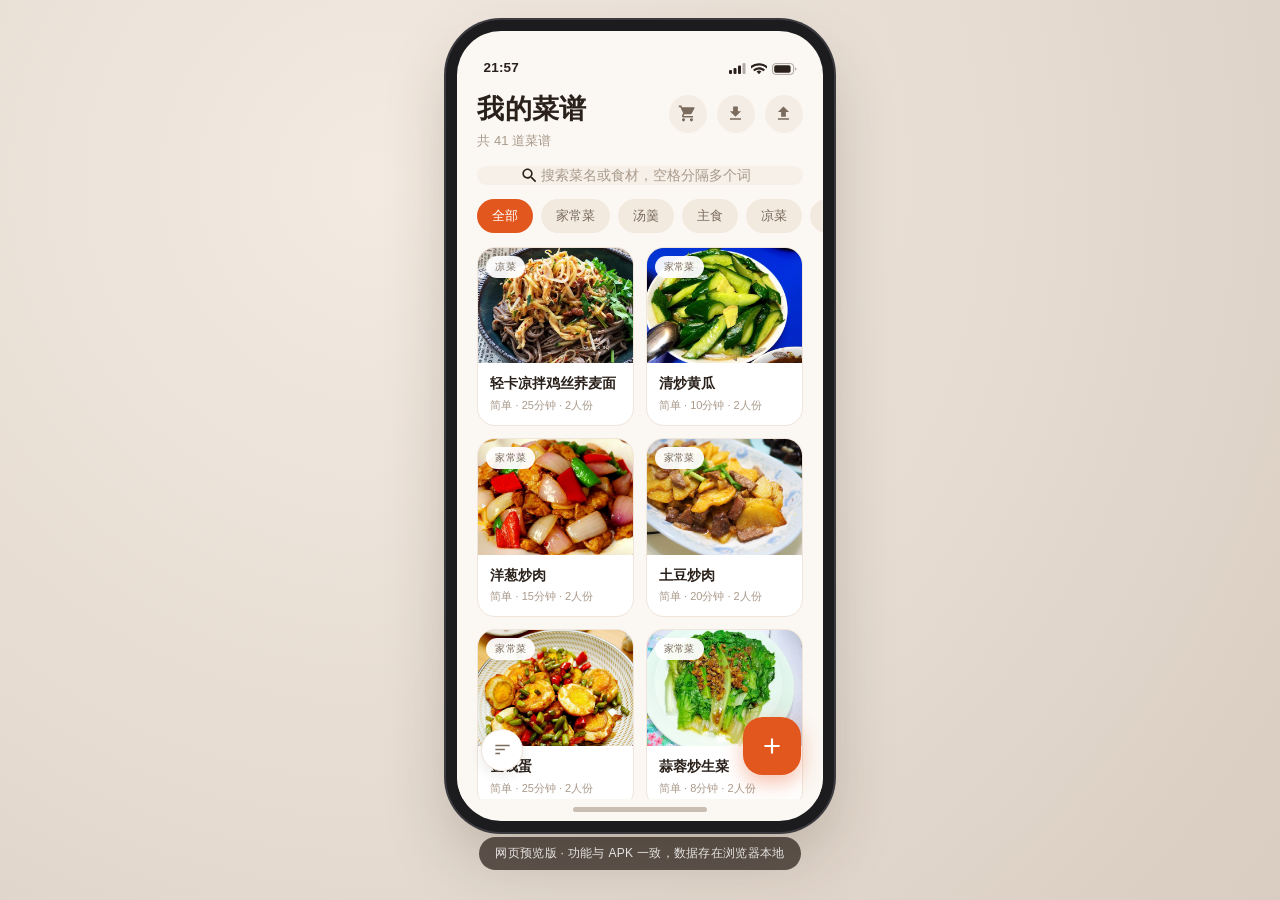
==== commit f04387a5: "Add shopping cart icon and zip backup test; update main UI and web preview" ====
--- a/web/preview.html
+++ b/web/preview.html
@@ -1605,6 +1605,114 @@
   border-radius: 3px;
 }
 
+
+
+/* ---------------------------------------------------------------- 常做 / 买菜清单 */
+.badge.pinb {
+  left: auto;
+  right: 8px;
+  background: var(--brand);
+  color: #fff;
+  font-weight: 600;
+}
+
+.circle-btn.pinned { background: var(--brand); color: #fff; }
+
+.shop-list { padding: 6px 14px 16px; }
+
+.shop-item {
+  display: flex;
+  align-items: center;
+  gap: 12px;
+  padding: 12px 14px;
+  margin-bottom: 8px;
+  border: 1px solid var(--divider);
+  border-radius: 14px;
+  background: var(--surface);
+  cursor: pointer;
+  user-select: none;
+  -webkit-user-select: none;
+  touch-action: pan-y;
+}
+.shop-item.done { opacity: .55; }
+
+.shop-check {
+  flex: 0 0 auto;
+  width: 24px;
+  height: 24px;
+  border-radius: 50%;
+  border: 1.5px solid var(--text-3);
+  display: inline-flex;
+  align-items: center;
+  justify-content: center;
+  color: #fff;
+}
+.shop-item.done .shop-check {
+  background: var(--good);
+  border-color: var(--good);
+}
+
+.shop-name {
+  flex: 1;
+  min-width: 0;
+  font-size: 15px;
+  font-weight: 600;
+  color: var(--text-1);
+}
+.shop-item.done .shop-name { text-decoration: line-through; }
+.shop-name em {
+  display: block;
+  margin-top: 2px;
+  font-style: normal;
+  font-size: 12px;
+  font-weight: 400;
+  color: var(--text-3);
+}
+
+.shop-empty {
+  padding: 60px 24px;
+  text-align: center;
+  line-height: 1.8;
+  color: var(--text-3);
+  font-size: 13.5px;
+}
+
+.shop-foot {
+  flex: 0 0 auto;
+  display: flex;
+  justify-content: flex-end;
+  gap: 12px;
+  padding: 10px 18px calc(14px + env(safe-area-inset-bottom));
+}
+.shop-foot button {
+  border: 1px solid var(--divider);
+  border-radius: 12px;
+  background: var(--surface);
+  color: var(--text-2);
+  font-size: 13px;
+  font-family: inherit;
+  padding: 8px 14px;
+  cursor: pointer;
+}
+.shop-foot button.danger { color: #C0392B; font-weight: 600; }
+
+.shop-picker .shop-pick-list {
+  max-height: 46vh;
+  overflow-y: auto;
+  margin-top: 10px;
+  padding-right: 4px;
+}
+.shop-pick {
+  display: flex;
+  align-items: center;
+  gap: 10px;
+  padding: 9px 4px;
+  border-bottom: 1px solid var(--divider);
+  font-size: 14px;
+  color: var(--text-1);
+}
+.shop-pick:last-child { border-bottom: 0; }
+.shop-pick input { width: 17px; height: 17px; accent-color: var(--brand); }
 
 </style>
 </head>
@@ -3295,6 +3403,8 @@
   sort: '<path d="M3,18h6v-2H3V18zM3,6v2h18V6H3zM3,13h12v-2H3V13z"/>',
   check: '<path d="M9,16.17L4.83,12l-1.42,1.41L9,19 21,7l-1.41,-1.41z"/>',
   spark: '<path d="M12 2.6l1.9 5.1 5.1 1.9-5.1 1.9L12 16.6l-1.9-5.1L5 9.6l5.1-1.9L12 2.6zM18.6 15.2l.9 2.3 2.3.9-2.3.9-.9 2.3-.9-2.3-2.3-.9 2.3-.9.9-2.3z"/>',
+  pin: '<path d="M17,3H7A2,2 0 0,0 5,5V21L12,18L19,21V5C19,3.89 18.1,3 17,3Z"/>',
+  cart: '<path d="M7,18c-1.1,0 -1.99,0.9 -1.99,2S5.9,22 7,22s2,-0.9 2,-2 -0.9,-2 -2,-2zM1,2v2h2l3.6,7.59 -1.35,2.45c-0.16,0.28 -0.25,0.61 -0.25,0.96 0,1.1 0.9,2 2,2h12v-2L7.42,15c-0.14,0 -0.25,-0.11 -0.25,-0.25l0.03,-0.12 0.9,-1.63h7.45c0.75,0 1.41,-0.41 1.75,-1.03l3.58,-6.49c0.08,-0.14 0.12,-0.31 0.12,-0.48 0,-0.55 -0.45,-1 -1,-1L5.21,4l-0.94,-2L1,2zM17,18c-1.1,0 -1.99,0.9 -1.99,2s0.89,2 1.99,2 2,-0.9 2,-2 -0.9,-2 -2,-2z"/>',
   setting: '<path d="M19.14 12.94a7.07 7.07 0 0 0 0-1.88l2.03-1.58a.5.5 0 0 0 .12-.64l-1.92-3.32a.5.5 0 0 0-.6-.22l-2.39.96a7.03 7.03 0 0 0-1.62-.94l-.36-2.54a.5.5 0 0 0-.5-.42h-3.84a.5.5 0 0 0-.49.42l-.36 2.54c-.58.24-1.12.55-1.62.94l-2.39-.96a.5.5 0 0 0-.6.22L2.71 8.84a.5.5 0 0 0 .12.64l2.03 1.58a7.07 7.07 0 0 0 0 1.88l-2.03 1.58a.5.5 0 0 0-.12.64l1.92 3.32c.13.22.39.3.6.22l2.39-.96c.5.39 1.04.7 1.62.94l.36 2.54c.04.24.25.42.49.42h3.84c.25 0 .46-.18.5-.42l.36-2.54c.58-.24 1.12-.55 1.62-.94l2.39.96c.22.08.47 0 .6-.22l1.92-3.32a.5.5 0 0 0-.12-.64l-2.03-1.58zM12 15.6A3.6 3.6 0 1 1 12 8.4a3.6 3.6 0 0 1 0 7.2z"/>',
 };
 
@@ -3592,6 +3702,9 @@
 
 /** 用户选的排序方式（相关度排在它前面，只在有搜索词时生效） */
 function sortCmp(a, b) {
+  // 常做的菜永远置顶，不受排序方式影响
+  const pin = (b.pinned ? 1 : 0) - (a.pinned ? 1 : 0);
+  if (pin) return pin;
   if (state.sort === 'name') {
     return a.name.localeCompare(b.name, 'zh-Hans-CN');
   }
@@ -3635,6 +3748,7 @@
           <div class="sub" id="listSub">记录每一次下厨的味道</div>
         </div>
         <div class="head-actions">
+          <button class="round-btn" id="btnCart" aria-label="买菜清单" title="买菜清单">${svg('cart', 19)}</button>
           <button class="round-btn" id="btnImport" aria-label="导入" title="导入">${svg('download', 19)}</button>
           <button class="round-btn" id="btnExport" aria-label="导出" title="导出">${svg('upload', 19)}</button>
         </div>
@@ -3696,6 +3810,7 @@
       ${r.cover ? `<img data-img="${esc(r.cover)}" alt="" style="display:none">` : ''}
       <span class="ph">${strokeIcon(ICON_BOWL, 32, 1.5)}</span>
       <span class="badge">${esc(catLabel(r.category))}</span>
+      ${r.pinned ? '<span class="badge pinb">常做</span>' : ''}
     </div>
     <div class="body">
       <div class="name">${highlight(name, words)}</div>
@@ -3786,6 +3901,7 @@
   };
 
   $('#fabAdd').onclick = () => openEditor(null, 'list');
+  $('#btnCart').onclick = openShopping;
   $('#btnExport').onclick = doExport;
   $('#btnImport').onclick = () => pickImportFile();
   $('#fabSort').onclick = showSortMenu;
@@ -4178,6 +4294,221 @@
   };
 }
 
+// ---------------------------------------------------------------- 做法管理
+
+/** 长按变体标签：重命名或删除。只动变体，原做法不受影响 */
+async function manageVariant(id, index) {
+  const r = state.recipes.find((x) => x.id === id);
+  const v = r && (r.variants || [])[index];
+  if (!v) return;
+  const label = v.label || '做法';
+
+  const act = await dialog({
+    title: '做法管理 · ' + label,
+    actions: [
+      { label: '重命名', value: 'rename' },
+      { label: '删除', value: 'delete', style: 'danger' },
+      { label: '取消', value: null },
+    ],
+  });
+
+  if (act === 'rename') {
+    const name = await askText({
+      title: '做法名称', message: '', placeholder: label, okLabel: '确定',
+    });
+    if (!name) return;
+    v.label = name;
+    await dbPut(r);
+    showDetail(id);
+    toast('已重命名');
+  } else if (act === 'delete') {
+    r.variants.splice(index, 1);
+    await dbPut(r);
+    if (detailVariant >= (r.variants || []).length) detailVariant = -1;
+    showDetail(id);
+    toast('已删除');
+  }
+}
+
+// ---------------------------------------------------------------- 买菜清单
+
+const SHOP_KEY = 'zuocai_shopping';
+
+function shopLoad() {
+  try { return JSON.parse(localStorage.getItem(SHOP_KEY) || '[]'); } catch { return []; }
+}
+function shopSave(items) {
+  try { localStorage.setItem(SHOP_KEY, JSON.stringify(items)); } catch { /* 忽略 */ }
+}
+
+/** 几道菜的食材并进清单。同名合并：用量一样只留一条，不一样就并排（没法做加法） */
+function shopAdd(recipes) {
+  const items = shopLoad();
+  let changed = 0;
+  for (const r of recipes) {
+    for (const ing of (r.ingredients || [])) {
+      const name = (ing.n || '').trim();
+      if (!name) continue;
+      const amount = (ing.a || '').trim();
+      const exist = items.find((i) => i.name.toLowerCase() === name.toLowerCase());
+      if (!exist) {
+        items.push({ name, amount, checked: false });
+        changed++;
+      } else if (amount && amount !== exist.amount && !exist.amount.split(' / ').includes(amount)) {
+        exist.amount = [exist.amount, amount].filter(Boolean).join(' / ');
+        changed++;
+      }
+    }
+  }
+  shopSave(items);
+  return changed;
+}
+
+async function shopDelete(idx, render) {
+  const items = shopLoad();
+  const it = items[idx];
+  if (!it) return;
+  const ok = await dialog({
+    title: '删除',
+    message: `删除「${it.name}」？`,
+    actions: [
+      { label: '取消', value: false },
+      { label: '删除', value: true, style: 'danger' },
+    ],
+  });
+  if (!ok) return;
+  items.splice(idx, 1);
+  shopSave(items);
+  render();
+  toast('已删除');
+}
+
+function openShopping() {
+  root.innerHTML = `
+  <div class="view enter-right">
+    <div class="edit-top">
+      <button class="icon-btn" id="shopBack" aria-label="返回">${svg('back', 21)}</button>
+      <div class="title">买菜清单</div>
+      <button class="btn-primary" id="shopAdd" style="min-width:auto;padding:0 14px;font-size:13px;height:36px">从菜谱添加</button>
+    </div>
+    <div class="scroll">
+      <div class="shop-list" id="shopList"></div>
+    </div>
+    <div class="shop-foot">
+      <button id="shopClearChecked">清空已勾选</button>
+      <button id="shopClearAll" class="danger">清空全部</button>
+    </div>
+  </div>`;
+
+  const render = () => {
+    const items = shopLoad();
+    const list = $('#shopList');
+    if (!items.length) {
+      list.innerHTML = `<div class="shop-empty">清单还是空的<br>点右上「从菜谱添加」，选几道菜，食材就汇总好了</div>`;
+    } else {
+      list.innerHTML = items.map((it, i) => `
+        <div class="shop-item ${it.checked ? 'done' : ''}" data-i="${i}">
+          <span class="shop-check">${it.checked ? svg('check', 13) : ''}</span>
+          <div class="shop-name">${esc(it.name)}<em>${esc(it.amount || '')}</em></div>
+        </div>`).join('');
+    }
+    $('#shopClearChecked').style.visibility = items.some((i) => i.checked) ? 'visible' : 'hidden';
+    $('#shopClearAll').style.visibility = items.length ? 'visible' : 'hidden';
+  };
+
+  const listEl = $('#shopList');
+
+  // 点行勾/取消；长按删除
+  let lpTimer = null;
+  let lpFired = false;
+  listEl.addEventListener('pointerdown', (e) => {
+    const row = e.target.closest('.shop-item');
+    if (!row) return;
+    lpFired = false;
+    const idx = Number(row.dataset.i);
+    lpTimer = setTimeout(() => { lpFired = true; lpTimer = null; shopDelete(idx, render); }, 500);
+  });
+  ['pointerup', 'pointerleave', 'pointercancel', 'pointermove'].forEach((ev) =>
+    listEl.addEventListener(ev, () => { if (lpTimer) { clearTimeout(lpTimer); lpTimer = null; } }));
+  listEl.addEventListener('contextmenu', (e) => {
+    const row = e.target.closest('.shop-item');
+    if (!row) return;
+    e.preventDefault();
+    shopDelete(Number(row.dataset.i), render);
+  });
+  listEl.addEventListener('click', (e) => {
+    if (lpFired) { lpFired = false; return; }
+    const row = e.target.closest('.shop-item');
+    if (!row) return;
+    const items = shopLoad();
+    const it = items[Number(row.dataset.i)];
+    if (!it) return;
+    it.checked = !it.checked;
+    shopSave(items);
+    render();
+  });
+
+  $('#shopBack').onclick = () => showList('left');
+
+  $('#shopClearChecked').onclick = () => {
+    shopSave(shopLoad().filter((i) => !i.checked));
+    render();
+  };
+  $('#shopClearAll').onclick = async () => {
+    if (!shopLoad().length) return;
+    const ok = await dialog({
+      title: '清空',
+      message: '清空全部清单？',
+      actions: [
+        { label: '取消', value: false },
+        { label: '清空', value: true, style: 'danger' },
+      ],
+    });
+    if (!ok) return;
+    shopSave([]);
+    render();
+    toast('已清空');
+  };
+
+  $('#shopAdd').onclick = () => {
+    const rs = state.recipes;
+    if (!rs.length) { toast('还没有菜谱'); return; }
+    const mask = document.createElement('div');
+    mask.className = 'mask';
+    mask.innerHTML = `
+      <div class="dialog shop-picker">
+        <h4>选择要买的菜（可多选）</h4>
+        <div class="shop-pick-list">
+          ${rs.map((r, i) => `
+            <label class="shop-pick"><input type="checkbox" data-i="${i}"><span>${esc(r.name)}</span></label>`).join('')}
+        </div>
+        <div class="acts" style="margin-top:12px">
+          <button data-v="0">取消</button>
+          <button data-v="1" class="primary">加入清单</button>
+        </div>
+      </div>`;
+    phone.appendChild(mask);
+    mask.addEventListener('click', (e) => {
+      const b = e.target.closest('button[data-v]');
+      if (b) {
+        const go = b.dataset.v === '1';
+        const chosen = [...mask.querySelectorAll('input:checked')]
+          .map((i) => rs[Number(i.dataset.i)]);
+        mask.remove();
+        if (go && chosen.length) {
+          const n = shopAdd(chosen);
+          toast(`已加入 ${n} 项食材`);
+          render();
+        }
+      } else if (e.target === mask) {
+        mask.remove();
+      }
+    });
+  };
+
+  render();
+}
+
 // ---------------------------------------------------------------- 详情页
 
 // 做法切换状态：detailVariant = -1 表示原做法
@@ -4259,6 +4590,7 @@
     <button class="circle-btn left" id="btnBack" aria-label="返回">${svg('back', 21)}</button>
     ${previewing ? '' : `<button class="circle-btn right" id="btnEdit" aria-label="编辑">${svg('edit', 19)}</button>`}
     ${previewing ? '' : `<button class="circle-btn right" id="btnAi" style="right:68px" aria-label="换个做法">${svg('spark', 19)}</button>`}
+    ${previewing ? '' : `<button class="circle-btn right ${r.pinned ? 'pinned' : ''}" id="btnPin" style="right:112px" aria-label="常做" title="常做">${svg('pin', 19)}</button>`}
 
     ${previewing ? `
       <div class="preview-bar">
@@ -4279,6 +4611,14 @@
   };
   if ($('#btnEdit')) $('#btnEdit').onclick = () => openEditor(id, 'detail');
   if ($('#btnAi')) $('#btnAi').onclick = () => askMissing(id);
+  if ($('#btnPin')) {
+    $('#btnPin').onclick = async () => {
+      r.pinned = !r.pinned;
+      await dbPut(r);
+      showDetail(id);
+      toast(r.pinned ? '已加入常做，会置顶显示' : '已取消常做');
+    };
+  }
   if ($('#variantRow')) {
     $('#variantRow').onclick = (e) => {
       const btn = e.target.closest('button[data-v]');
@@ -4286,6 +4626,23 @@
       detailVariant = Number(btn.dataset.v);
       showDetail(id);
     };
+    // 长按（触屏）或右键（桌面）管理变体：重命名 / 删除
+    let lpTimer = null;
+    const cancelLP = () => { if (lpTimer) { clearTimeout(lpTimer); lpTimer = null; } };
+    $('#variantRow').addEventListener('pointerdown', (e) => {
+      const btn = e.target.closest('button[data-v]');
+      if (!btn || btn.dataset.v === '-1') return;
+      const vi = Number(btn.dataset.v);
+      lpTimer = setTimeout(() => { lpTimer = null; manageVariant(id, vi); }, 500);
+    });
+    ['pointerup', 'pointerleave', 'pointercancel'].forEach((ev) =>
+      $('#variantRow').addEventListener(ev, cancelLP));
+    $('#variantRow').addEventListener('contextmenu', (e) => {
+      const btn = e.target.closest('button[data-v]');
+      if (!btn || btn.dataset.v === '-1') return;
+      e.preventDefault();
+      manageVariant(id, Number(btn.dataset.v));
+    });
   }
   if ($('#pvDiscard')) $('#pvDiscard').onclick = () => { detailPending = null; showDetail(id); };
   if ($('#pvSave')) $('#pvSave').onclick = () => saveVariant(id);
